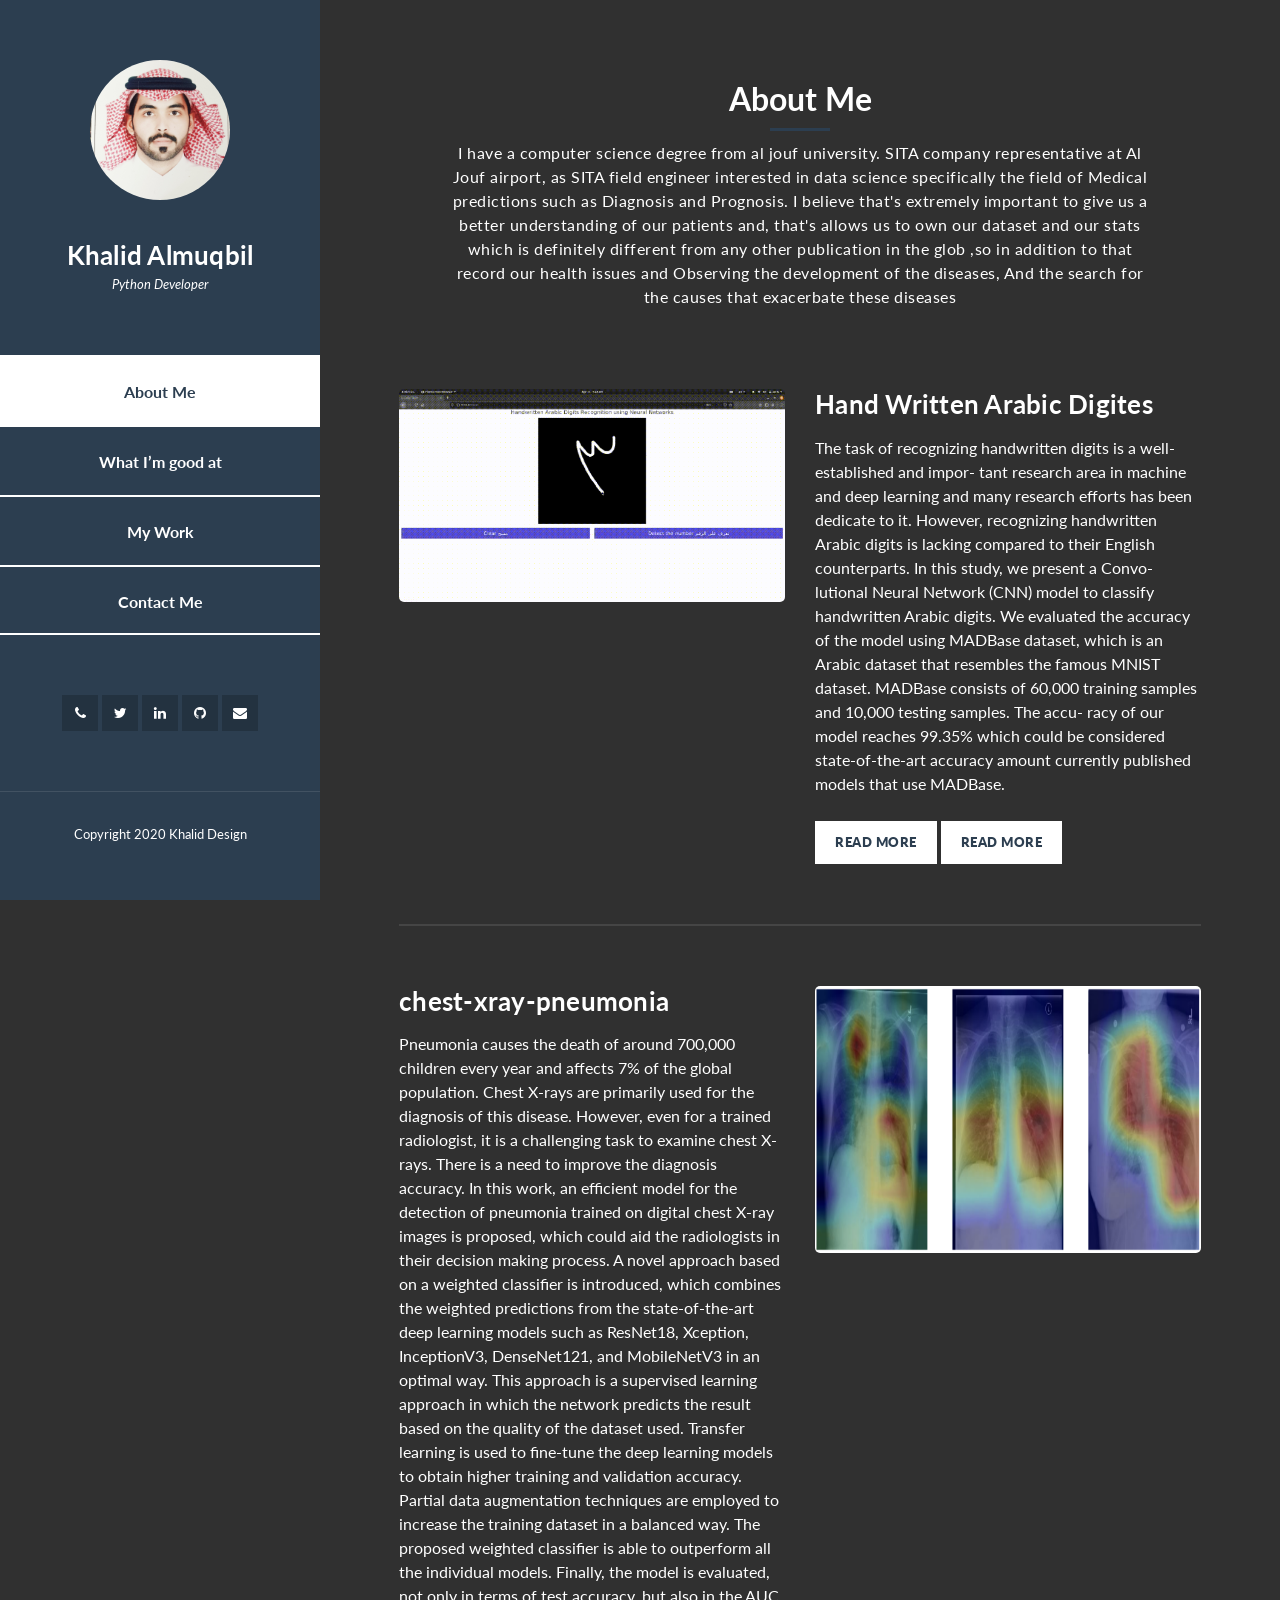
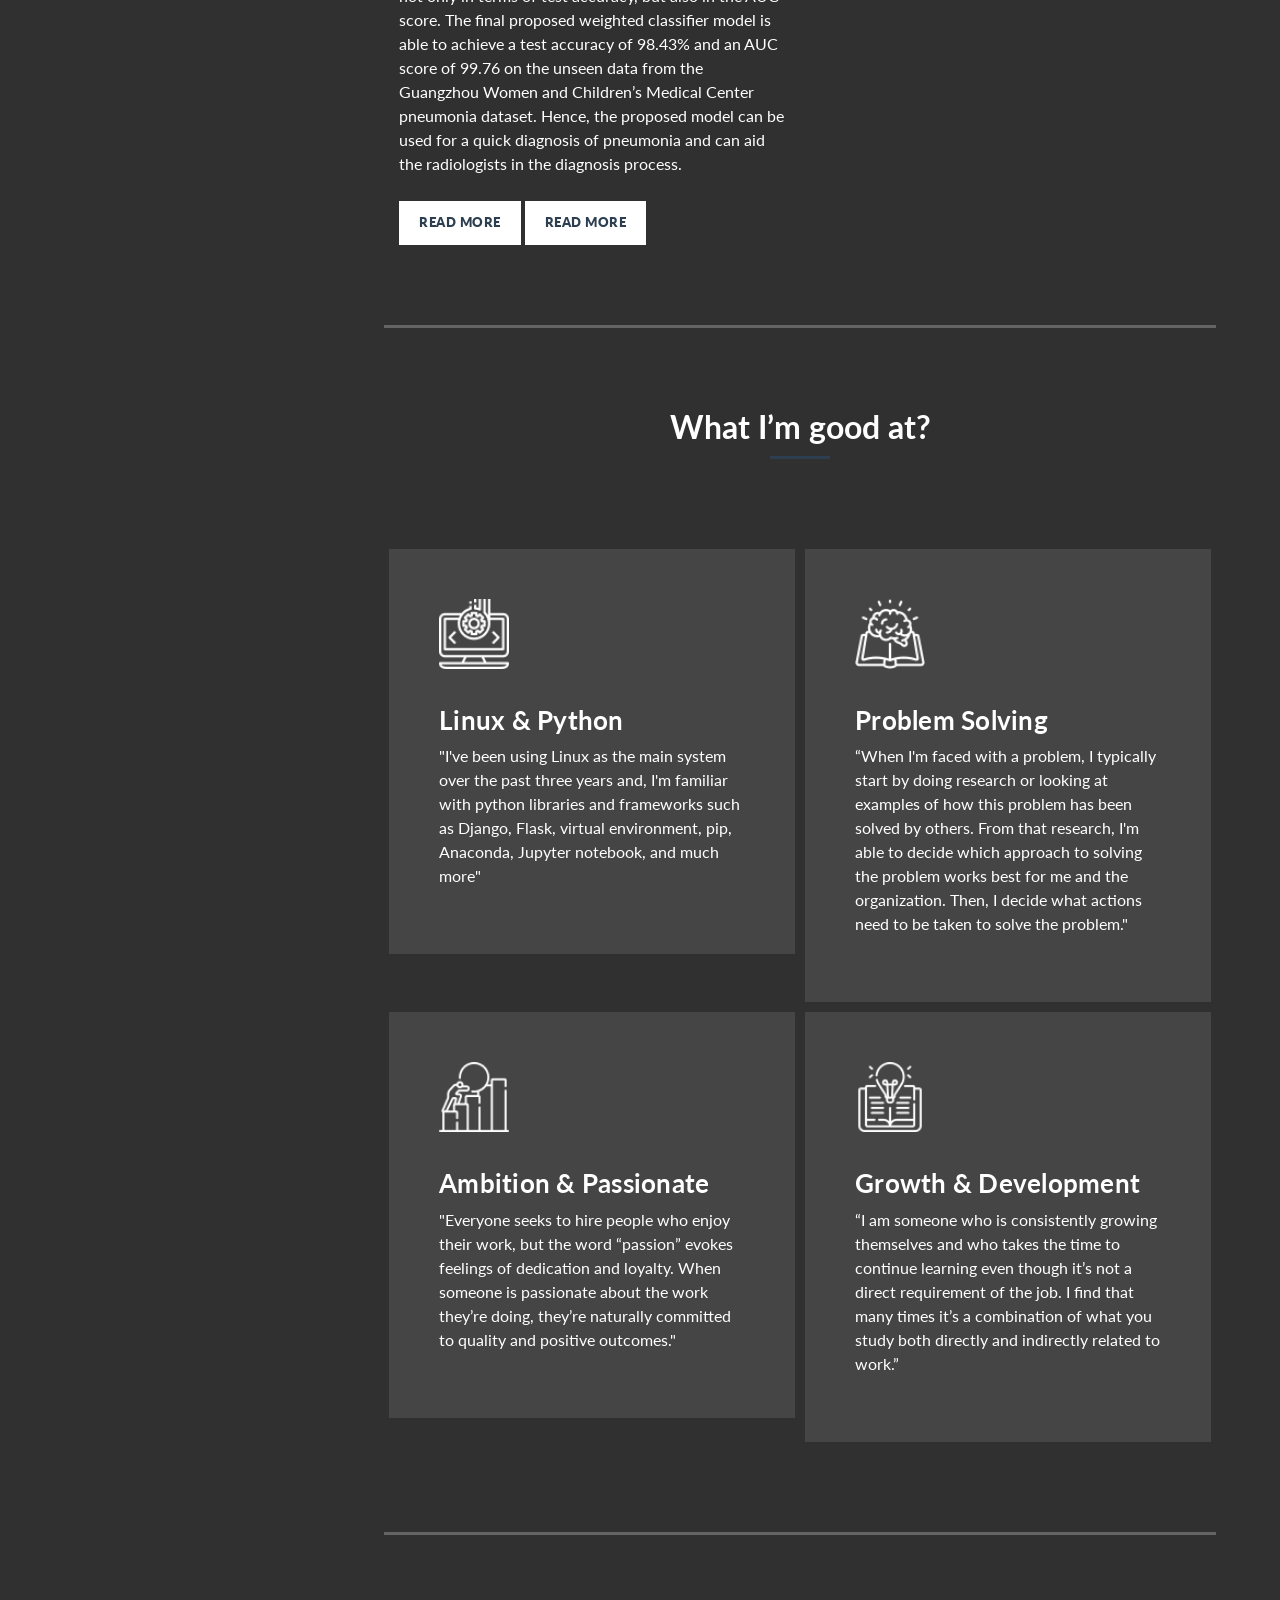
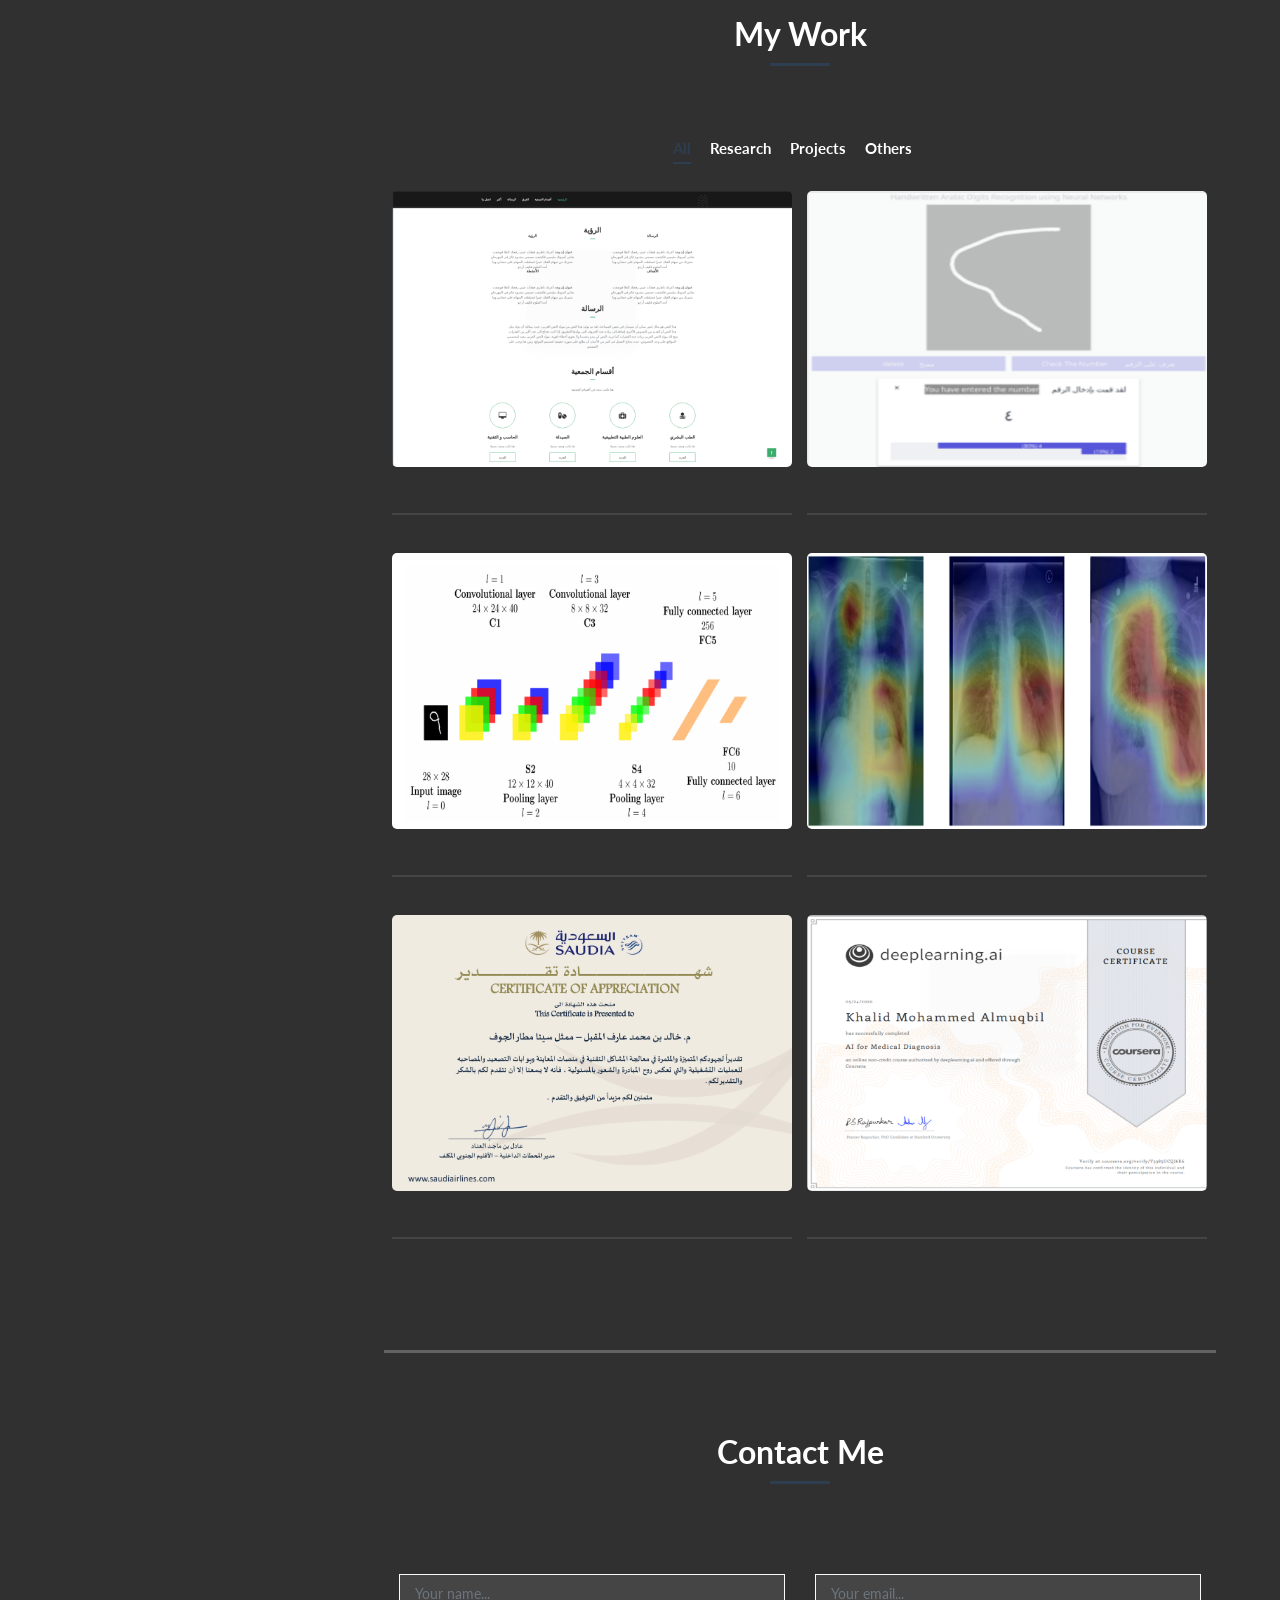
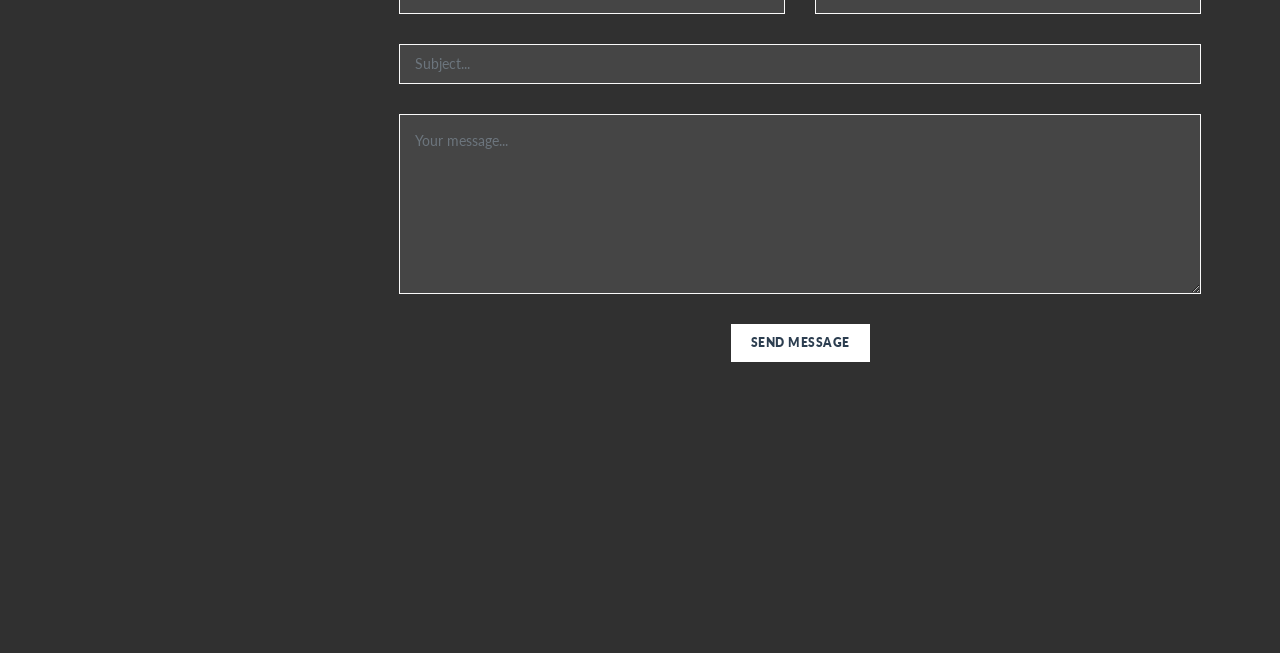
==== index.html @ 8d5a1de0 "R C" ====
<!DOCTYPE html>
<html lang="en">
  <head>
    <meta charset="utf-8" />
    <meta
      name="viewport"
      content="width=device-width, initial-scale=1, shrink-to-fit=no"
    />
    <meta name="description" content="" />
    <meta name="author" content="" />
    <link
      href="https://fonts.googleapis.com/css?family=Lato:100,300,400,700,900"
      rel="stylesheet"
    />

    <title>Khalid Space</title>

    <!-- Bootstrap core CSS -->
    <link href="vendor/bootstrap/css/bootstrap.min.css" rel="stylesheet" />

    <!-- Additional CSS Files -->
    <link rel="stylesheet" href="assets/css/fontawesome.css" />
    <link rel="stylesheet" href="assets/css/templatemo-style.css" />
    <link rel="stylesheet" href="assets/css/owl.css" />
    <link rel="stylesheet" href="assets/css/lightbox.css" />
  </head>

  <body>
    <div id="page-wraper">
      <!-- Sidebar Menu -->
      <div class="responsive-nav">
        <i class="fa fa-bars" id="menu-toggle"></i>
        <div id="menu" class="menu">
          <i class="fa fa-times" id="menu-close"></i>
          <div class="container">
            <div class="image">
              <a href="#"><img src="assets/images/author-image.jpg" alt="" /></a>
            </div>
            <div class="author-content">
              <h4>Khalid Almuqbil</h4>
              <span>Python Developer</span>
            </div>
            <nav class="main-nav" role="navigation">
              <ul class="main-menu">
                <li><a href="#section1">About Me</a></li>
                <li><a href="#section2">What I’m good at</a></li>
                <li><a href="#section3">My Work</a></li>
                <li><a href="#section4">Contact Me</a></li>
              </ul>
            </nav>
            <div class="social-network">
              <ul class="soial-icons">


                <li>
                  <a href="tell:+966555391752"
                    ><i class="fa fa-phone"></i
                  ></a>
                </li>

                <li>
                  <a href="https://twitter.com/khalidarif_"><i class="fa fa-twitter"></i></a>
                </li>
                <li>
                  <a href="https://www.linkedin.com/in/khalid-almuqbil-23b207194/"><i class="fa fa-linkedin"></i></a>
                </li>
                <li>
                  <a href="https://github.com/khamuqbil"><i class="fa fa-github"></i></a>
                </li>
                <li>
                  <a href="mailto:khamuqbil@gmil.com"><i class="fa fa-envelope"></i></a>
                </li>
              </ul>
            </div>
            <div class="copyright-text">
              <p>Copyright 2020 Khalid Design</p>
            </div>
          </div>
        </div>
      </div>

      <section class="section about-me" data-section="section1">
        <div class="container">
          <div class="section-heading">
            <h2>About Me</h2>
            <div class="line-dec"></div>
            <span
              >I have a computer science degree from al jouf university.
              SITA company representative at Al Jouf airport, as SITA field engineer
              interested in data science specifically the
              field of Medical predictions such as Diagnosis and Prognosis.
              I believe that's extremely important to give us a better understanding
              of our patients and, that's allows us to own our dataset and our
              stats which is definitely different  from any other publication in the glob
              ,so in addition to that record our health issues and Observing the development
              of the diseases, And the search for the causes that exacerbate these diseases </span
            >
          </div>
          <div class="left-image-post">
            <div class="row">
              <div class="col-md-6">
                <div class="left-image">
                  <img src="assets/video/demo.gif" alt="Demo Video."  width="250" />

                    <!-- <video width="340" height="300" controls>
                      <source src="assets/video/demo.mp4" type="video/webm">
                      Your browser does not support the video tag.
                    </video> -->
                <!-- <img src="assets/video/demo.mp4" alt=""/> -->
              </div>
              </div>
              <div class="col-md-6">
                <div class="right-text">
                  <h4>Hand Written Arabic Digites</h4>
                  <p>
                    The task of recognizing handwritten digits is
                    a well-established and impor- tant research area
                    in machine and deep learning and many research efforts
                    has been dedicate to it. However, recognizing handwritten
                    Arabic digits is lacking compared to their English
                    counterparts. In this study, we present a Convo- lutional Neural
                    Network (CNN) model to classify handwritten Arabic digits.
                    We evaluated the accuracy of the model using MADBase dataset,
                    which is an Arabic dataset that resembles the famous MNIST dataset.
                    MADBase consists of 60,000 training samples and 10,000 testing samples.
                    The accu- racy of our model reaches 99.35% which could be considered
                    state-of-the-art accuracy amount currently published models that use MADBase.
                  </p>
                  <div class="white-button">

                    <a href="https://khamuqbil.github.io/khalidreport/">Read More</a>

                    <a href="https://khmuqbil.github.io/khalidreport/">Read More</a>
                  </div>
                </div>
              </div>
            </div>
          </div>
          <div class="right-image-post">
            <div class="row">
              <div class="col-md-6">
                <div class="left-text">
                  <h4>chest-xray-pneumonia</h4>
                  <p>
                    Pneumonia causes the death of around 700,000
                    children every year and affects 7% of the global
                    population. Chest X-rays are primarily used for the
                    diagnosis of this disease. However, even for a trained
                    radiologist, it is a challenging task to examine chest X-rays.
                    There is a need to improve the diagnosis accuracy. In this work,
                    an efficient model for the detection of pneumonia trained on digital
                    chest X-ray images is proposed, which could aid the radiologists in
                    their decision making process. A novel approach based on a weighted
                    classifier is introduced, which combines the weighted predictions
                    from the state-of-the-art deep learning models such as ResNet18, Xception,
                    InceptionV3, DenseNet121, and MobileNetV3 in an optimal way. This approach
                    is a supervised learning approach in which the network predicts the result
                    based on the quality of the dataset used. Transfer learning is used to fine-tune
                    the deep learning models to obtain higher training and validation accuracy.
                    Partial data augmentation techniques are employed to increase the training
                    dataset in a balanced way. The proposed weighted classifier is able to outperform
                    all the individual models. Finally, the model is evaluated, not only in terms of
                    test accuracy, but also in the AUC score. The final proposed weighted classifier
                    model is able to achieve a test accuracy of 98.43% and an AUC score of 99.76 on the
                    unseen data from the Guangzhou Women and Children’s Medical Center pneumonia dataset.
                    Hence, the proposed model can be used for a quick diagnosis of pneumonia and can aid the
                    radiologists in the diagnosis process.
                  </p>
                  <div class="white-button">

                    <a href="https://khamuqbil.github.io/khalidreport/">Read More</a>

                    <a href="https://khmuqbil.github.io/khalidreport/">Read More</a>

                  </div>
                </div>
              </div>
              <div class="col-md-6">
                <div class="right-image">
                  <img src="assets/images/xray-header-image-01.png" alt="" />
                </div>
              </div>
            </div>
          </div>
        </div>
      </section>

      <section class="section my-services" data-section="section2">
        <div class="container">
          <div class="section-heading">
            <h2>What I’m good at?</h2>
            <div class="line-dec"></div>
            <span
              ></span
            >
          </div>
          <div class="row">
            <div class="col-md-6">
              <div class="service-item">
                <div class="first-service-icon service-icon"></div>
                <h4>Linux &amp; Python</h4>
                <p>
                "I've been using Linux as the main system over the past three years and,
                I'm familiar with python libraries and frameworks such as Django,
                Flask, virtual environment, pip, Anaconda, Jupyter notebook, and much more"
                </p>
              </div>
            </div>
            <div class="col-md-6">
              <div class="service-item">
                <div class="second-service-icon service-icon"></div>
                <h4>Problem Solving</h4>
                <p>
                  “When I'm faced with a problem, I typically start by doing research
                   or looking at examples of how this problem has been solved by others.
                    From that research, I'm able to decide which approach to solving
                     the problem works best for me and the organization. Then,
                      I decide what actions need to be taken to solve the problem."

                </p>
              </div>
            </div>
            <div class="col-md-6">
              <div class="service-item">
                <div class="third-service-icon service-icon"></div>
                <h4>Ambition & Passionate</h4>
                <p>
                  "Everyone seeks to hire people who enjoy their work, but the word
                   “passion” evokes feelings of dedication and loyalty. When someone
                   is passionate about the work they’re doing, they’re naturally
                   committed to quality and positive outcomes."
                </p>
              </div>
            </div>
            <div class="col-md-6">
              <div class="service-item">
                <div class="fourth-service-icon service-icon"></div>
                <h4>Growth & Development</h4>
                <p>
                  “I am someone who is consistently growing themselves and who takes
                   the time to continue learning even though it’s not a direct
                   requirement of the job.  I find that many times it’s a combination
                    of what you study both directly and indirectly related to work.”
                </p>
              </div>
            </div>
          </div>
        </div>
      </section>

      <section class="section my-work" data-section="section3">
        <div class="container">
          <div class="section-heading">
            <h2>My Work</h2>
            <div class="line-dec"></div>
            <span
              ></span
            >
          </div>
          <div class="row">
            <div class="isotope-wrapper">
              <form class="isotope-toolbar">
                <label
                  ><input
                    type="radio"
                    data-type="*"
                    checked=""
                    name="isotope-filter"
                  />
                  <span>all</span></label
                >
                <label
                  ><input
                    type="radio"
                    data-type="people"
                    name="isotope-filter"
                  />
                  <span>Research</span></label
                >
                <label
                  ><input
                    type="radio"
                    data-type="nature"
                    name="isotope-filter"
                  />
                  <span>Projects</span></label
                >
                <label
                  ><input
                    type="radio"
                    data-type="animals"
                    name="isotope-filter"
                  />
                  <span>others</span></label
                >
              </form>
              <div class="isotope-box">
                <div class="isotope-item" data-type="nature">
                  <figure class="snip1321">
                    <img
                      src="assets/images/project-01.png"
                      alt="sq-sample26"
                    />
                    <figcaption>
                      <a
                        href="assets/images/project-01.png"
                        data-lightbox="image-1"
                        data-title="Caption"
                        ><i class="fa fa-search"></i
                      ></a>
                      <h4><a href='https://rushd-org.herokuapp.com/'>My First Website</a></h4>
                      <span>That I create it as a volunteer</span>
                    </figcaption>
                  </figure>
                </div>

                <div class="isotope-item" data-type="people">
                  <figure class="snip1321">
                    <img
                      src="assets/images/predictions1.png"
                      alt="sq-sample26"
                    />
                    <figcaption>
                      <a
                        href="assets/images/predictions1.png"
                        data-lightbox="image-1"
                        data-title="Caption"
                        ><i class="fa fa-search"></i
                      ></a>
                      <h4><a href='https://kh-arif.github.io/khalidreport/'>Graduate Project</a></h4>
                      <span>If you want know more</span>
                    </figcaption>
                  </figure>
                </div>

                <div class="isotope-item" data-type="animals">
                  <figure class="snip1321">
                    <img
                      src="assets/images/other-cnn-arch1.png"
                      alt="sq-sample26"
                    />
                    <figcaption>
                      <a
                        href="assets/images/other-cnn-arch1.png"
                        data-lightbox="image-1"
                        data-title="Caption"
                        ><i class="fa fa-search"></i
                      ></a>
                      <h4><a href='https://khamuqbil.github.io/khalidreport'>Hnad Written</a></h4>
                      <span>research with deep learning</span>
                    </figcaption>
                  </figure>
                </div>

                <div class="isotope-item" data-type="people">
                  <figure class="snip1321">
                    <img
                      src="assets/images/xray-header-image-01.png"
                      alt="sq-sample26"
                    />
                    <figcaption>
                      <a
                        href="assets/images/xray-header-image-01.png"
                        data-lightbox="image-1"
                        data-title="Caption"
                        ><i class="fa fa-search"></i
                      ></a>
                      <h4>chest-xray-pneumonia</h4>
                      <span></span>
                    </figcaption>
                  </figure>
                </div>

                <div class="isotope-item" data-type="nature">
                  <figure class="snip1321">
                    <img
                      src="assets/images/letterofthankssaudia.png"
                      alt="sq-sample26"
                    />
                    <figcaption>
                      <a
                        href="assets/images/letterofthankssaudia.png"
                        data-lightbox="image-1"
                        data-title="Caption"
                        ><i class="fa fa-search"></i
                      ></a><a href='https://khamuqbil.github.io/trusted-travel/'></a>
                      <h4><a href='https://khamuqbil.github.io/trusted-travel/'>SAUDIA Letter OF Thanks</a></h4>
                      <span></span>
                    </figcaption>
                  </figure>
                </div>

                <div class="isotope-item" data-type="animals">
                  <figure class="snip1321">
                    <img
                      src="assets/images/certificate.png"
                      alt="sq-sample26"
                    />
                    <figcaption>
                      <a
                        href="assets/images/certificate.png"
                        data-lightbox="image-1"
                        data-title="Caption"
                        >
                      <i class="fa fa-search"></i></a>
                      <h4><a href='https://coursera.org/share/732b9d3d8162b17778d108b02c830a48'>My Recent Certificate</a></h4>
                      <span></span>
                    </figcaption>
                  </figure>
                </div>
              </div>
            </div>
          </div>
        </div>
      </section>

      <section class="section contact-me" data-section="section4">
        <div class="container">
          <div class="section-heading">
            <h2>Contact Me</h2>
            <div class="line-dec"></div>
            <span></span>
          </div>
          <div class="row">
            <div class="right-content">
              <div class="container">
                <form id="contact" action="inc/sendemail.php" method="post">
                  <div class="row">
                    <div class="col-md-6">
                      <fieldset>
                        <input
                          name="name"
                          type="text"
                          class="form-control"
                          id="name"
                          placeholder="Your name..."
                          required=""
                        />
                      </fieldset>
                    </div>
                    <div class="col-md-6">
                      <fieldset>
                        <input
                          name="email"
                          type="text"
                          class="form-control"
                          id="email"
                          placeholder="Your email..."
                          required=""
                        />
                      </fieldset>
                    </div>
                    <div class="col-md-12">
                      <fieldset>
                        <input
                          name="subject"
                          type="text"
                          class="form-control"
                          id="subject"
                          placeholder="Subject..."
                          required=""
                        />
                      </fieldset>
                    </div>
                    <div class="col-md-12">
                      <fieldset>
                        <textarea
                          name="message"
                          rows="6"
                          class="form-control"
                          id="message"
                          placeholder="Your message..."
                          required=""
                        ></textarea>
                      </fieldset>
                    </div>
                    <div class="col-md-12">
                      <fieldset>
                        <button type="submit" id="form-submit" class="button">
                          Send Message
                        </button>
                      </fieldset>
                    </div>
                  </div>
                </form>
              </div>
            </div>
          </div>
        </div>
      </section>
    </div>

    <!-- Scripts -->
    <!-- Bootstrap core JavaScript -->
    <script src="vendor/jquery/jquery.min.js"></script>
    <script src="vendor/bootstrap/js/bootstrap.bundle.min.js"></script>

    <script src="assets/js/isotope.min.js"></script>
    <script src="assets/js/owl-carousel.js"></script>
    <script src="assets/js/lightbox.js"></script>
    <script src="assets/js/custom.js"></script>
    <script>
      //according to loftblog tut
      $(".main-menu li:first").addClass("active");

      var showSection = function showSection(section, isAnimate) {
        var direction = section.replace(/#/, ""),
          reqSection = $(".section").filter(
            '[data-section="' + direction + '"]'
          ),
          reqSectionPos = reqSection.offset().top - 0;

        if (isAnimate) {
          $("body, html").animate(
            {
              scrollTop: reqSectionPos
            },
            800
          );
        } else {
          $("body, html").scrollTop(reqSectionPos);
        }
      };

      var checkSection = function checkSection() {
        $(".section").each(function() {
          var $this = $(this),
            topEdge = $this.offset().top - 80,
            bottomEdge = topEdge + $this.height(),
            wScroll = $(window).scrollTop();
          if (topEdge < wScroll && bottomEdge > wScroll) {
            var currentId = $this.data("section"),
              reqLink = $("a").filter("[href*=\\#" + currentId + "]");
            reqLink
              .closest("li")
              .addClass("active")
              .siblings()
              .removeClass("active");
          }
        });
      };

      $(".main-menu").on("click", "a", function(e) {
        e.preventDefault();
        showSection($(this).attr("href"), true);
      });

      $(window).scroll(function() {
        checkSection();
      });
    </script>
  </body>
</html>
---- assets/css/templatemo-style.css ----
/*

Reflux Template

https://templatemo.com/tm-531-reflux

*/

@import url(fontawesome.css);
@import url("https://fonts.googleapis.com/css?family=Lato:100,300,400,700,900");
body {
    font-family: 'Lato', sans-serif;
}

#page-wraper {
    /* background: url(../images/backgrounddev.jpg) no-repeat center center fixed; */
    background-color : #303030;
    -webkit-background-size: cover;
    -moz-background-size: cover;
    -o-background-size: cover;
    background-size: cover;
    width: 100%;
}


/* Basic */

body {
    overflow-x: hidden;
}

input,
select,
textarea {
    outline: none;
}

a,
a:hover {
    text-decoration: none;
}

p {
    font-size: 16px;
    line-height: 24px;
    color: #fff;
}

h4 {
    font-size: 26px;
    font-weight: 700;
    color: #fff;
    letter-spacing: 0.25px;
}

img {
    width: 100%;
    overflow: hidden;
}

ul {
    padding: 0;
    margin: 0;
    list-style: none;
}

ul li {
    display: inline-block;
}

html {
    -webkit-box-sizing: border-box;
    -moz-box-sizing: border-box;
    box-sizing: border-box;
}

*,
*:before,
*:after {
    -webkit-box-sizing: inherit;
    -moz-box-sizing: inherit;
    box-sizing: inherit;
}

.clearfix {
    zoom: 1;
}

.clearfix:before,
.clearfix:after {
    content: "";
    display: table;
}

.clearfix:after {
    clear: both;
}

.container {
    margin: 0 auto;
}

.main-nav {
    text-align: center;
}

.main-nav li:last-child a {
    border-bottom: 2px solid #fff;
}

.main-nav li {
    display: block;
}

.main-nav li a {
    height: 70px;
    line-height: 70px;
    display: inline-block;
    font-size: 16px;
    font-weight: 700;
    color: #fff;
    width: 100%;
    transition: all 0.5s;
    border-top: 2px solid #fff;
}

.main-nav li:hover a,
.main-nav li.active a {
    background: #fff;
    color: #2C3E50;
}

/* Sidebar Menu */

.menu .image {
    margin-top: 60px;
}

.menu .image img {
    width: 140px;
    height: 140px;
    border-radius: 50%;
    text-align: center;
}

.menu .author-content {
    margin: 40px 0px 60px 0px;
}

.menu .author-content h4 {
    margin-bottom: 0px;
}

.menu .author-content span {
    font-size: 13px;
    font-style: italic;
    color: #fff;
}

.menu .social-network {
    margin-top: 60px;
}

.menu .social-network ul li {
    margin: 0 3px;
}

.menu .social-network ul li a {
    width: 40px;
    height: 40px;
    display: inline-block;
    text-align: center;
    line-height: 40px;
    background-color: rgba(0, 0, 0, 0.2);
    color: #fff;
    font-size: 14px;
    transition: all 0.5s;
}

.menu .social-network ul li a:hover {
    background-color: #fff;
    color: #2C3E50;
}

.menu .copyright-text {
    position: relative;
    margin-top: 60px;
}

.menu .copyright-text p {
    border-top: 1px solid rgba(250, 250, 250, 0.1);
    display: inline-block;
    width: 100%;
    padding-left: 30px;
    padding-right: 30px;
    padding-top: 30px;
    font-size: 13px;
}

.menu:before,
.menu:after {
    content: "";
    display: table;
}

.menu:after {
    clear: both;
}

.menu a {
    text-decoration: none;
    color: inherit;
}

.menu {
    text-align: center;
}

.menu::-webkit-scrollbar {
    display: none;
}

.menu {
    left: 10%;
  -webkit-transition: -webkit-transform 233ms cubic-bezier(0, 0, 0.21, 1);
  -webkit-overflow-scrolling: touch;
  background-color: #2C3E50;
  box-sizing: border-box;
  height: 100vh;
  max-height: 100vh !important;
  max-width: 80vw !important;
  min-width: 45px !important;
  outline: none;
  overflow-x: hidden !important;
  overflow-y: auto !important;
  padding: 0;
  position: fixed !important;
  top: calc(0px);
  width: 20%;
  will-change: transform;
  z-index: 9999 !important;
}

.menu-toggle {
  color: #fff;
  cursor: pointer;
  font-size: 25px;
  position: fixed;
  right: 25px;
  top: 25px;
}

#menu-toggle {
    z-index: 999;
    cursor: pointer;
    position: fixed;
    top: 0;
    left: 0;
    color: #2C3E50;
    background-color: #fff;
    width: 60px;
    height: 60px;
    text-align: center;
    display: inline-block;
    line-height: 60px;
}

.menu-close {
  cursor: pointer;
}

#menu-close {
    cursor: pointer;
    text-align: right;
    color: #2C3E50;
    background-color: #fff;
    width: 100%;
    height: 60px;
    text-align: center;
    display: inline-block;
    line-height: 60px;
}


/* Section */

.section {
    color: #fff;
    width: 55%;
    right: 10%;
    left: 35%;
    position: relative;
    min-height: 100vh;
    padding-bottom: 80px;
    border-bottom: 3px solid rgba(250, 250, 250, 0.25);
}

.section-heading {
    text-align: center;
    padding: 80px 45px;
}

.section-heading h2 {
    font-size: 32px;
    font-weight: 700;
    color: #fff;
}

.section-heading .line-dec {
    width: 60px;
    height: 3px;
    background-color: #2C3E50;
    margin: 10px auto;
}

.section-heading span {
    margin-top: 5px;
    font-size: 16px;
    color: #fff;
    letter-spacing: 0.5px;
}


/* Buttons */

.white-button a {
    display: inline-block;
    padding: 12px 20px;
    background-color: #fff;
    color: #2C3E50;
    font-size: 13px;
    font-weight: 800;
    letter-spacing: 0.5px;
    text-transform: uppercase;
    transition: all 0.5s;
}

.white-button a:hover {
    background-color: #2C3E50;
    color: #fff;
}

button {
    display: inline-block;
    padding: 10px 20px;
    background-color: #fff;
    color: #2C3E50;
    font-size: 12px;
    font-weight: 800;
    letter-spacing: 0.5px;
    text-transform: uppercase;
    transition: all 0.5s;
    border: none;
    outline: none;
    cursor: pointer;
}

button:hover {
    outline: none;
    background-color: #2C3E50;
    color: #fff;
}


/* Left & Right Post */

.right-image-post {
    margin-top: 60px;
    padding-top: 60px;
    border-top: 2px solid rgba(250, 250, 250, 0.1);
}

.left-image img,
.right-image img {
    border-radius: 5px;
}

.right-image-post h4,
.left-image-post h4 {
    margin-top: 30px;
}

.right-image-post p,
.left-image-post p {
    margin-top: 20px;
}

.right-image-post .white-button,
.left-image-post .white-button {
    margin-top: 30px;
}


/* Services */

.my-services .col-md-6 {
    padding-left: 5px;
    padding-right: 5px;
}

.service-item {
    margin-bottom: 10px;
    padding: 50px;
    background-color: rgba(250, 250, 250, 0.1);
    transition: all 0.5s;
}

.service-item h4 {
    transition: all 0.5s;
}

.service-item p {
    transition: all 0.5s;
}

.service-item:hover {
    background-color: rgba(250, 250, 250, 1);
}

.service-item:hover h4 {
    color: #1e1e1e;
}

.service-item:hover p {
    color: #4a4a4a;
}

.service-item .service-icon {
    width: 70px;
    height: 70px;
    display: inline-block;
    margin-bottom: 30px;
    background-size: cover;
    background-repeat: no-repeat;
    transition: all 0.5s;
}

.service-item .first-service-icon {
    background-image: url(../images/first-logo-white.png);
}

.service-item:hover .first-service-icon {
    background-image: url(../images/first-logo.png);
}

.service-item .second-service-icon {
    background-image: url(../images/second-logo-white.png);
}

.service-item:hover .second-service-icon {
    background-image: url(../images/second-logo.png);
}

.service-item .third-service-icon {
    background-image: url(../images/third-logo-white.png);
}

.service-item:hover .third-service-icon {
    background-image: url(../images/third-logo.png);
}

.service-item .fourth-service-icon {
    background-image: url(../images/fourth-logo-white.png);
}

.service-item:hover .fourth-service-icon {
    background-image: url(../images/fourth-logo.png);
}


/* My Work */

section.my-work .section-heading {
    text-align: center;
    padding: 80px 45px 50px 45px;
}

.isotope-wrapper {
    position: relative;
    width: 100%;
    margin: auto;
}

.isotope-toolbar input[type="radio"] {
    display: none;
}

.isotope-toolbar span {
    text-transform: capitalize;
    display: inline-block;
    margin-right: 15px;
    padding-bottom: 3px;
    font-size: 15px;
    font-weight: 700;
    border-bottom: 2px solid transparent;
    transform: ease-in-out 0.5s;
    cursor: pointer;
}

.isotope-toolbar input[type="radio"]:checked + span {
    color: #2C3E50;
    border-bottom: 2px solid #2C3E50;
}

.isotope-box {
    position: relative;
    width: 100%;
}

.isotope-toolbar {
    text-align: center;
    margin: 10px;
}

.isotope-toolbar p {
    border-top: 1px solid #fff;
    padding-top: 15px;
}

.isotope-toolbar a {
    color: #fff;
}

.isotope-item {
    position: relative;
    width: 48%;
    margin: 1%;
    border-bottom: 2px solid rgba(250,250,250,0.1);
    padding-bottom: 30px;
    margin-bottom: 30px;
}

.isotope-item img {
    top: 0;
    left: 0;
    width: 100%;
    height: 100%;
    border-radius: 5px;
}

.lazyload {
    background: #f7f7f7;
}

.lazyloading {
    background: #f7f7f7 url(//afarkas.github.io/lazysizes/assets/imgs/loader.gif) no-repeat center;
    min-height: 60px;
}

figure.snip1321 {
  overflow: hidden;
  text-align: center;
  -webkit-perspective: 50em;
  perspective: 50em;
}
figure.snip1321 * {
  -webkit-box-sizing: padding-box;
  box-sizing: padding-box;
  -webkit-transition: all 0.2s ease-out;
  transition: all 0.2s ease-out;
}
figure.snip1321 figcaption {
  top: 50%;
  left: 20px;
  right: 20px;
  position: absolute;
  opacity: 0;
  z-index: 1;
}
figure.snip1321 h4 {
    margin-top: 15px;
  margin-bottom: 5px;
  color: #232323;
}
figure.snip1321 span {
    font-size: 14px;
    font-style: italic;
    display: block;
    color: #7a7a7a;
}
figure.snip1321 i {
  position: relative!important;
  font-size: 18px;
  background-color: #2C3E50;
  width: 40px;
  height: 40px;
  display: inline-block;
  text-align: center;
  line-height: 40px;
  border-radius: 5px;
  color: #fff;
}
figure.snip1321:after {
  background-color: #ffffff;
  position: absolute;
  content: "";
  display: block;
  top: 20px;
  left: 20px;
  right: 20px;
  bottom: 20px;
  -webkit-transition: all 0.4s ease-in-out;
  transition: all 0.4s ease-in-out;
  -webkit-transform: rotateX(-90deg);
  transform: rotateX(-90deg);
  -webkit-transform-origin: 50% 50%;
  -ms-transform-origin: 50% 50%;
  transform-origin: 50% 50%;
  opacity: 0;
}
figure.snip1321 a {
  left: 0;
  right: 0;
  top: 0;
  bottom: 0;
  z-index: 1;
}
figure.snip1321:hover figcaption,
figure.snip1321.hover figcaption {
  -webkit-transform: translateY(-50%);
  transform: translateY(-50%);
  opacity: 1;
  -webkit-transition-delay: 0.2s;
  transition-delay: 0.2s;
}
figure.snip1321:hover:after,
figure.snip1321.hover:after {
  -webkit-transform: rotateX(0);
  transform: rotateX(0);
  opacity: 0.9;
}


/* Contact Me */

section.contact-me {
    border-bottom: none;
}

#contact input {
    background-color: rgba(250,250,250,0.1);
    border: 1px solid rgba(250,250,250,1);
    border-radius: 0px;
    margin-bottom: 30px;
    color: #fff;
    font-size: 14px;
    height: 40px;
    line-height: 40px;
    width: 100%;
    padding-left: 15px;
}

#contact input:focus {
    outline: none;
    box-shadow: none;
}

#contact textarea {
    background-color: rgba(250,250,250,0.1);
    border: 1px solid rgba(250,250,250,1);
    border-radius: 0px;
    margin-bottom: 30px;
    color: #fff;
    font-size: 14px;
    height: 180px;
    max-height: 220px;
    line-height: 40px;
    width: 100%;
    padding-left: 15px;
}

#contact textarea:focus {
    outline: none;
    box-shadow: none;
}

#contact {
    text-align: center;
}

@media screen and (max-width: 1680px) {
    .menu {
        left: 5%;
    }

    .section {
        color: #fff;
        width: 65%;
        right: 5%;
        left: 30%;
    }
}

@media screen and (max-width: 1680px) and (min-width: 846px) {
    .menu .social-network ul li a {
        width: 36px;
        height: 36px;
        line-height: 36px;
    }

    .menu .social-network ul li {
        margin: 0;
    }

    .menu .image {
        margin-top: 60px;
    }
}

@media screen and (max-width: 1280px) {
    .menu {
        left: 0%;
    }

    .right-image-post h4,
    .left-image-post h4 {
        margin-top: 0px;
    }

    .right-image-post p,
    .left-image-post p {
        margin-top: 15px;
    }

    .right-image-post .white-button,
    .left-image-post .white-button {
        margin-top: 25px;
    }

}

.menu .container {
    padding-left: 0;
    padding-right: 0;
}

@media screen and (max-width: 1280px) and (min-width: 846px) {
    .menu {
        width: 25%;
    }
}

#menu-toggle,
#menu-close {
    display: none;
}

@media screen and (max-width: 845px) {
    #menu-toggle,
    #menu-close {
        display: inline-block;
    }

    .menu {
        width: 320px;
        -webkit-transform: translateX(-100%) !important;
        transform: translateX(-100%) !important;
        transition: -webkit-transform 233ms cubic-bezier(0, 0, 0.21, 1);
        transition: transform 233ms cubic-bezier(0, 0, 0.21, 1);
        transition: transform 233ms cubic-bezier(0, 0, 0.21, 1), -webkit-transform 233ms cubic-bezier(0, 0, 0.21, 1);
    }

    .menu .image {
        margin-top: 40px;
    }

    .menu .image img {
        width: 120px;
        height: 120px;
    }

    .menu .author-content {
        margin: 20px 0px 40px 0px;
    }

    .menu .container {
        padding-left: 15px;
        padding-right: 15px;
    }

    .menu.open {
        display: inline-block;
        -webkit-transform: translateX(0) !important;
                transform: translateX(0) !important;
    }

    .responsive-nav {
        display: inline-block;
    }
    .section {
        width: 94%;
        right: 3%;
        left: 3%;
    }
    .isotope-item {
        width: 94%;
        margin: 3%;
    }
    .left-image-post img {
        margin-bottom: 30px;
    }
    .right-image-post img {
        margin-top: 30px;
    }
    .isotope-item {
        border-bottom: none;
        text-align: center;
    }
    .isotope-toolbar {
        margin-bottom: 20px;
    }
}
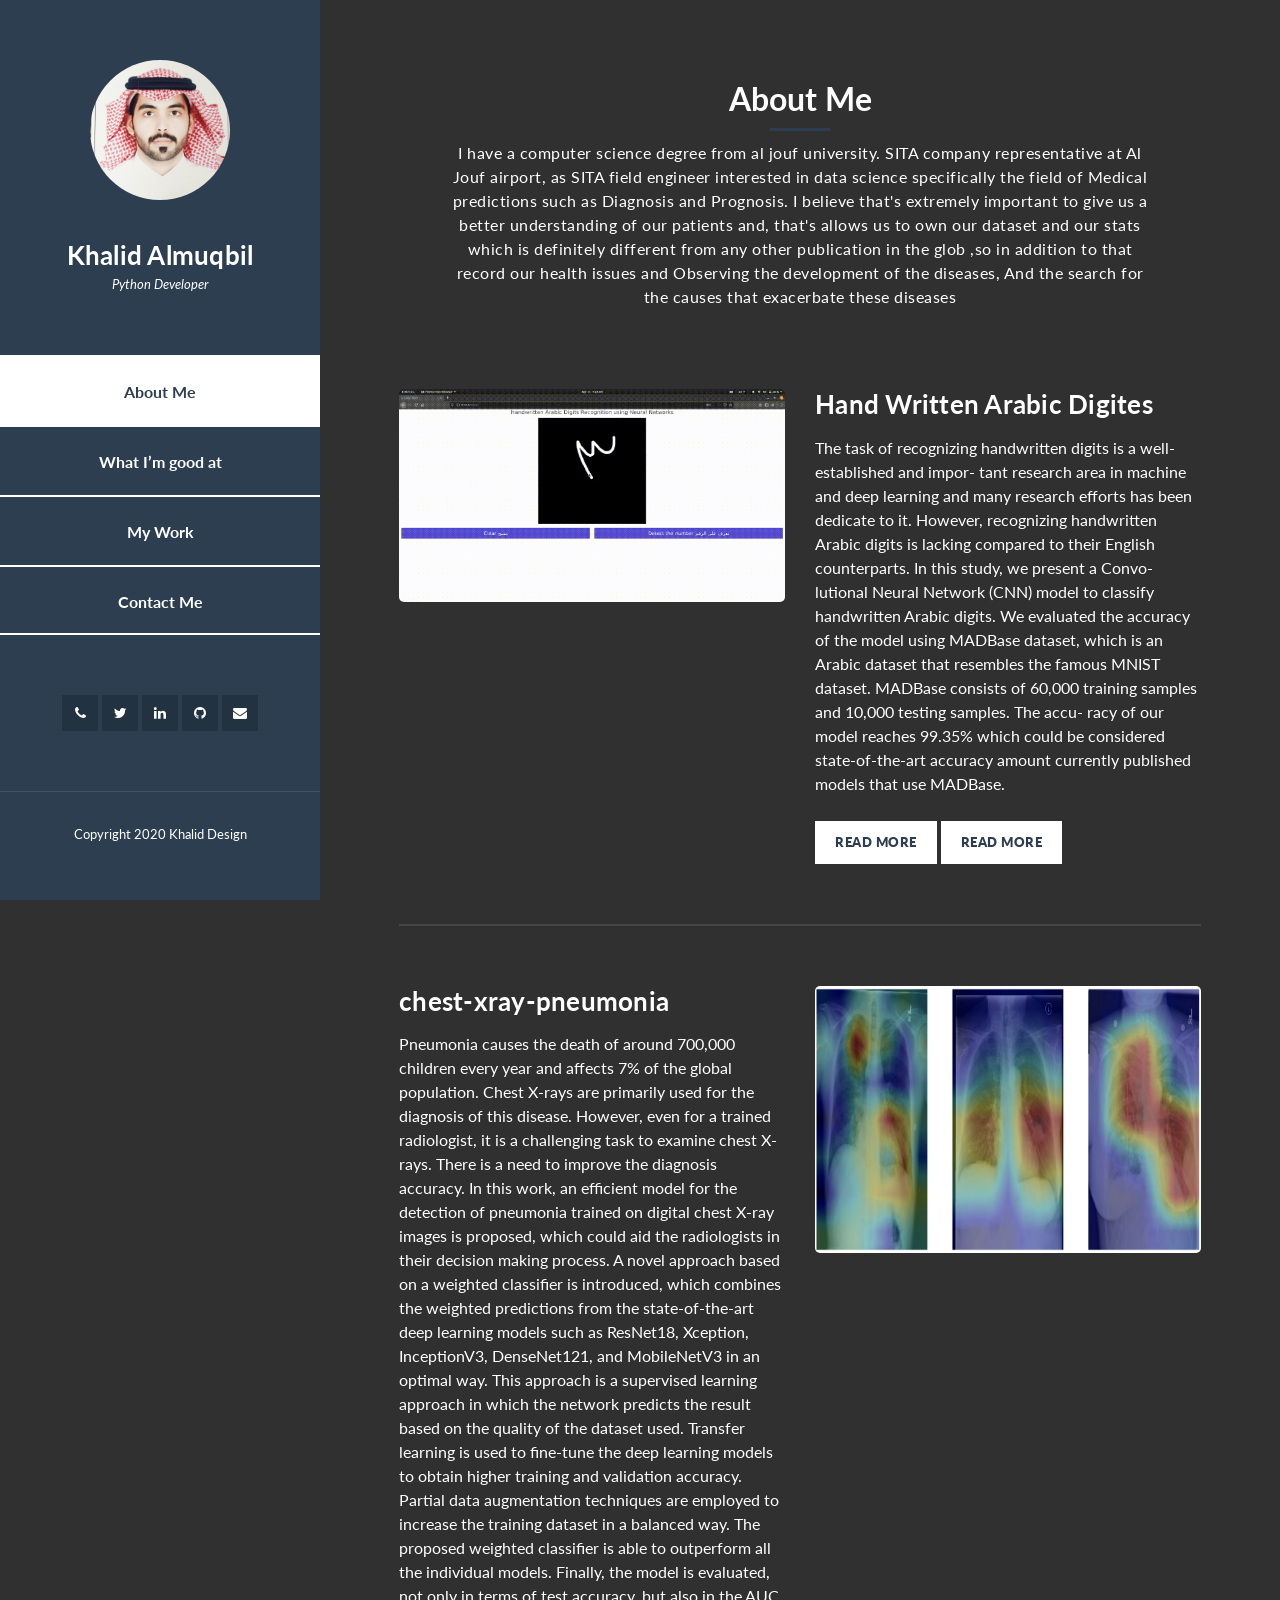
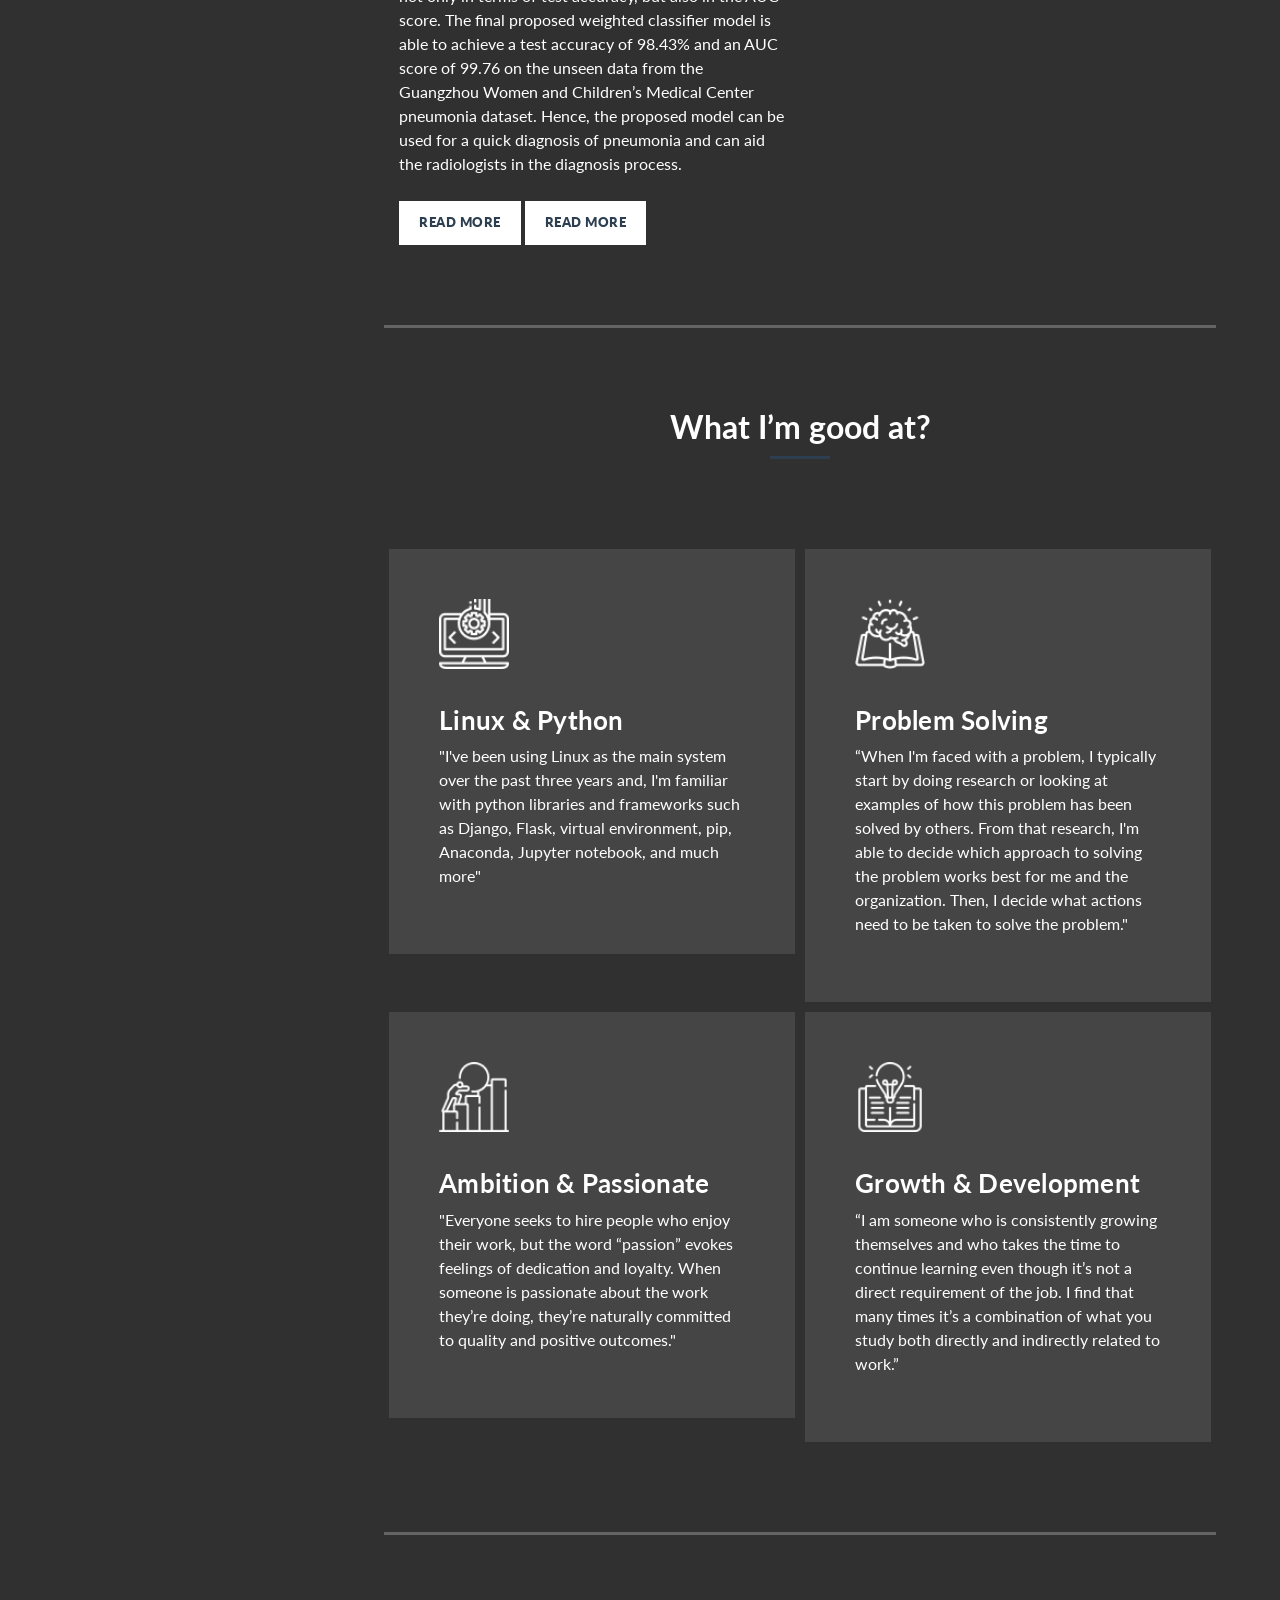
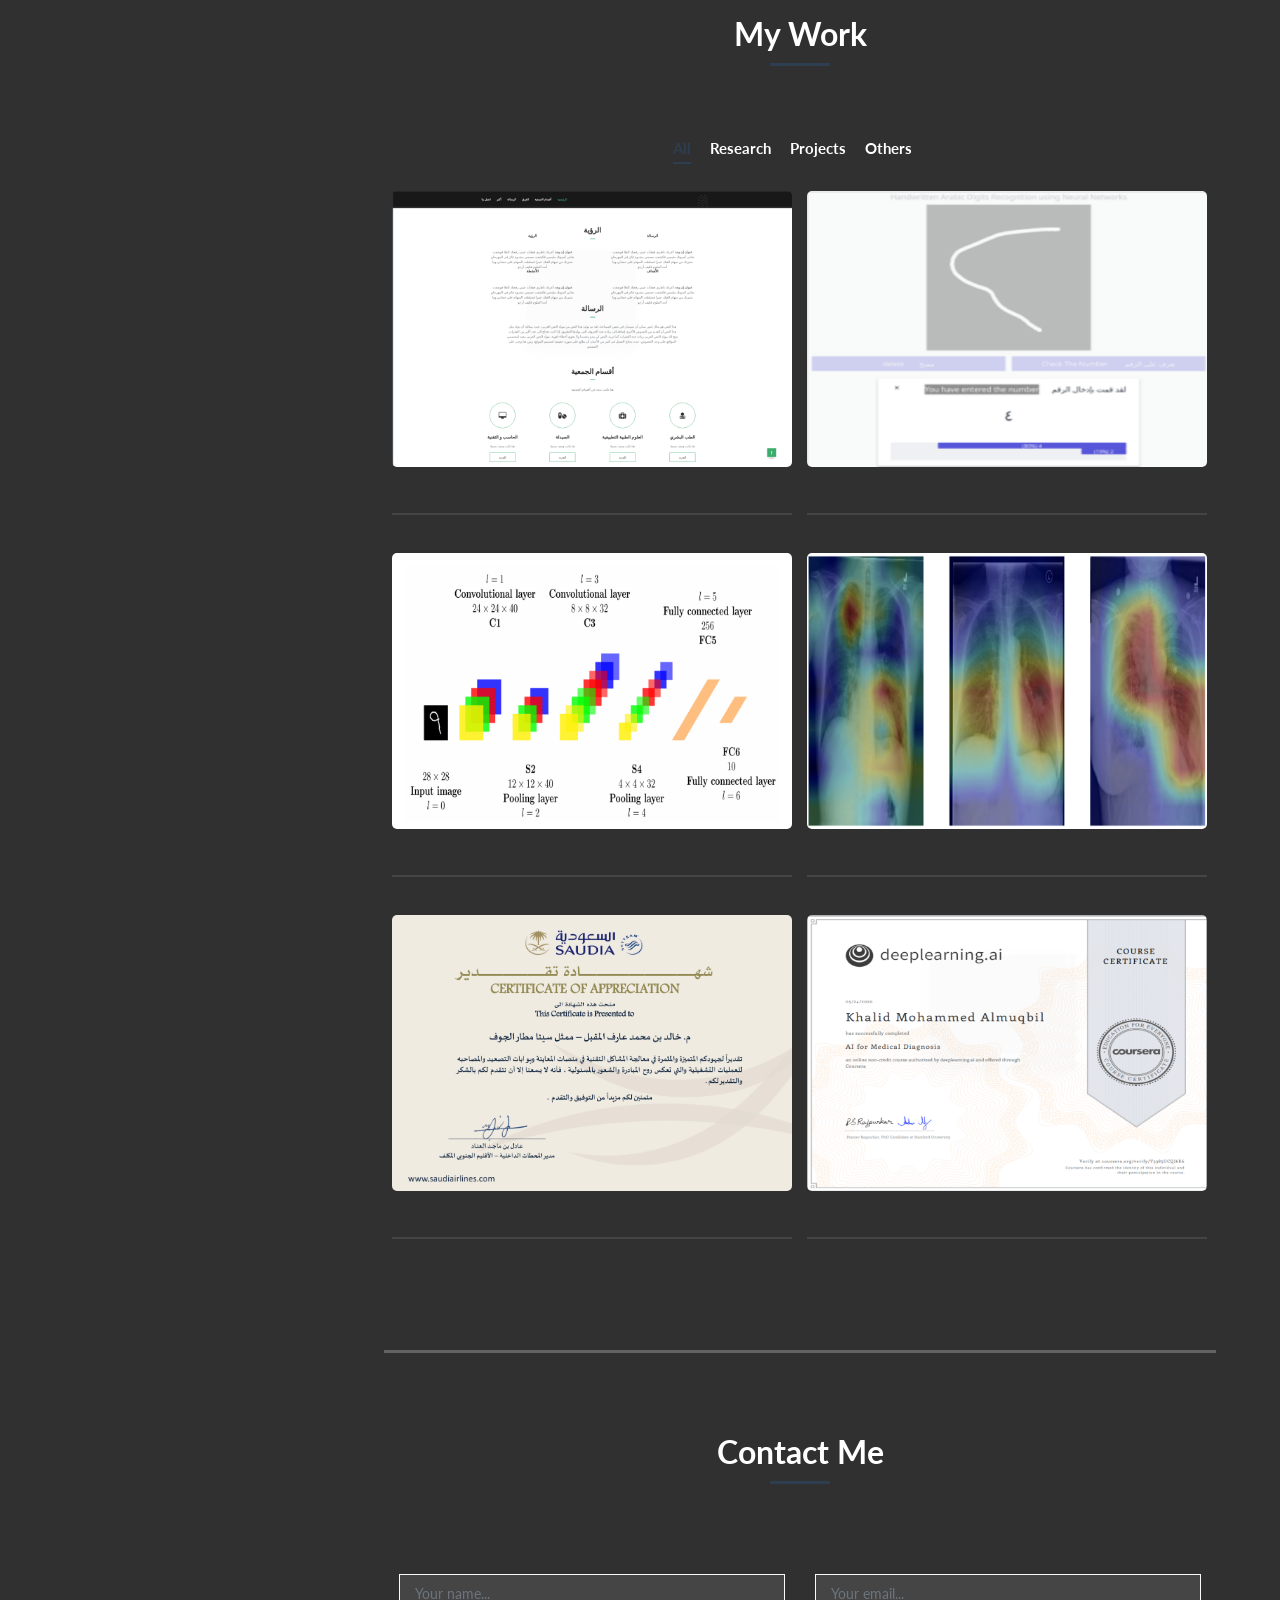
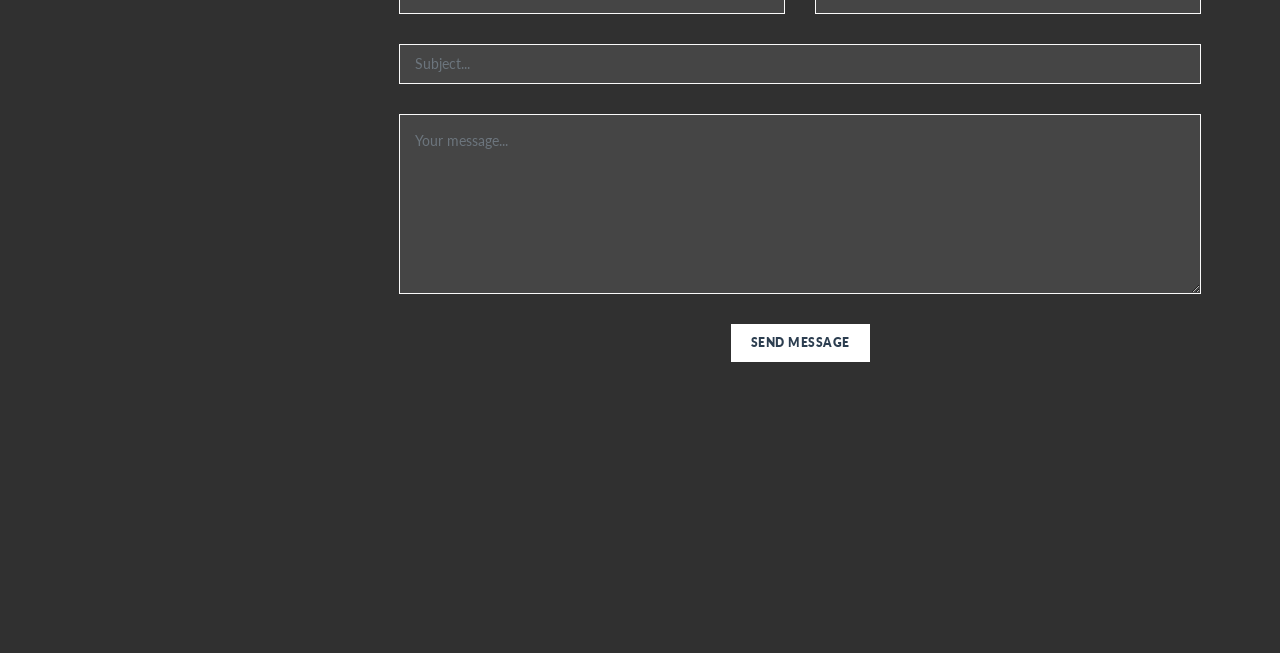
==== commit 08d79bb8: "reorgnize" ====
--- a/index.html
+++ b/index.html
@@ -190,9 +190,7 @@
           <div class="section-heading">
             <h2>What I’m good at?</h2>
             <div class="line-dec"></div>
-            <span
-              ></span
-            >
+            <span></span>
           </div>
           <div class="row">
             <div class="col-md-6">
@@ -253,9 +251,7 @@
           <div class="section-heading">
             <h2>My Work</h2>
             <div class="line-dec"></div>
-            <span
-              ></span
-            >
+            <span></span>
           </div>
           <div class="row">
             <div class="isotope-wrapper">
@@ -272,7 +268,7 @@
                 <label
                   ><input
                     type="radio"
-                    data-type="people"
+                    data-type="research"
                     name="isotope-filter"
                   />
                   <span>Research</span></label
@@ -280,7 +276,7 @@
                 <label
                   ><input
                     type="radio"
-                    data-type="nature"
+                    data-type="project"
                     name="isotope-filter"
                   />
                   <span>Projects</span></label
@@ -288,14 +284,14 @@
                 <label
                   ><input
                     type="radio"
-                    data-type="animals"
+                    data-type="others"
                     name="isotope-filter"
                   />
                   <span>others</span></label
                 >
               </form>
               <div class="isotope-box">
-                <div class="isotope-item" data-type="nature">
+                <div class="isotope-item" data-type="project">
                   <figure class="snip1321">
                     <img
                       src="assets/images/project-01.png"
@@ -314,7 +310,7 @@
                   </figure>
                 </div>
 
-                <div class="isotope-item" data-type="people">
+                <div class="isotope-item" data-type="research">
                   <figure class="snip1321">
                     <img
                       src="assets/images/predictions1.png"
@@ -333,7 +329,7 @@
                   </figure>
                 </div>
 
-                <div class="isotope-item" data-type="animals">
+                <div class="isotope-item" data-type="research">
                   <figure class="snip1321">
                     <img
                       src="assets/images/other-cnn-arch1.png"
@@ -352,7 +348,7 @@
                   </figure>
                 </div>
 
-                <div class="isotope-item" data-type="people">
+                <div class="isotope-item" data-type="research">
                   <figure class="snip1321">
                     <img
                       src="assets/images/xray-header-image-01.png"
@@ -371,7 +367,7 @@
                   </figure>
                 </div>
 
-                <div class="isotope-item" data-type="nature">
+                <div class="isotope-item" data-type="others">
                   <figure class="snip1321">
                     <img
                       src="assets/images/letterofthankssaudia.png"
@@ -390,7 +386,7 @@
                   </figure>
                 </div>
 
-                <div class="isotope-item" data-type="animals">
+                <div class="isotope-item" data-type="others">
                   <figure class="snip1321">
                     <img
                       src="assets/images/certificate.png"
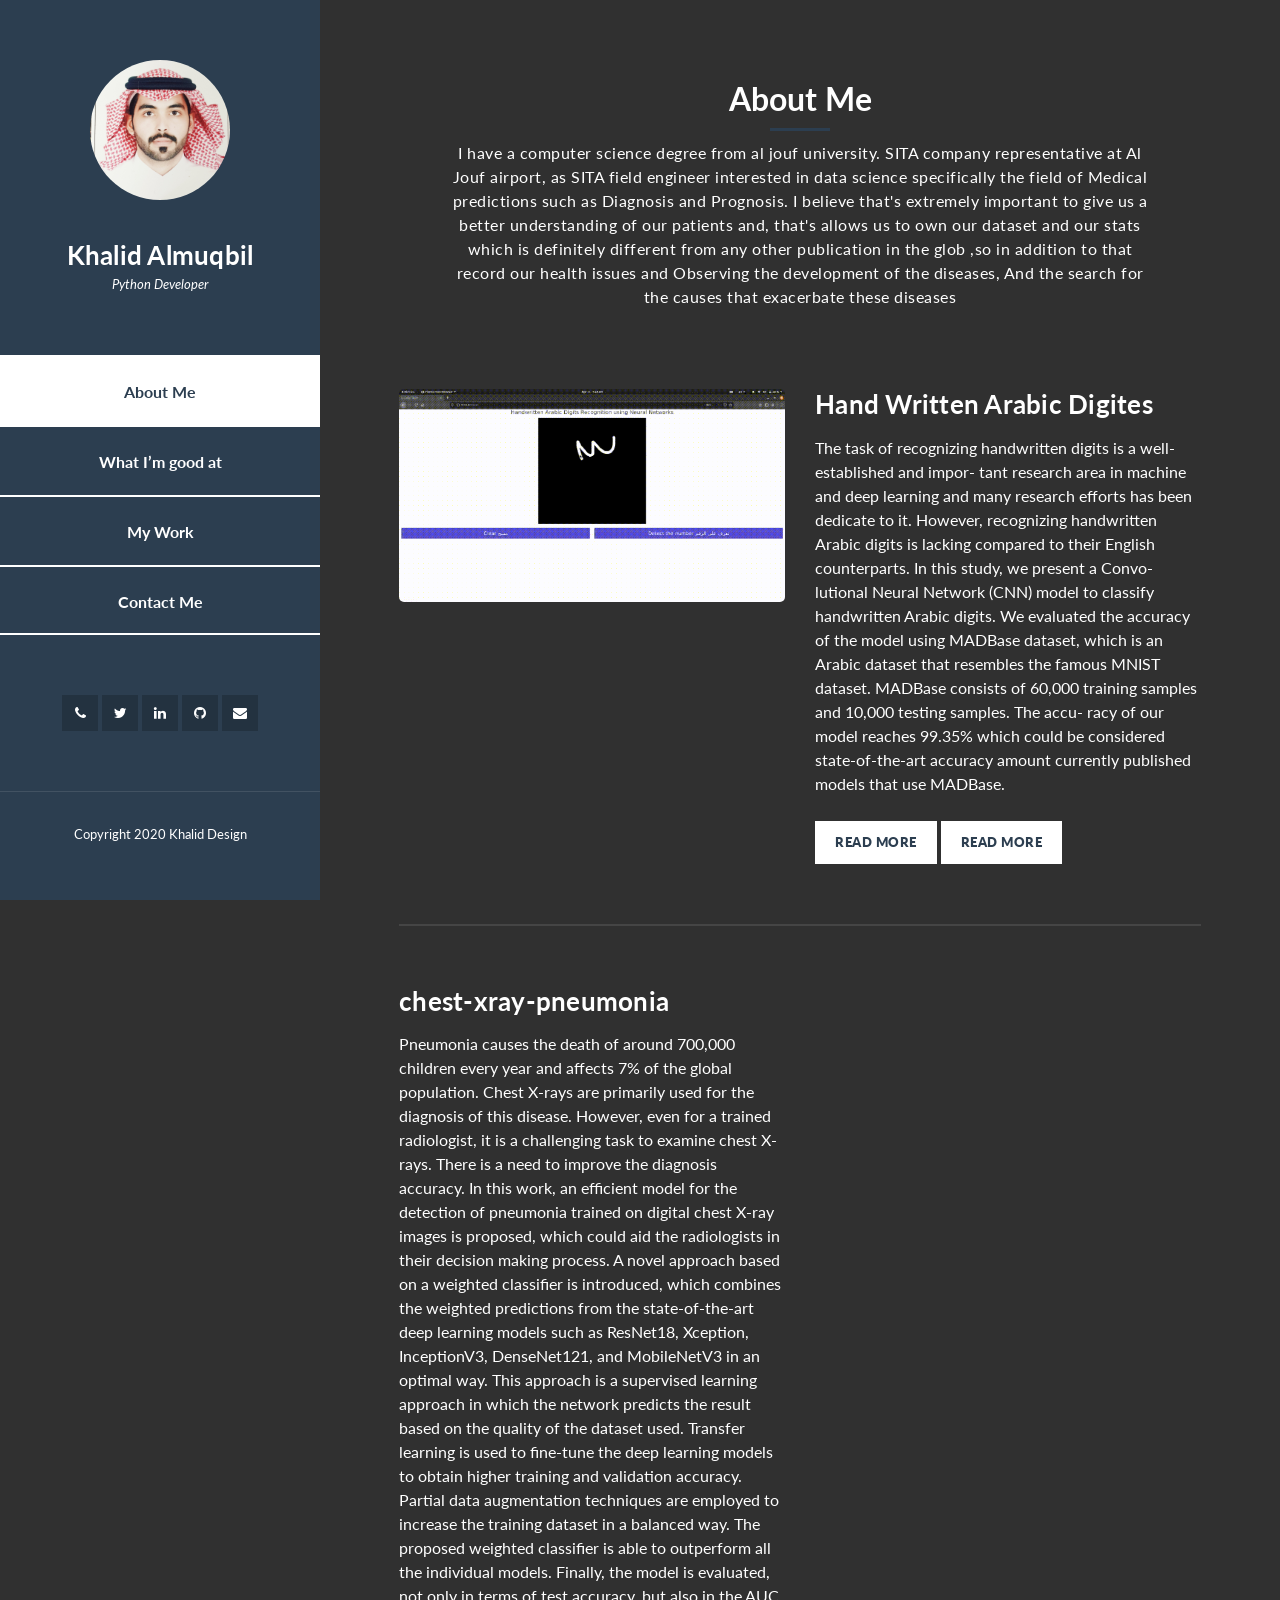
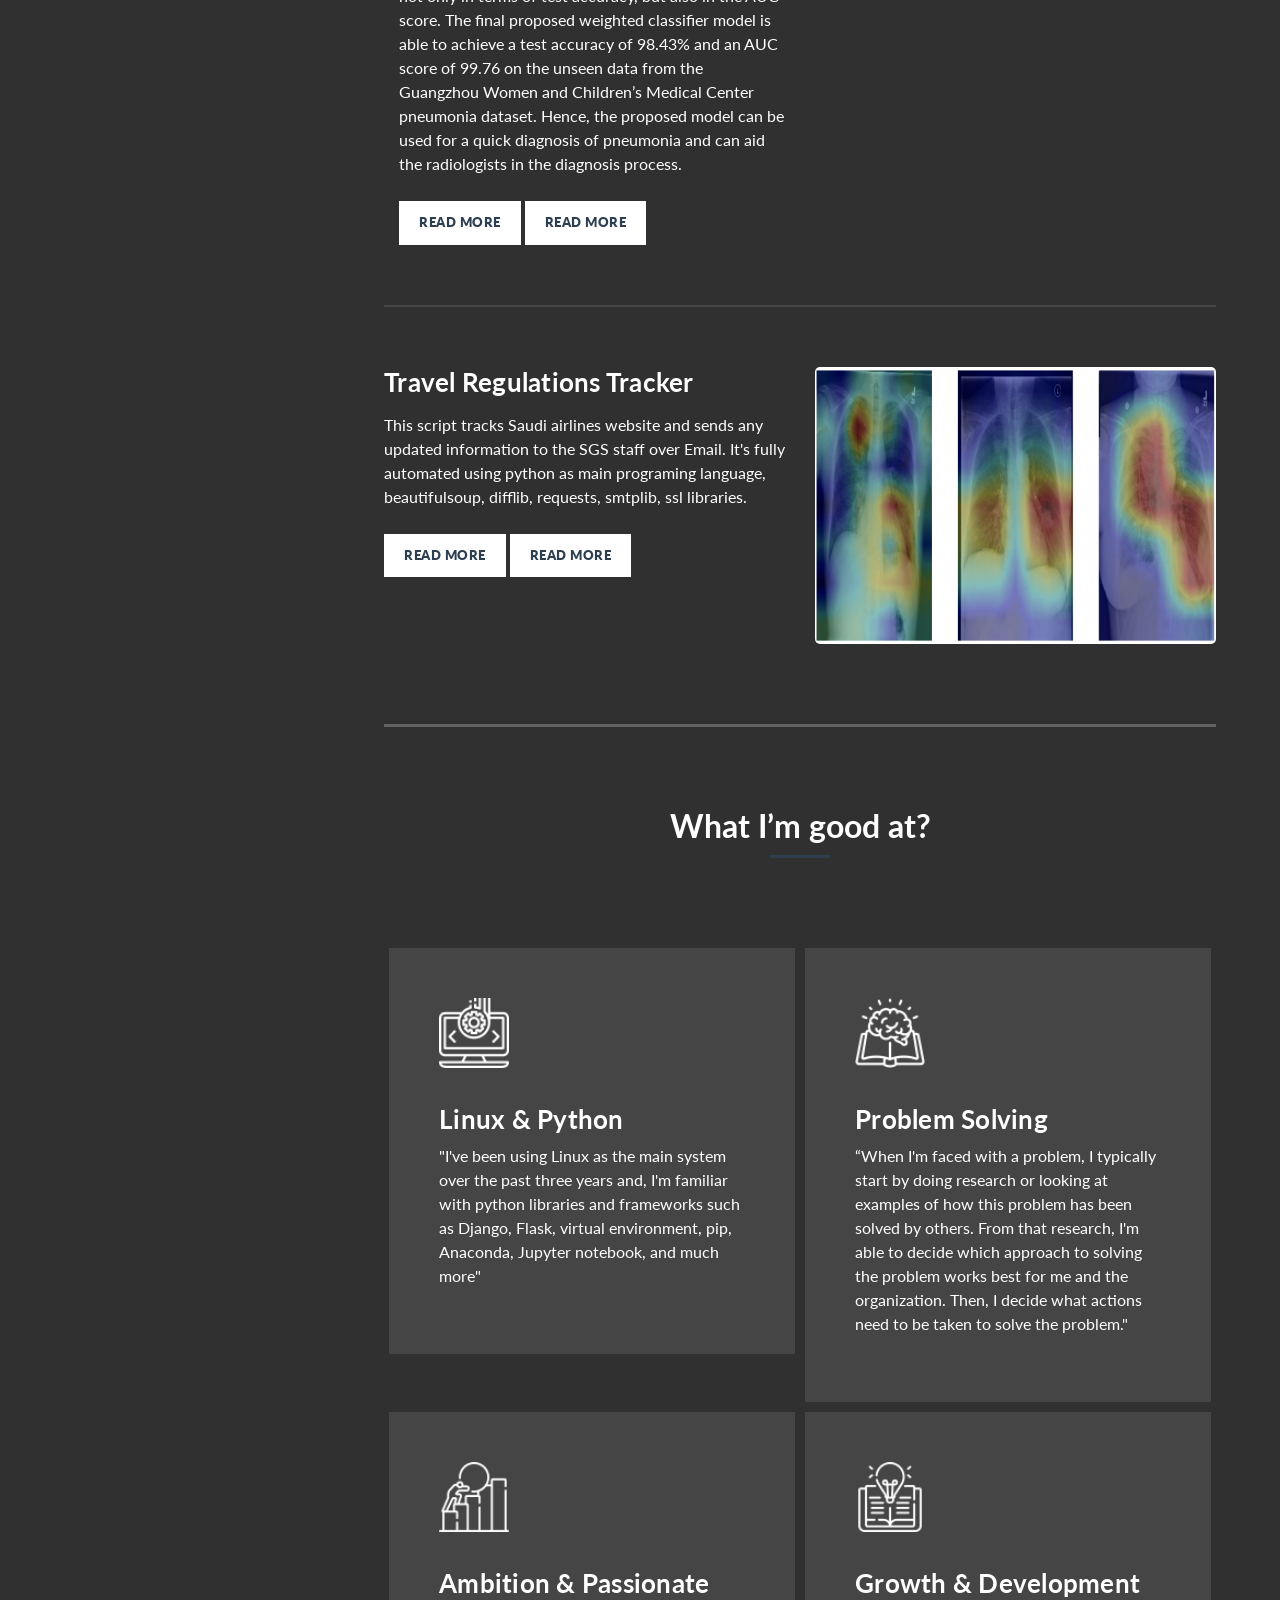
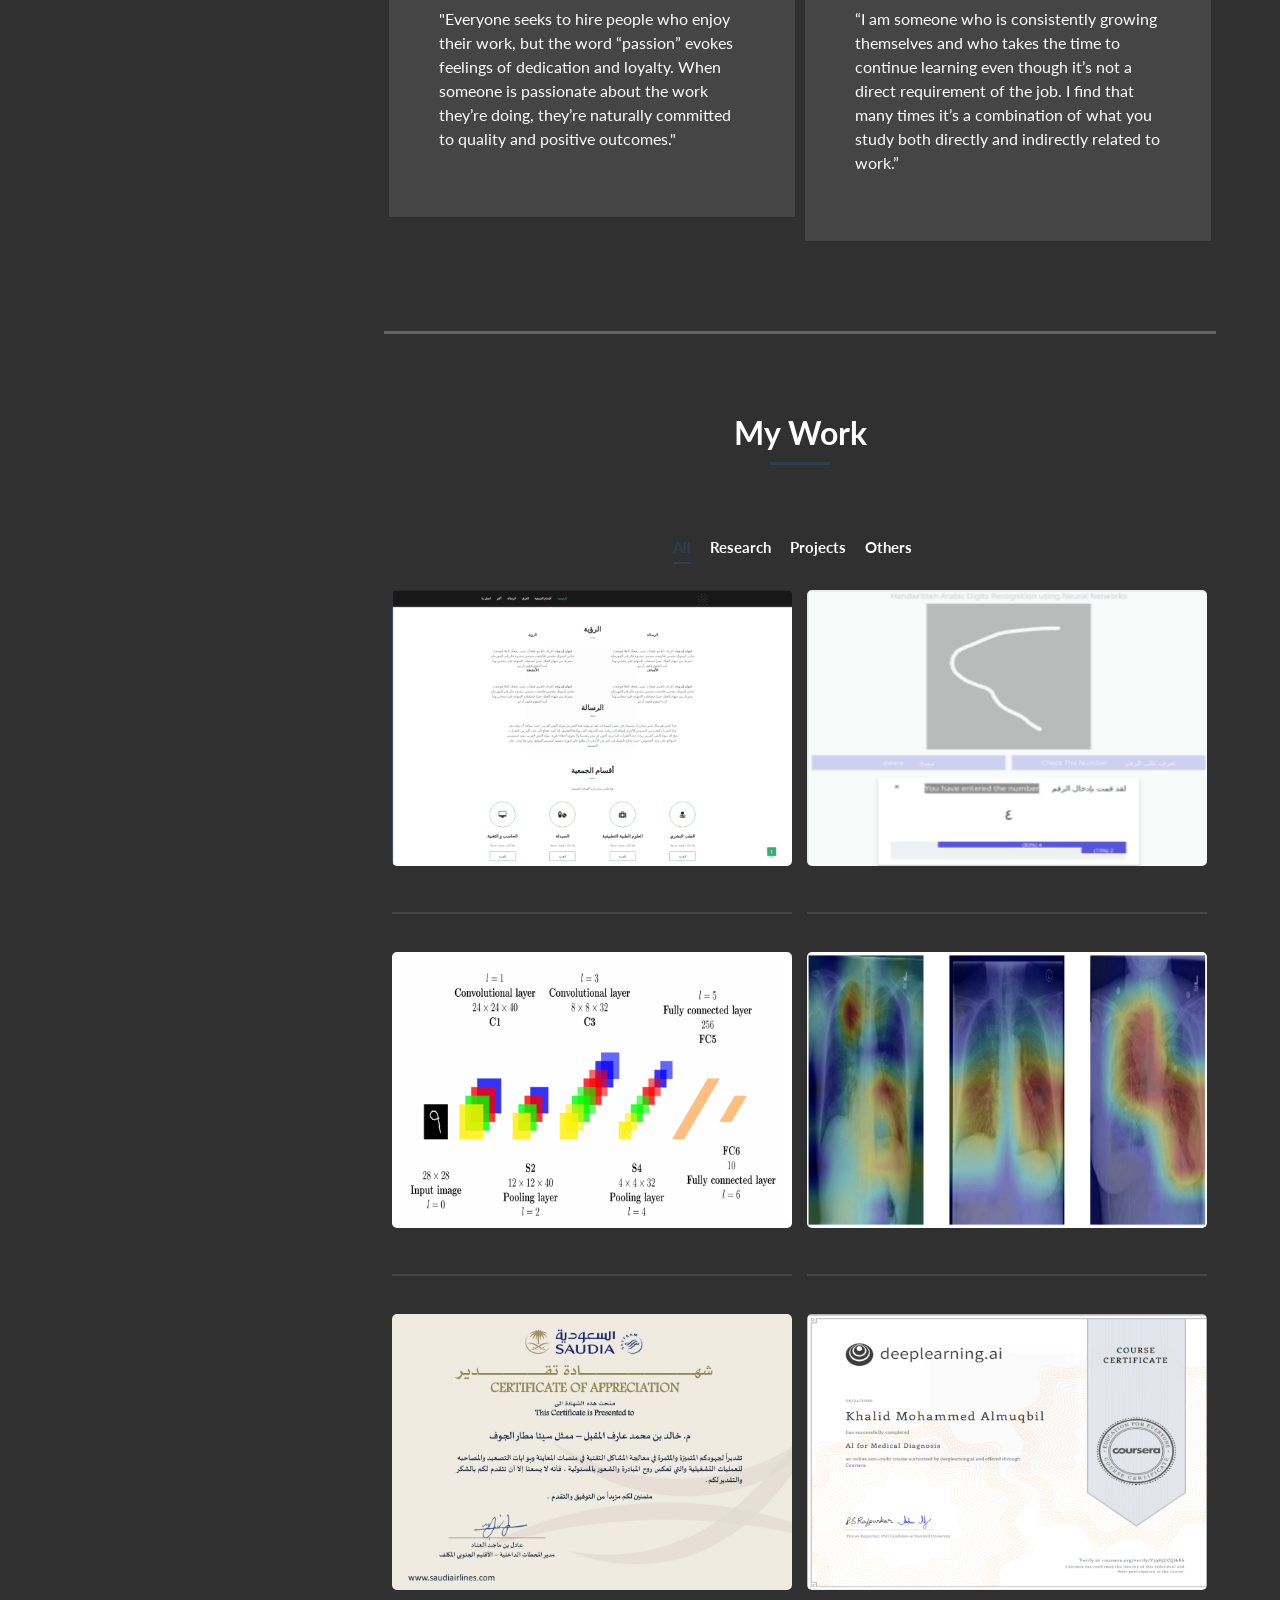
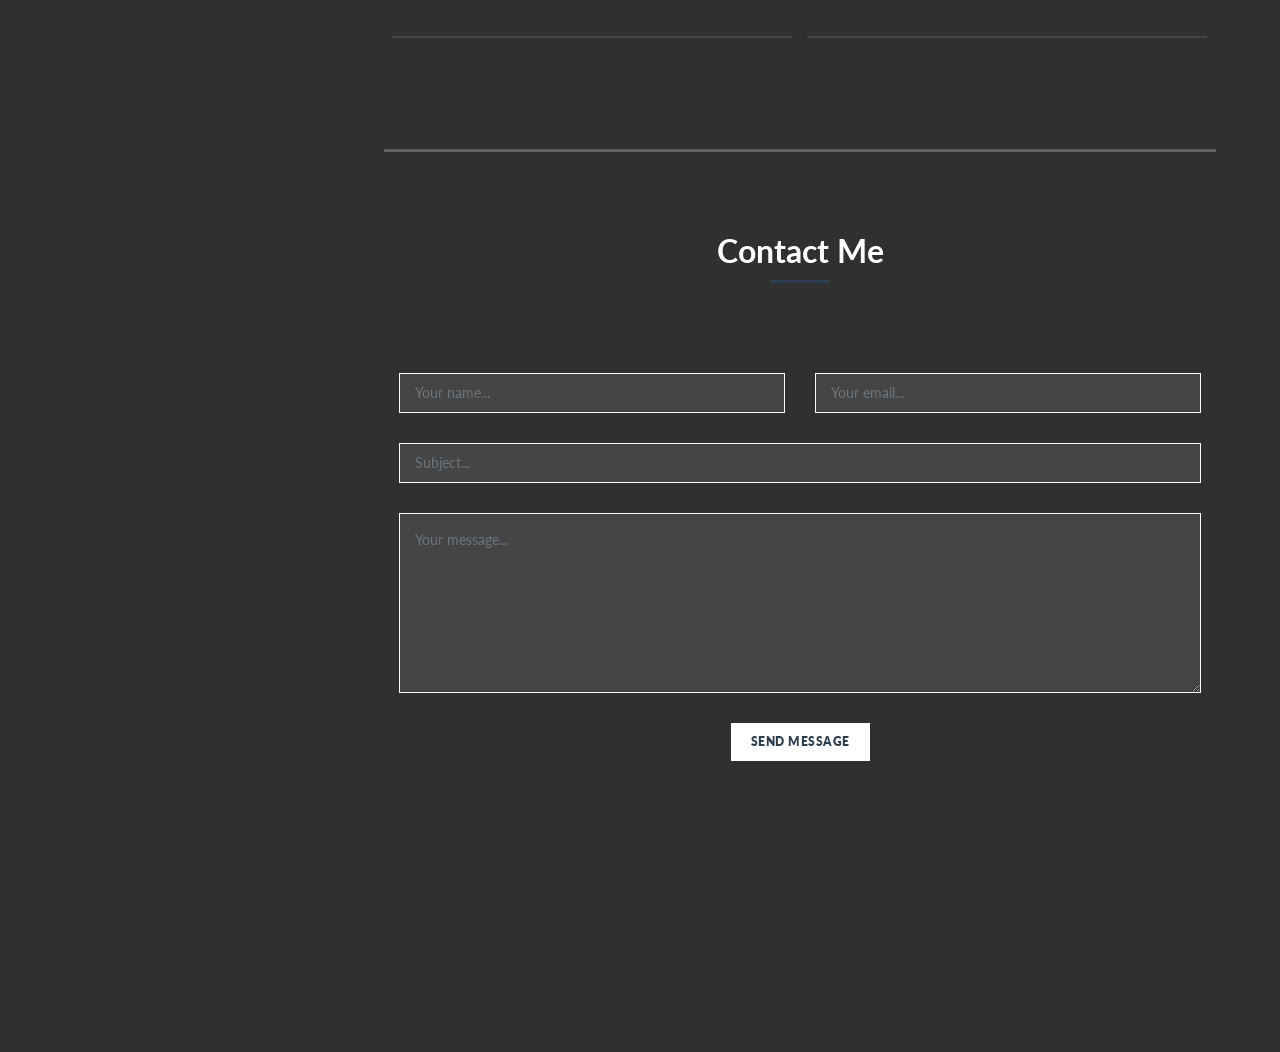
==== commit 8a772713: "added new section" ====
--- a/index.html
+++ b/index.html
@@ -175,6 +175,25 @@
                   </div>
                 </div>
               </div>
+              <div class="right-image-post">
+                <div class="row">
+                  <div class="col-md-6">
+                    <div class="left-text">
+                      <h4>Travel Regulations Tracker</h4>
+                      <p>
+                        This script tracks Saudi airlines website and sends any updated information
+                        to the SGS staff over Email. It's fully automated using python as main programing language,
+                        beautifulsoup, difflib, requests, smtplib, ssl libraries.
+                      </p>
+                      <div class="white-button">
+
+                        <a href="https://khamuqbil.github.io/khalidreport/">Read More</a>
+
+                        <a href="https://khmuqbil.github.io/khalidreport/">Read More</a>
+
+                      </div>
+                    </div>
+                  </div>
               <div class="col-md-6">
                 <div class="right-image">
                   <img src="assets/images/xray-header-image-01.png" alt="" />
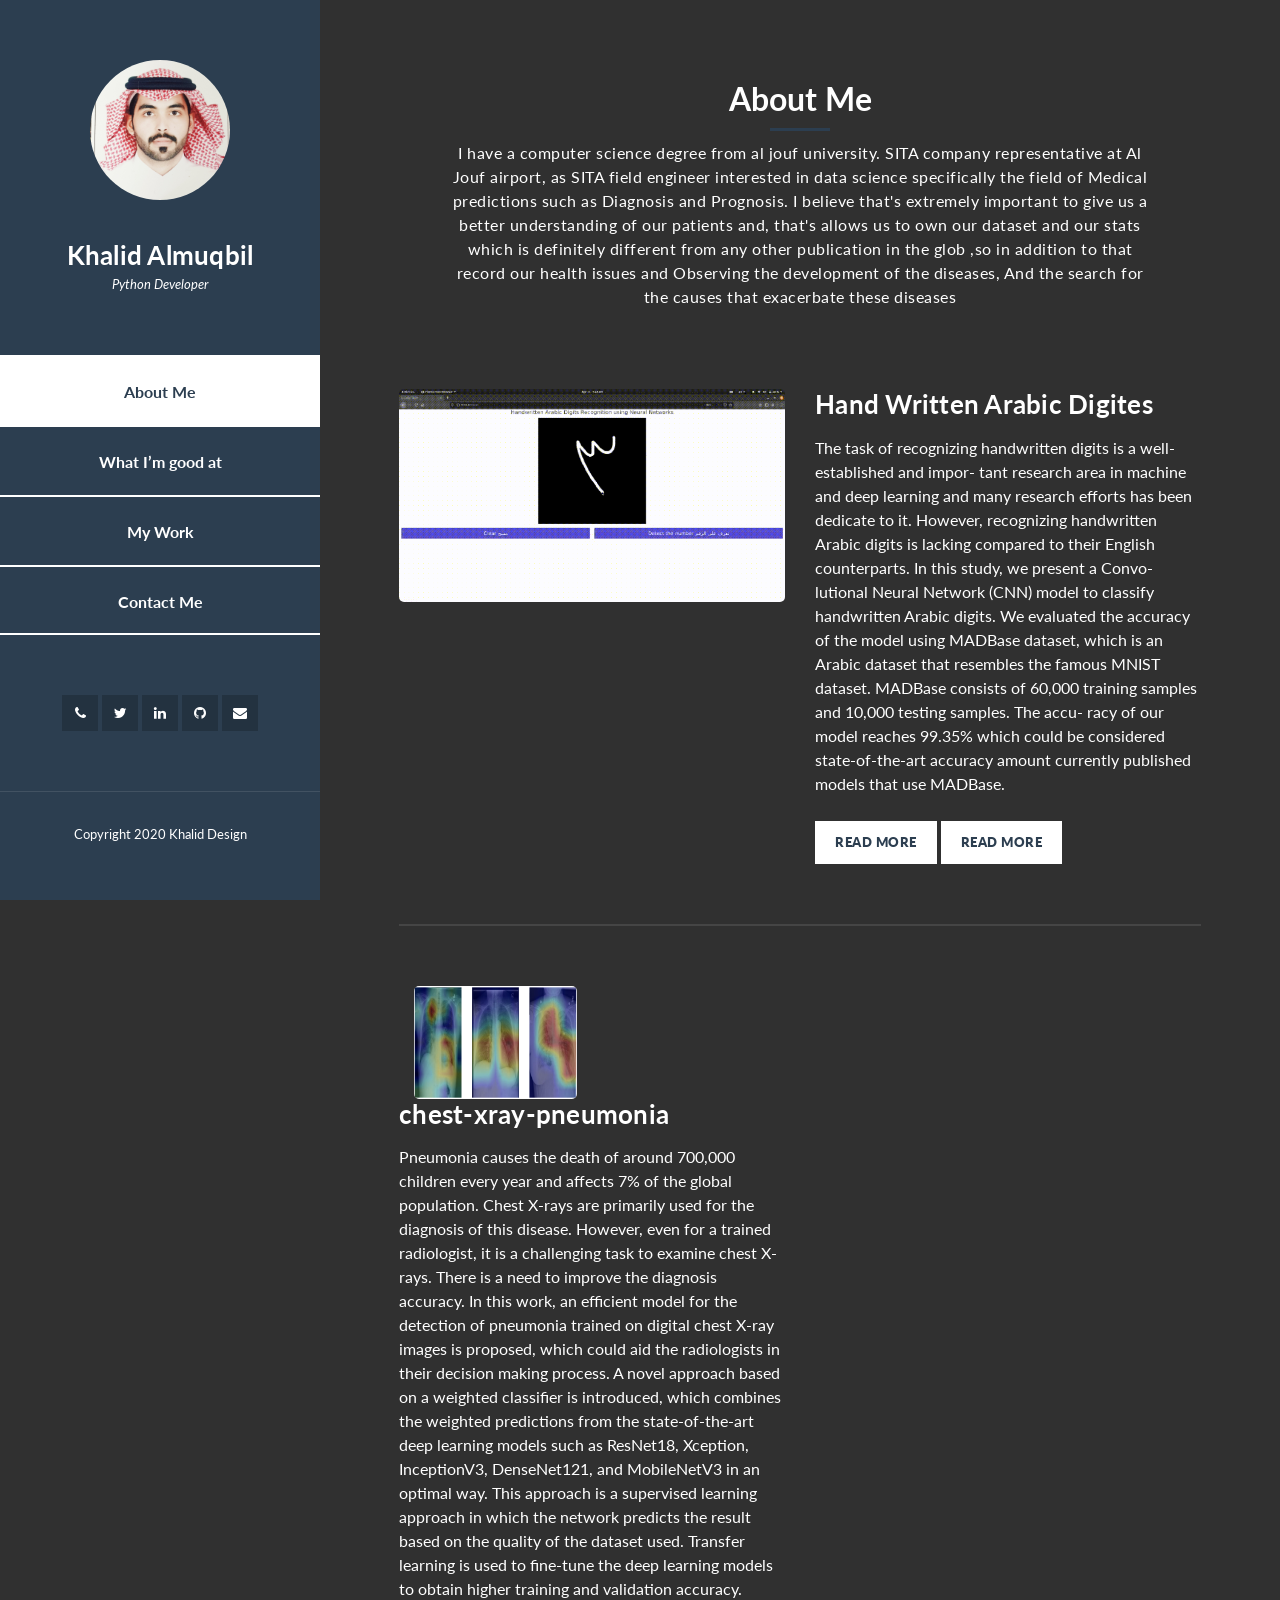
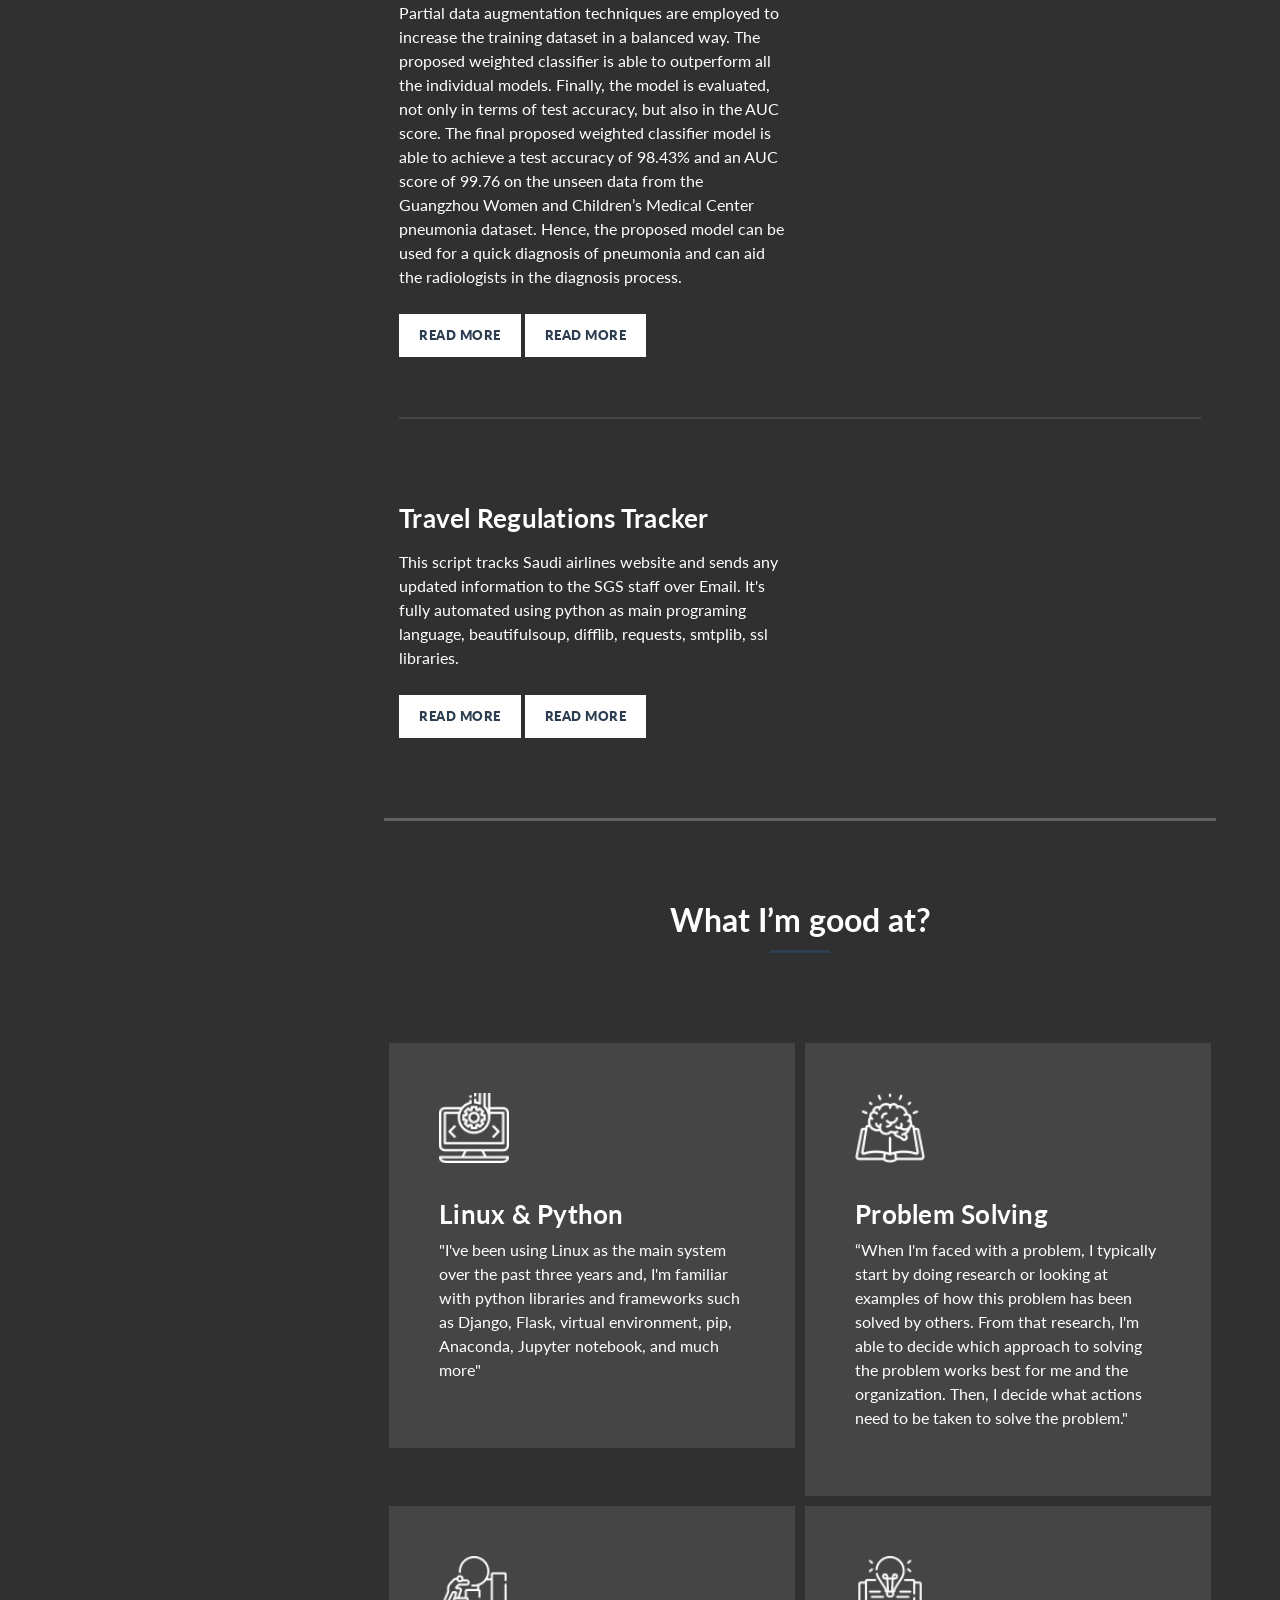
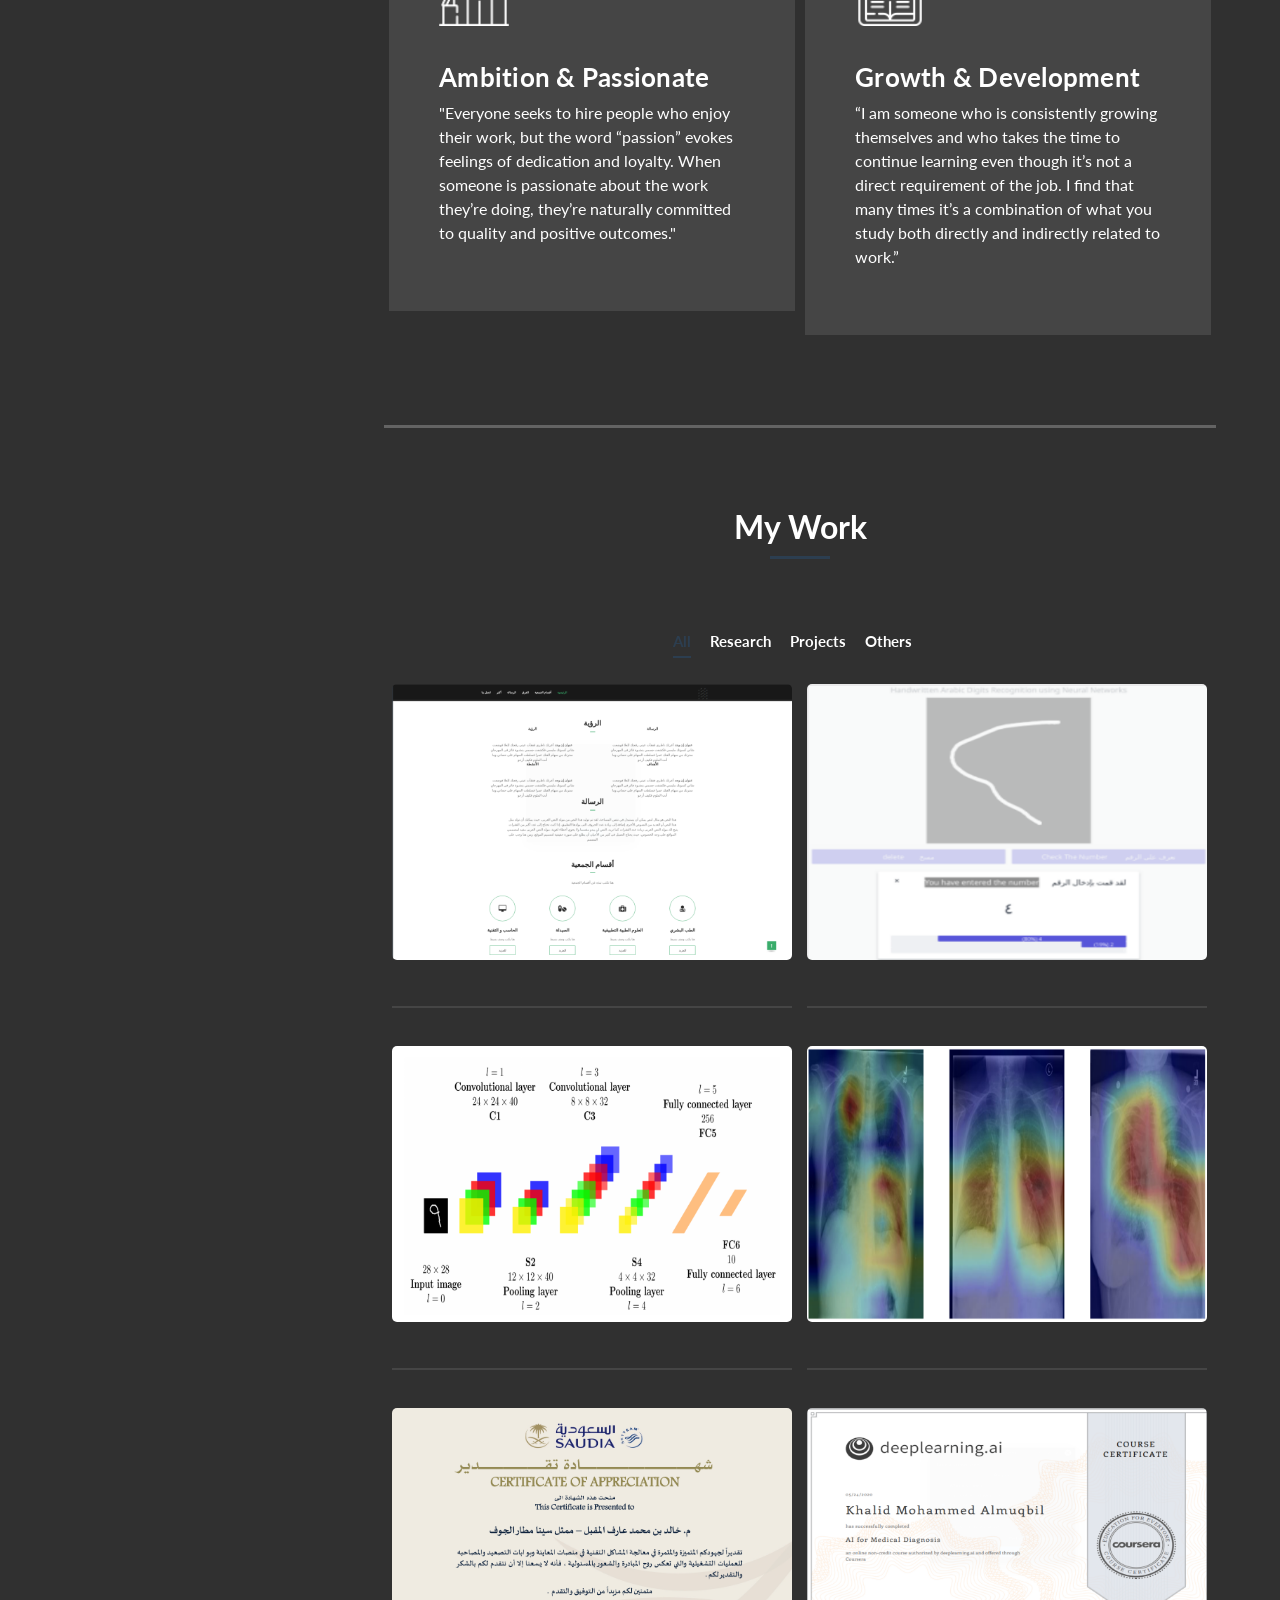
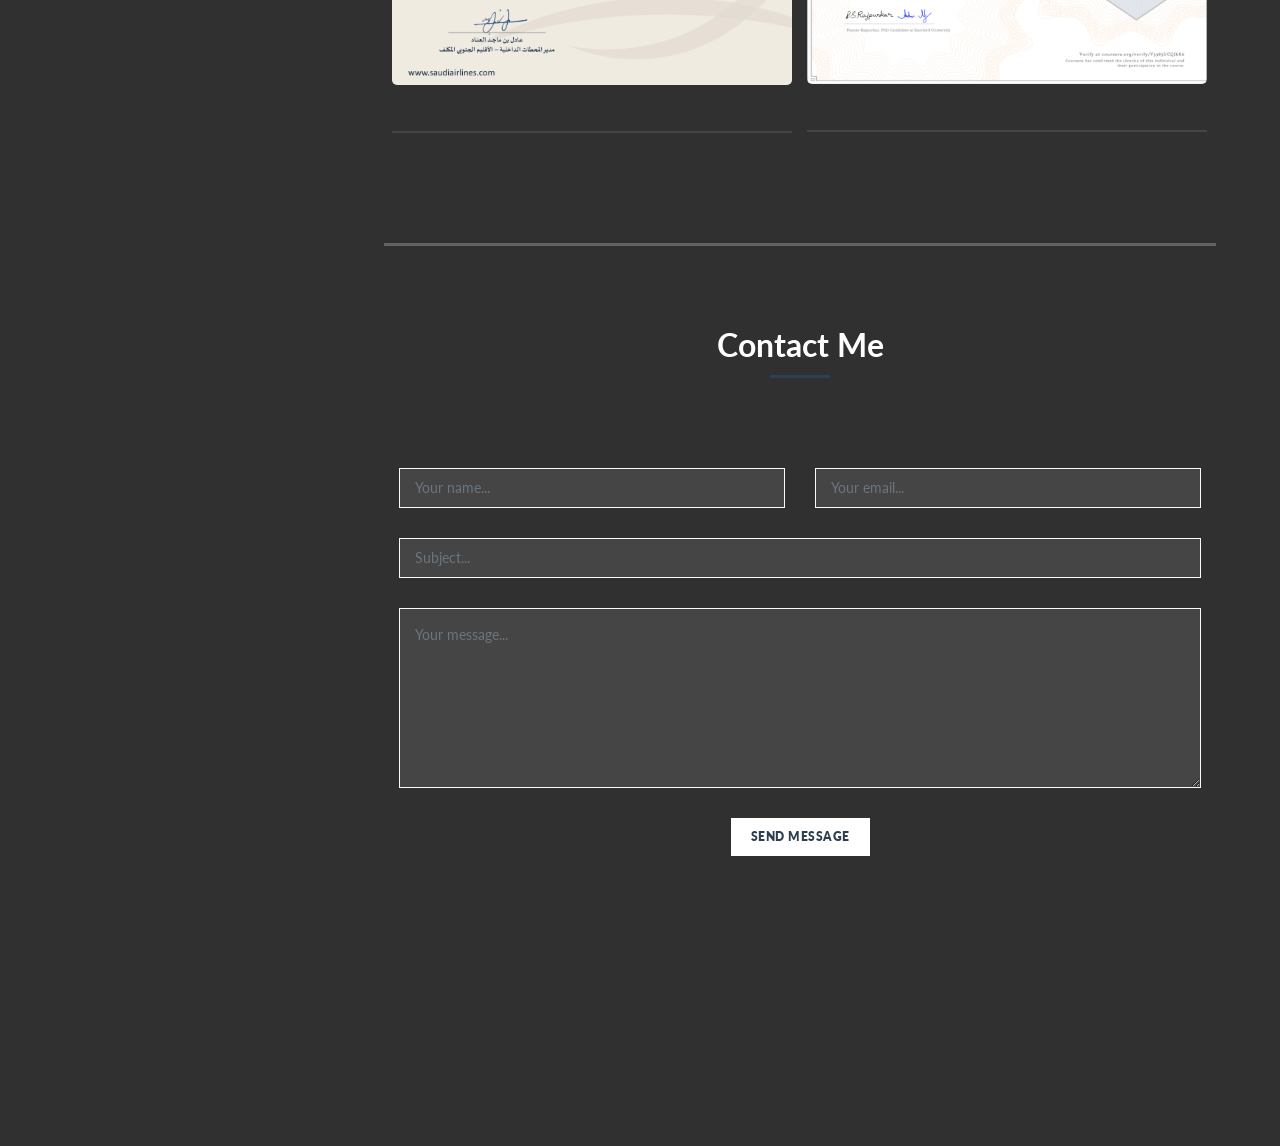
==== commit dd23eff4: "added edit new section" ====
--- a/index.html
+++ b/index.html
@@ -140,6 +140,11 @@
             <div class="row">
               <div class="col-md-6">
                 <div class="left-text">
+                  <div class="col-md-6">
+                    <div class="right-image">
+                      <img src="assets/images/xray-header-image-01.png" alt="" />
+                    </div>
+                  </div>
                   <h4>chest-xray-pneumonia</h4>
                   <p>
                     Pneumonia causes the death of around 700,000
@@ -175,10 +180,16 @@
                   </div>
                 </div>
               </div>
+            </div>
+          </div>
               <div class="right-image-post">
                 <div class="row">
                   <div class="col-md-6">
-                    <div class="left-text">
+                    <div class="right-text">
+                    <div class="left-image">
+                      <img src="assets/images/Email .jpg" alt="" />
+                    </div>
+                  </div>
                       <h4>Travel Regulations Tracker</h4>
                       <p>
                         This script tracks Saudi airlines website and sends any updated information
@@ -187,21 +198,14 @@
                       </p>
                       <div class="white-button">
 
-                        <a href="https://khamuqbil.github.io/khalidreport/">Read More</a>
-
-                        <a href="https://khmuqbil.github.io/khalidreport/">Read More</a>
+                        <a href="https://github.com/khamuqbil/travel-regulations-tracker">Read More</a>
+
+                        <a href="https://github.com/khamuqbil/travel-regulations-tracker">Read More</a>
 
                       </div>
                     </div>
                   </div>
-              <div class="col-md-6">
-                <div class="right-image">
-                  <img src="assets/images/xray-header-image-01.png" alt="" />
-                </div>
-              </div>
-            </div>
-          </div>
-        </div>
+              </div>
       </section>
 
       <section class="section my-services" data-section="section2">
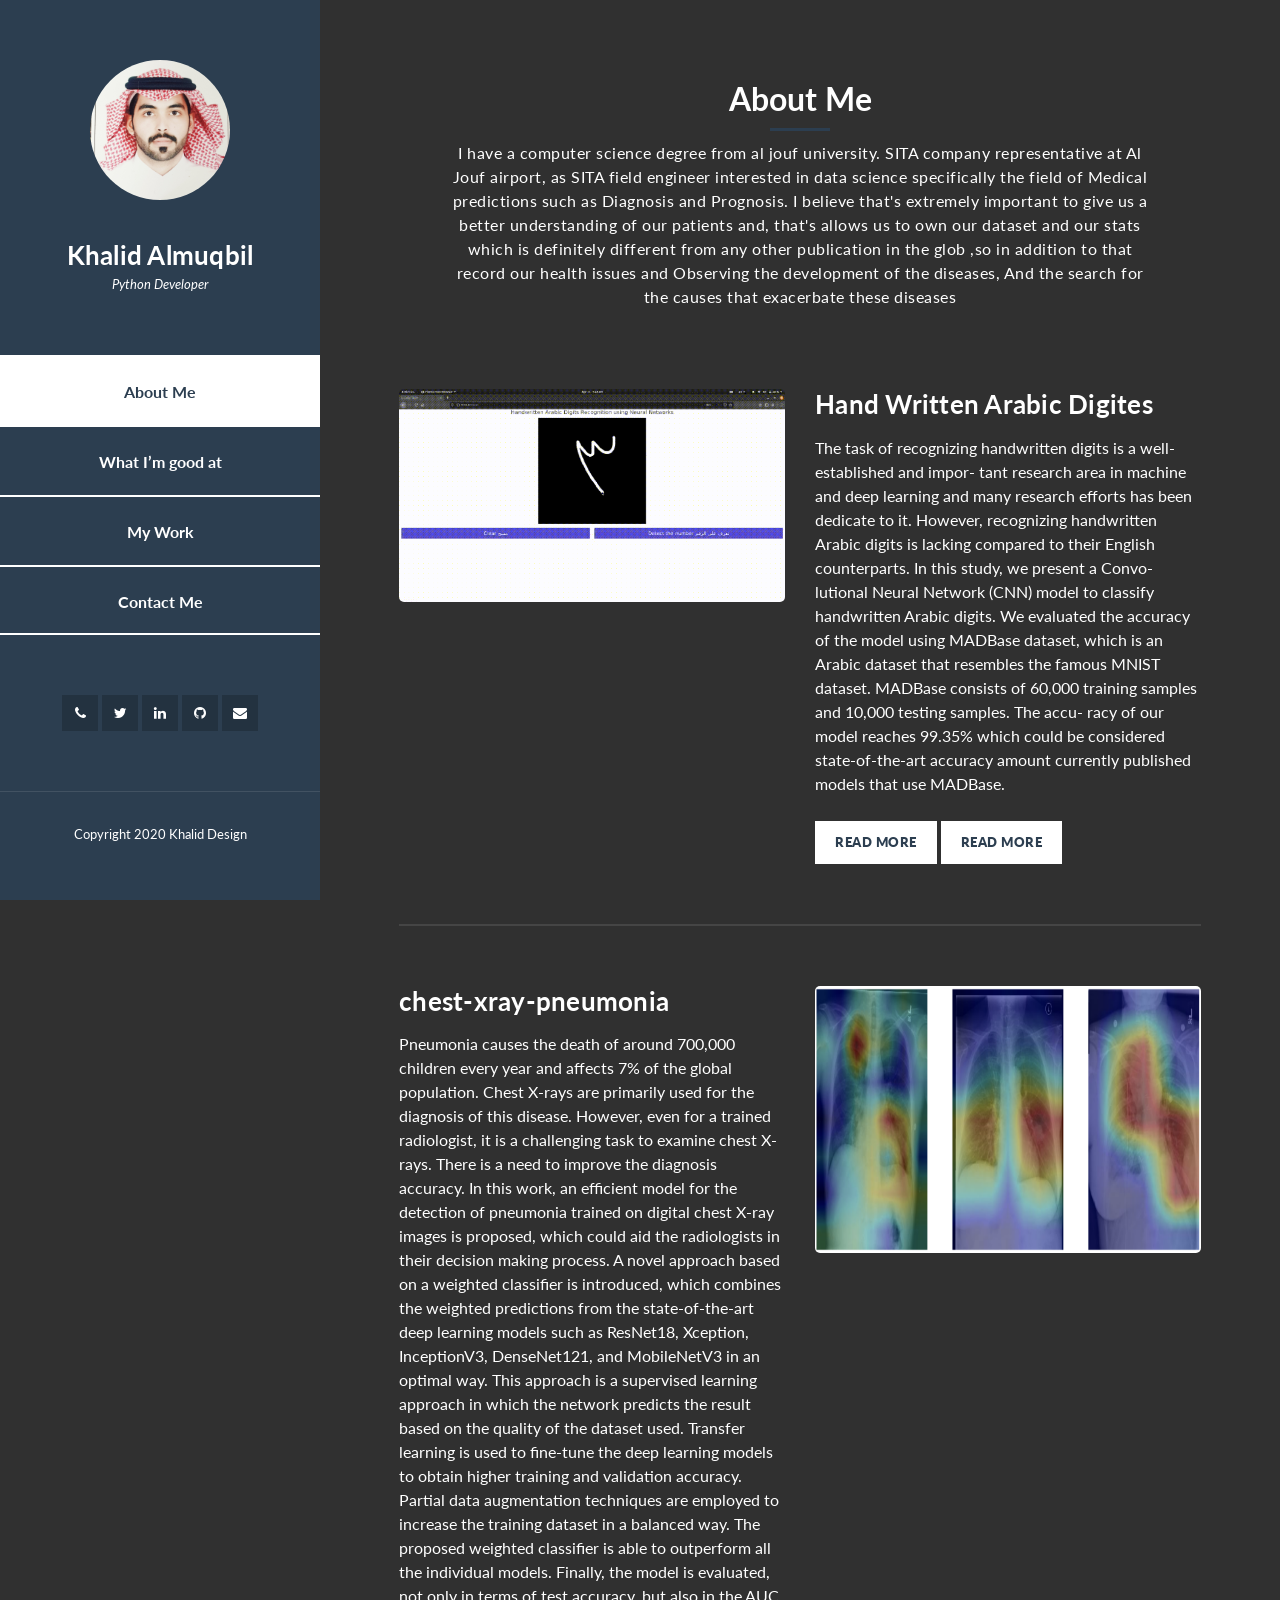
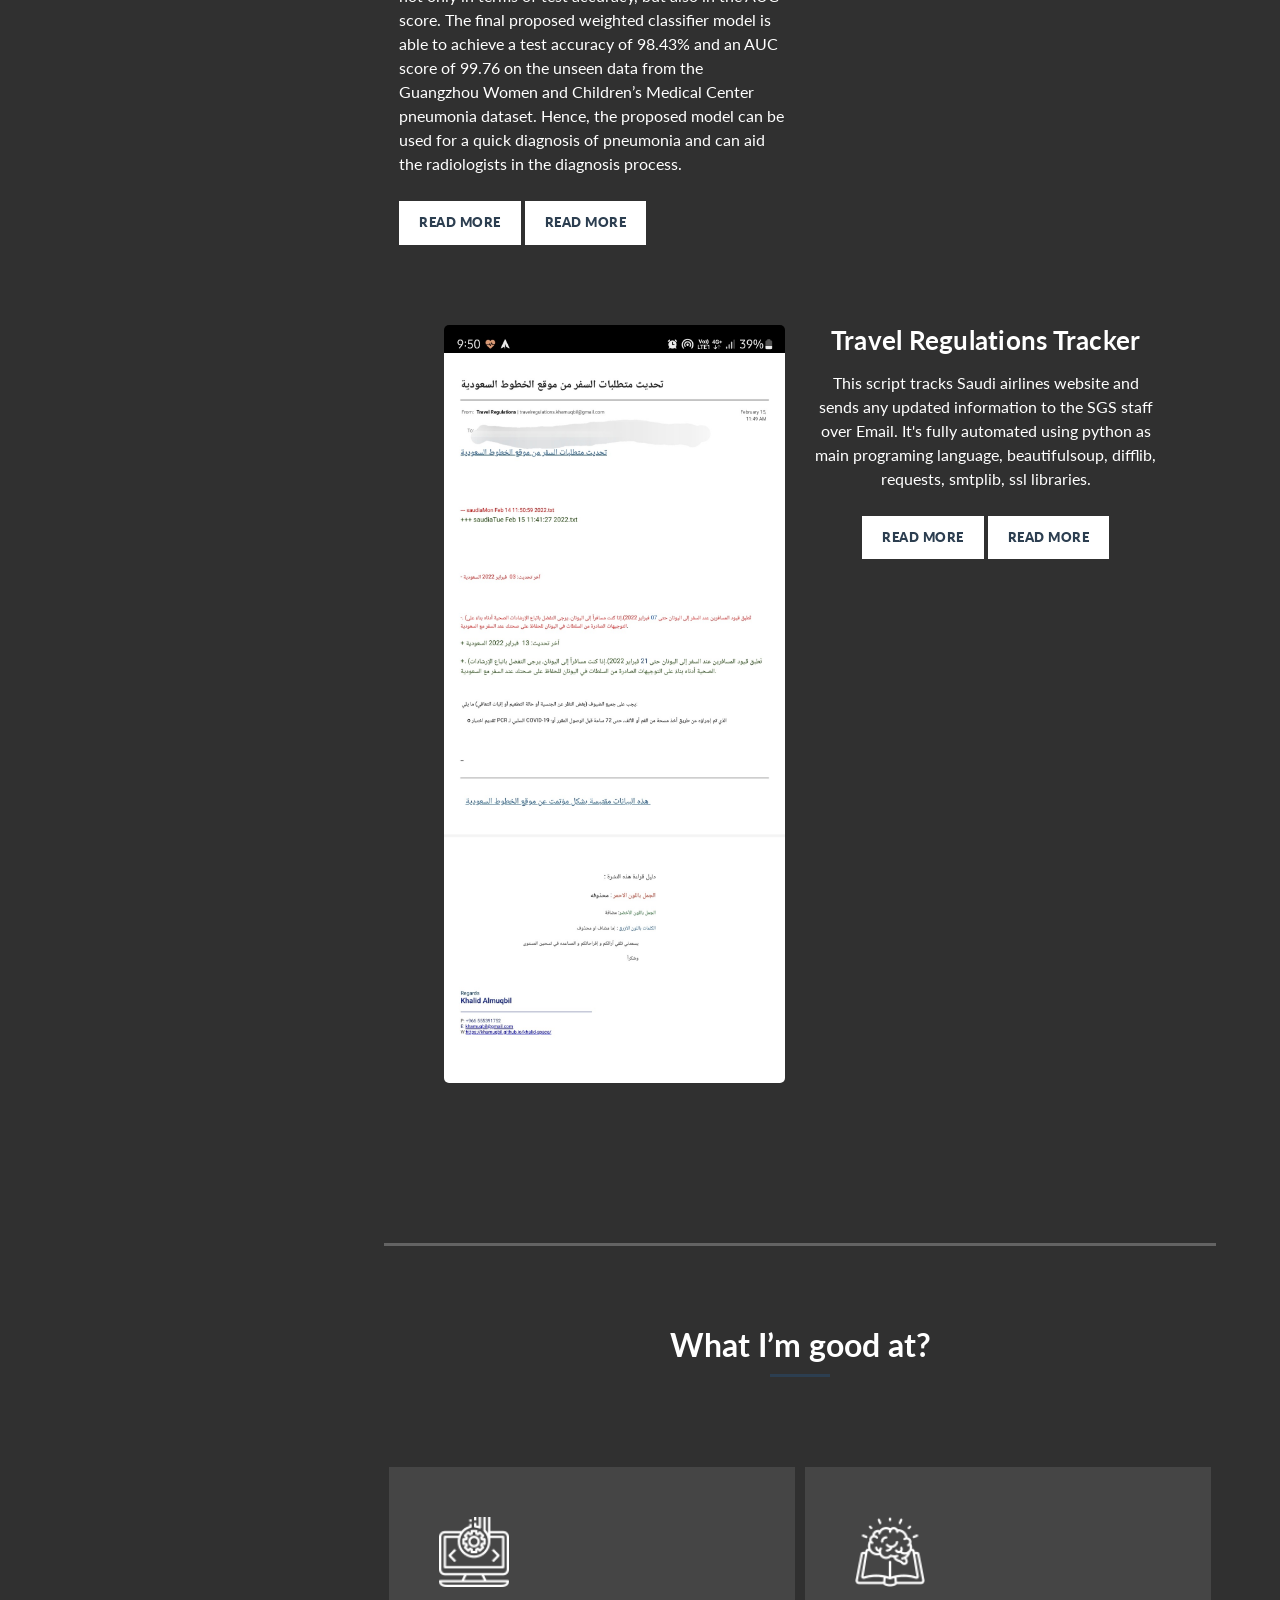
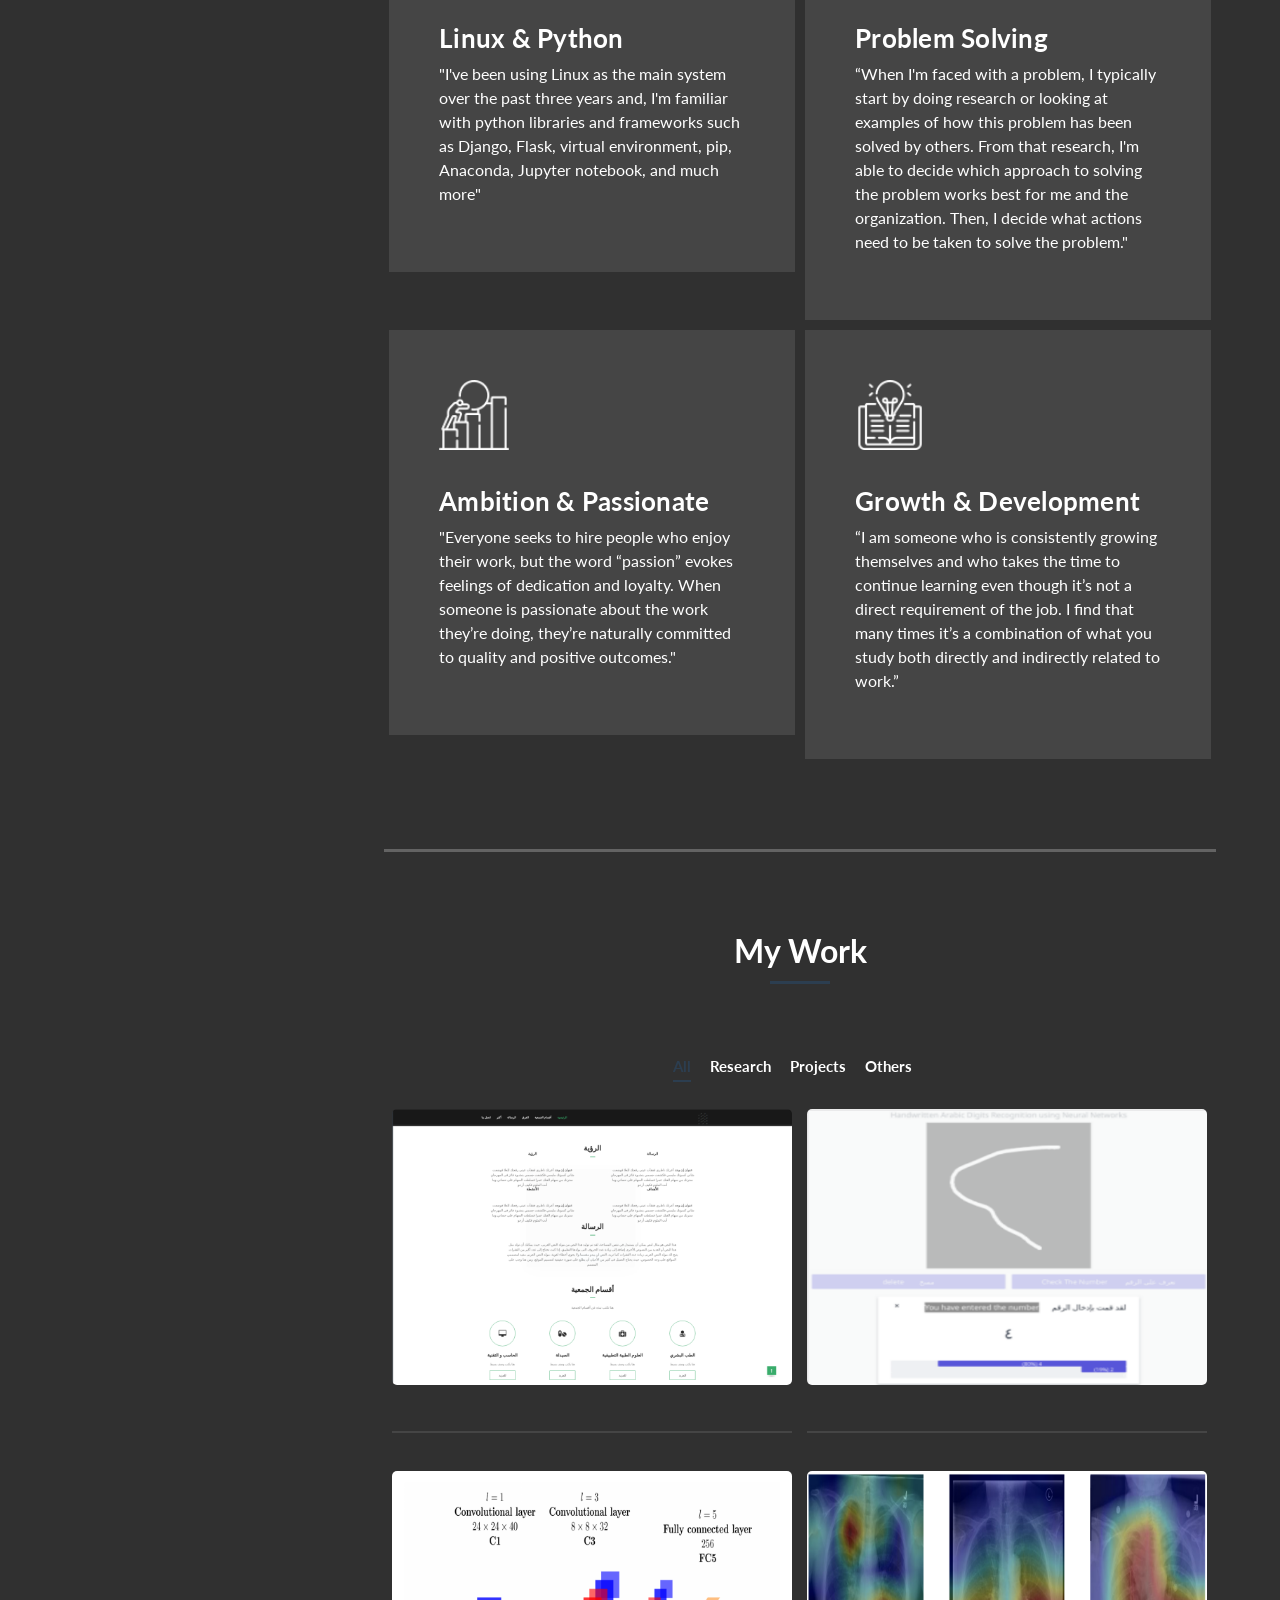
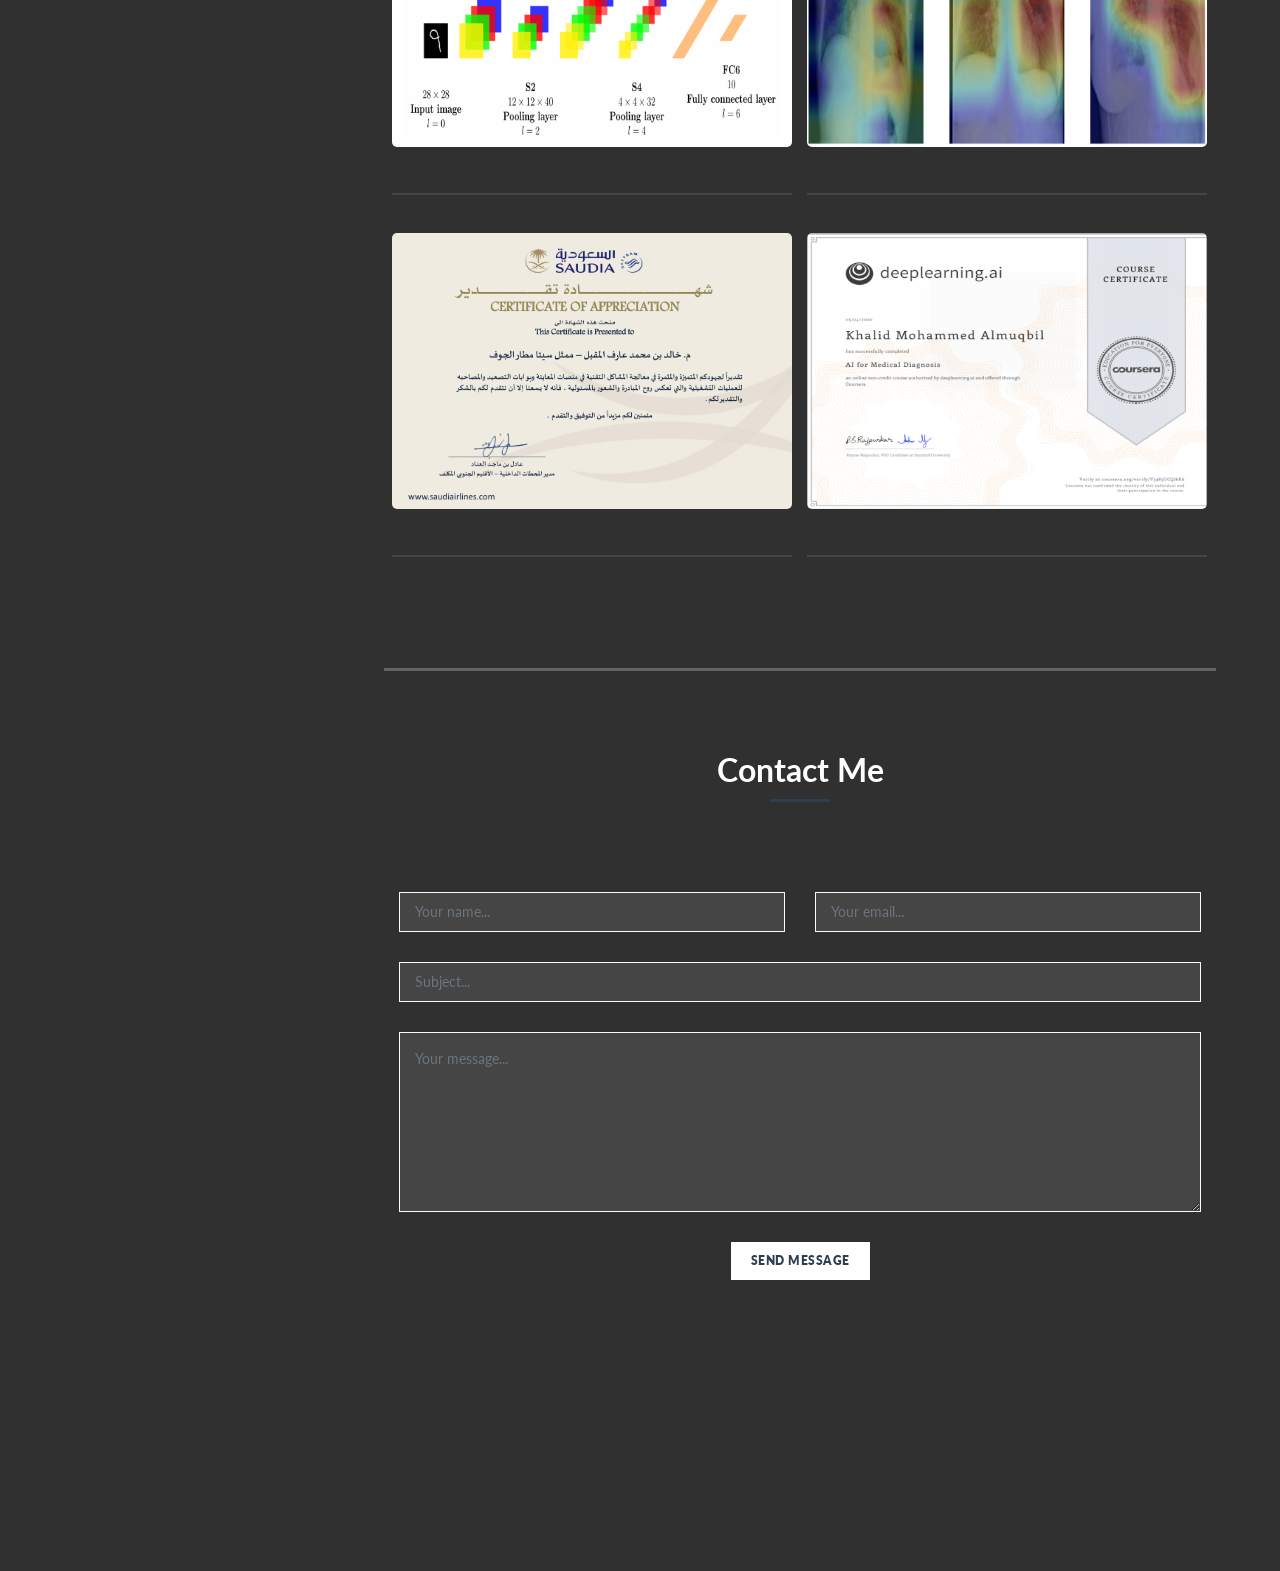
==== commit 1753de58: "added travel section" ====
--- a/index.html
+++ b/index.html
@@ -140,11 +140,6 @@
             <div class="row">
               <div class="col-md-6">
                 <div class="left-text">
-                  <div class="col-md-6">
-                    <div class="right-image">
-                      <img src="assets/images/xray-header-image-01.png" alt="" />
-                    </div>
-                  </div>
                   <h4>chest-xray-pneumonia</h4>
                   <p>
                     Pneumonia causes the death of around 700,000
@@ -180,32 +175,41 @@
                   </div>
                 </div>
               </div>
-            </div>
-          </div>
-              <div class="right-image-post">
-                <div class="row">
-                  <div class="col-md-6">
-                    <div class="right-text">
-                    <div class="left-image">
-                      <img src="assets/images/Email .jpg" alt="" />
-                    </div>
+              <div class="col-md-6">
+                <div class="right-image">
+                  <img src="assets/images/xray-header-image-01.png" alt="" />
+                </div>
+              </div>
+            </div>
+          </div>
+          <div class="section-heading">
+          <div class="left-image-post">
+            <div class="row">
+              <div class="col-md-6">
+                <div class="left-image">
+                  <img src="assets/images/Email .jpg" alt="Demo Video."  width="250" />
+              </div>
+              </div>
+              <div class="col-md-6">
+                <div class="right-text">
+                  <h4>Travel Regulations Tracker</h4>
+                  <p>
+                    This script tracks Saudi airlines website and sends any updated
+                    information to the SGS staff over Email. It's fully automated using python
+                    as main programing language, beautifulsoup, difflib, requests, smtplib, ssl libraries.
+                  </p>
+                  <div class="white-button">
+
+                    <a href="https://github.com/khamuqbil/travel-regulations-tracker">Read More</a>
+
+                    <a href="https://github.com/khamuqbil/travel-regulations-tracker">Read More</a>
                   </div>
-                      <h4>Travel Regulations Tracker</h4>
-                      <p>
-                        This script tracks Saudi airlines website and sends any updated information
-                        to the SGS staff over Email. It's fully automated using python as main programing language,
-                        beautifulsoup, difflib, requests, smtplib, ssl libraries.
-                      </p>
-                      <div class="white-button">
-
-                        <a href="https://github.com/khamuqbil/travel-regulations-tracker">Read More</a>
-
-                        <a href="https://github.com/khamuqbil/travel-regulations-tracker">Read More</a>
-
-                      </div>
-                    </div>
-                  </div>
-              </div>
+                </div>
+              </div>
+            </div>
+          </div>
+        </div>
+      </div>
       </section>
 
       <section class="section my-services" data-section="section2">
@@ -221,9 +225,13 @@
                 <div class="first-service-icon service-icon"></div>
                 <h4>Linux &amp; Python</h4>
                 <p>
-                "I've been using Linux as the main system over the past three years and,
-                I'm familiar with python libraries and frameworks such as Django,
-                Flask, virtual environment, pip, Anaconda, Jupyter notebook, and much more"
+                  "I've been using Linux as the main system over the past three years and,
+
+                  I'm familiar with python libraries and frameworks such as Django,
+
+                  Flask, virtual environment, pip, Anaconda, Jupyter notebook, and much more"
+
+
                 </p>
               </div>
             </div>
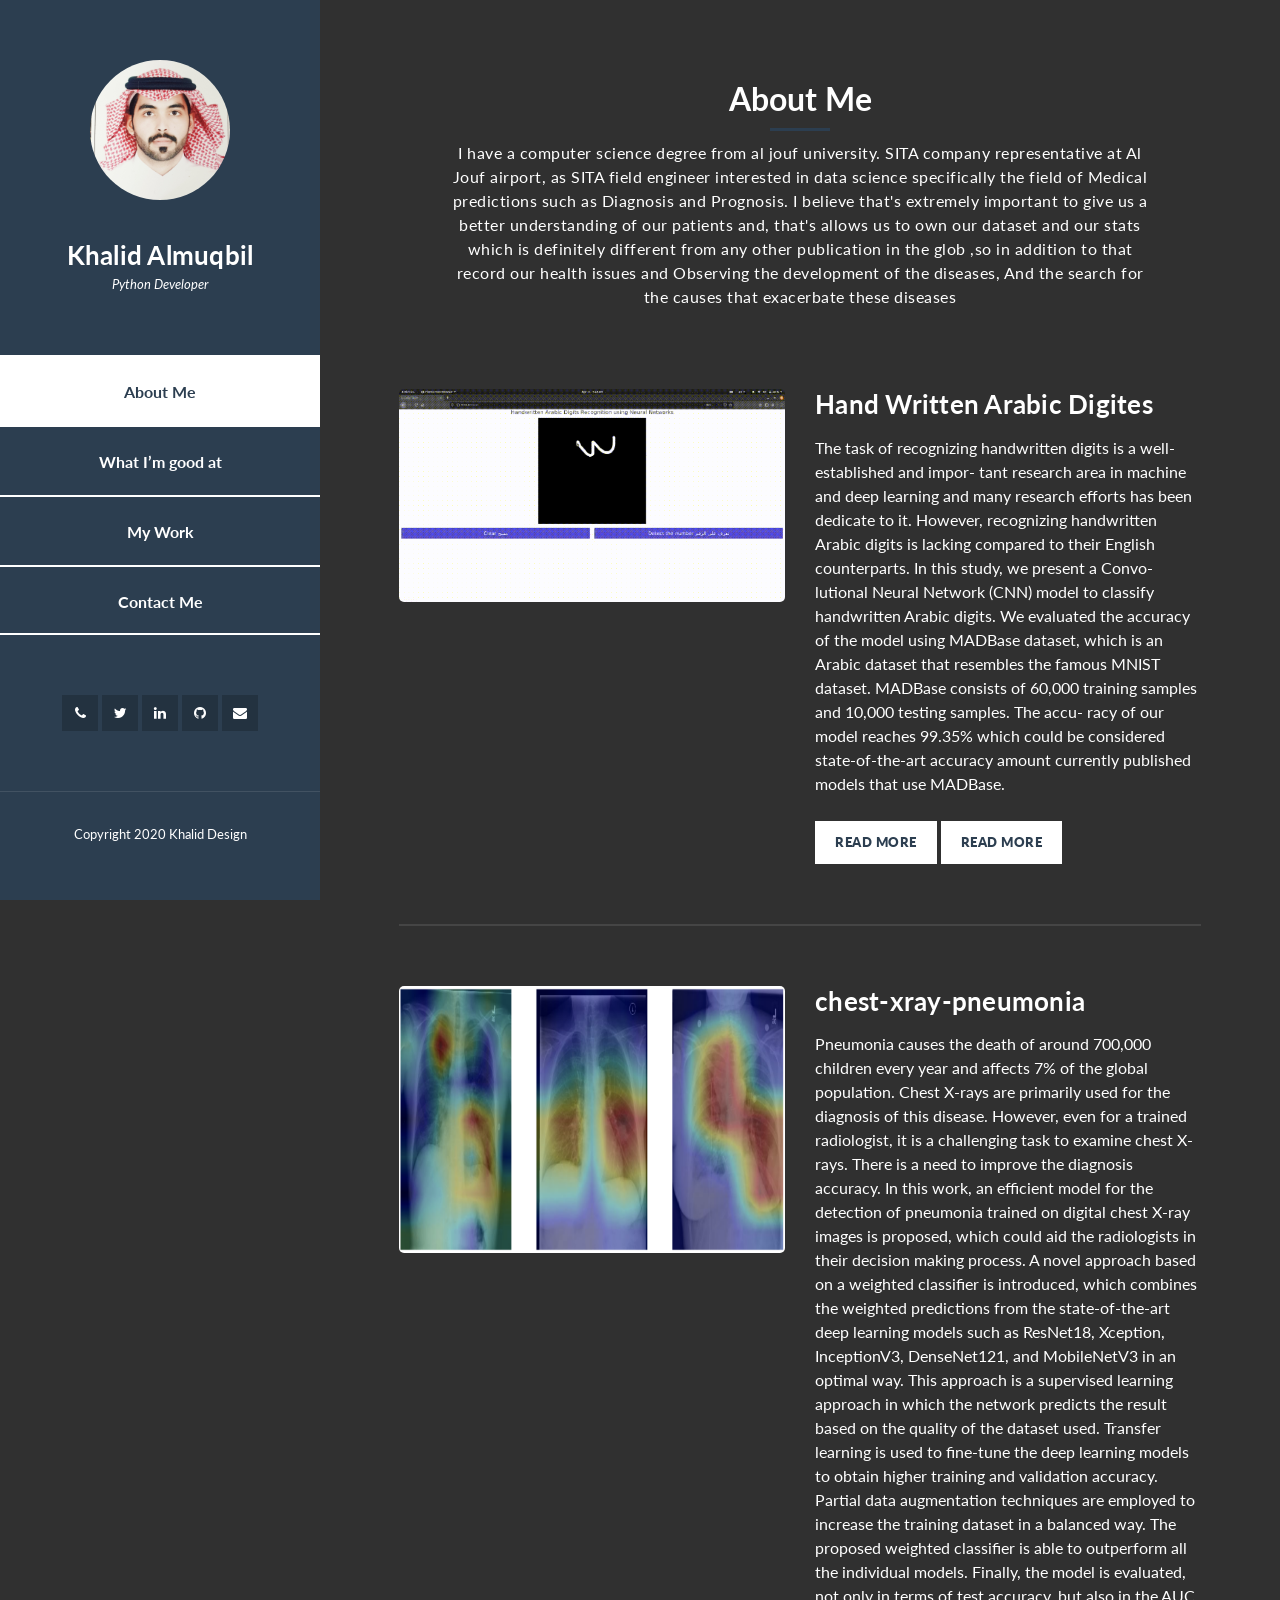
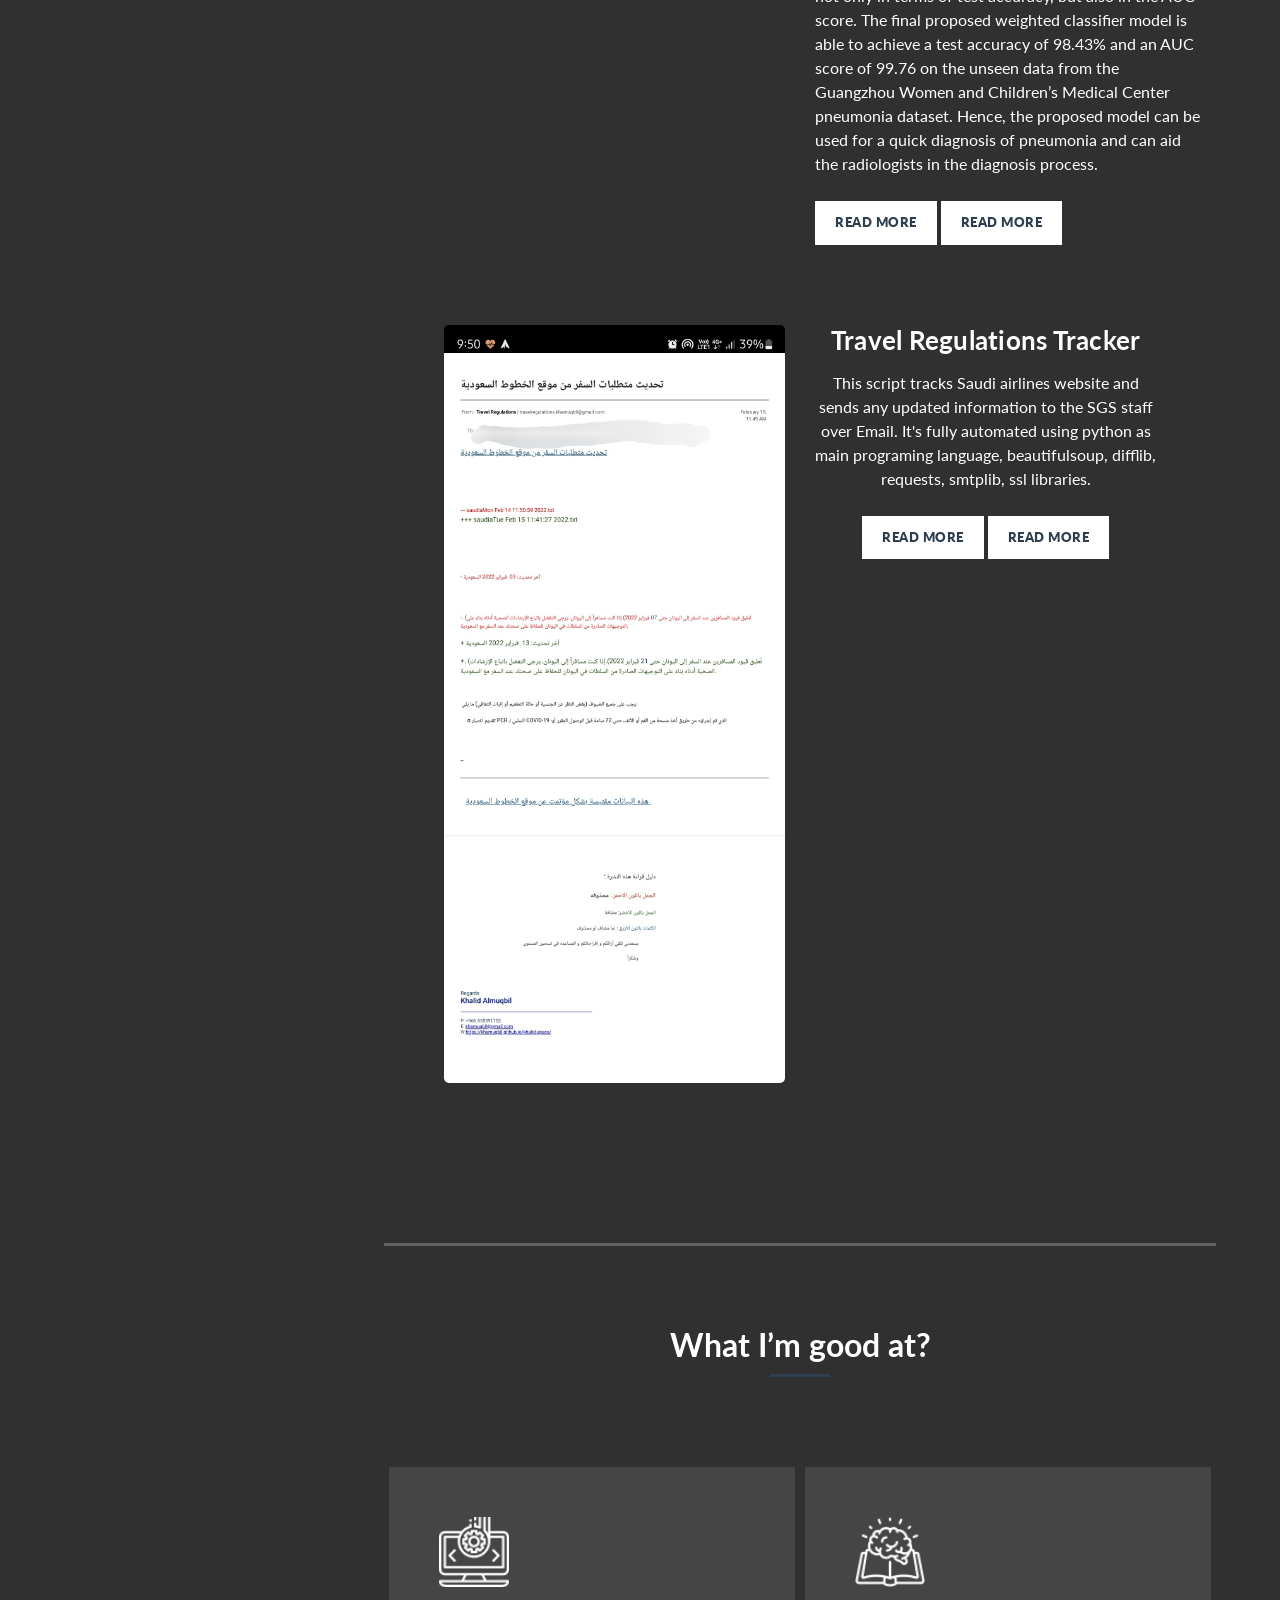
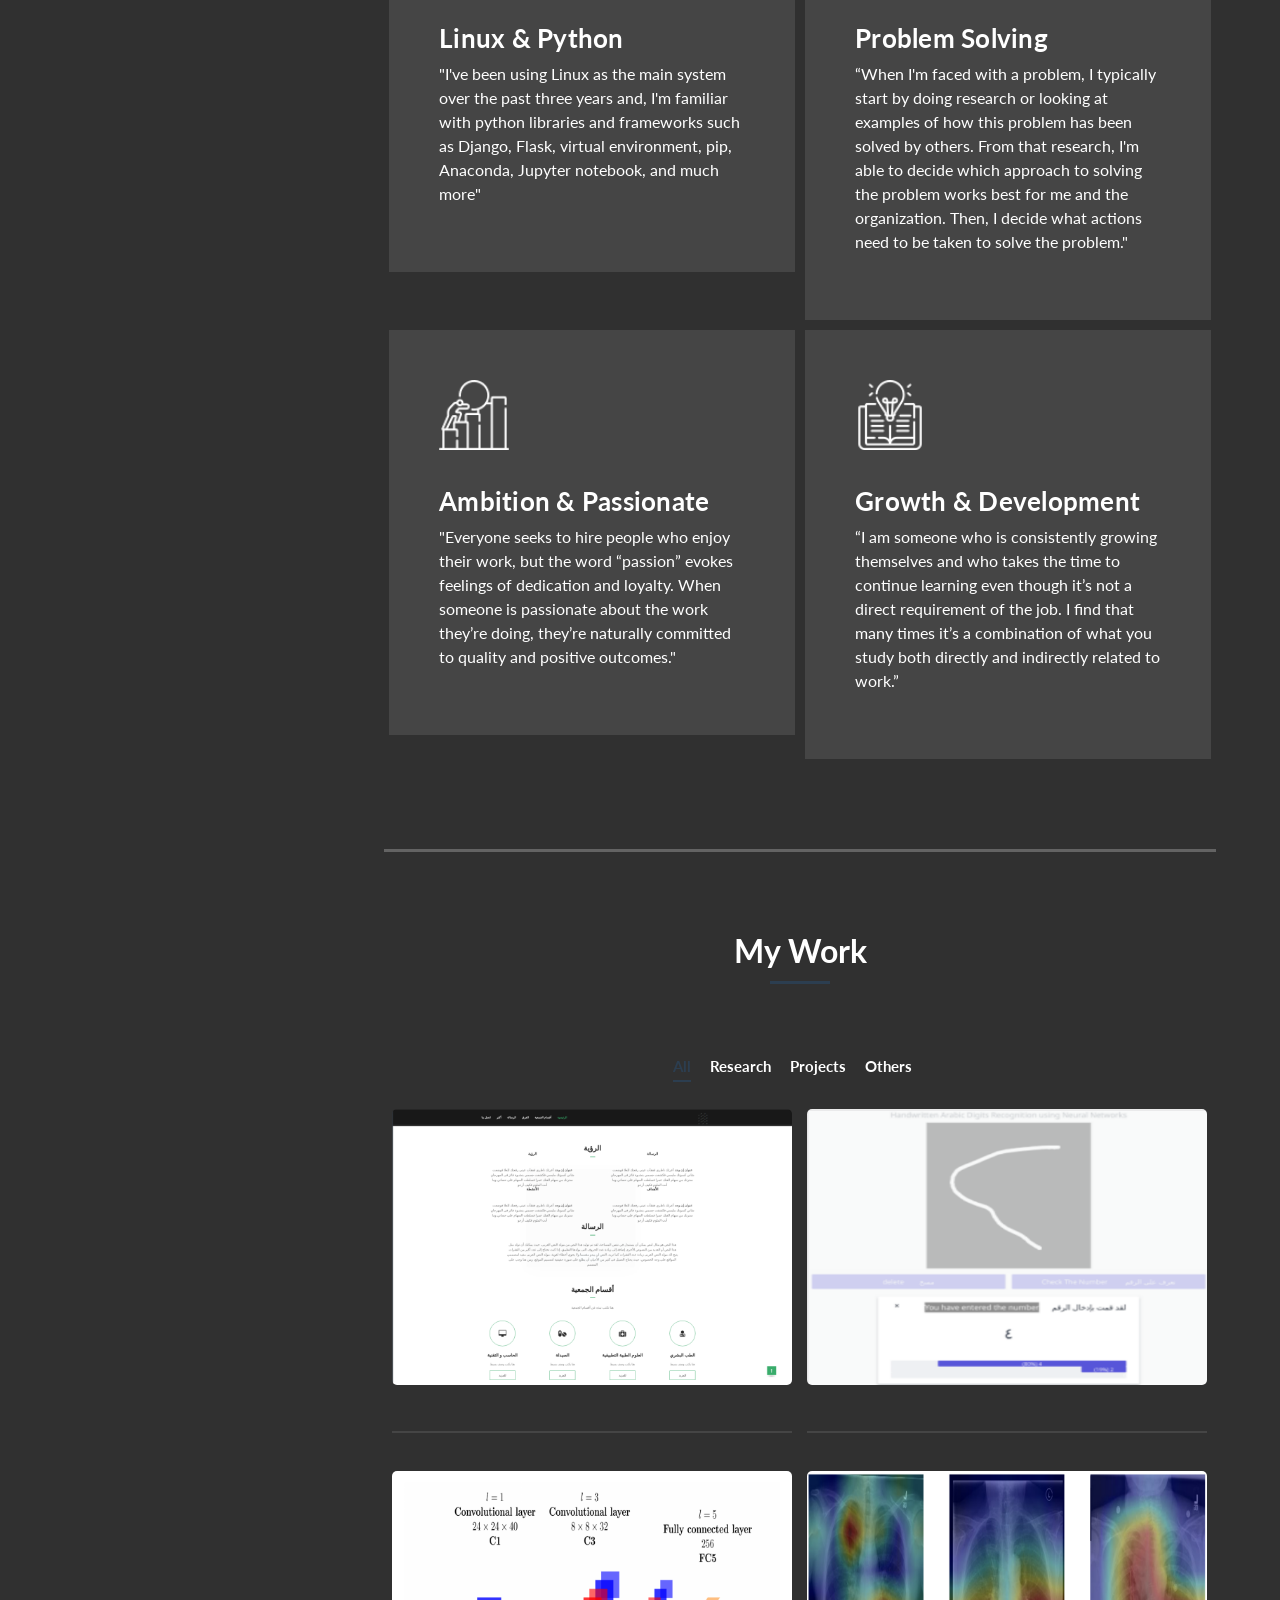
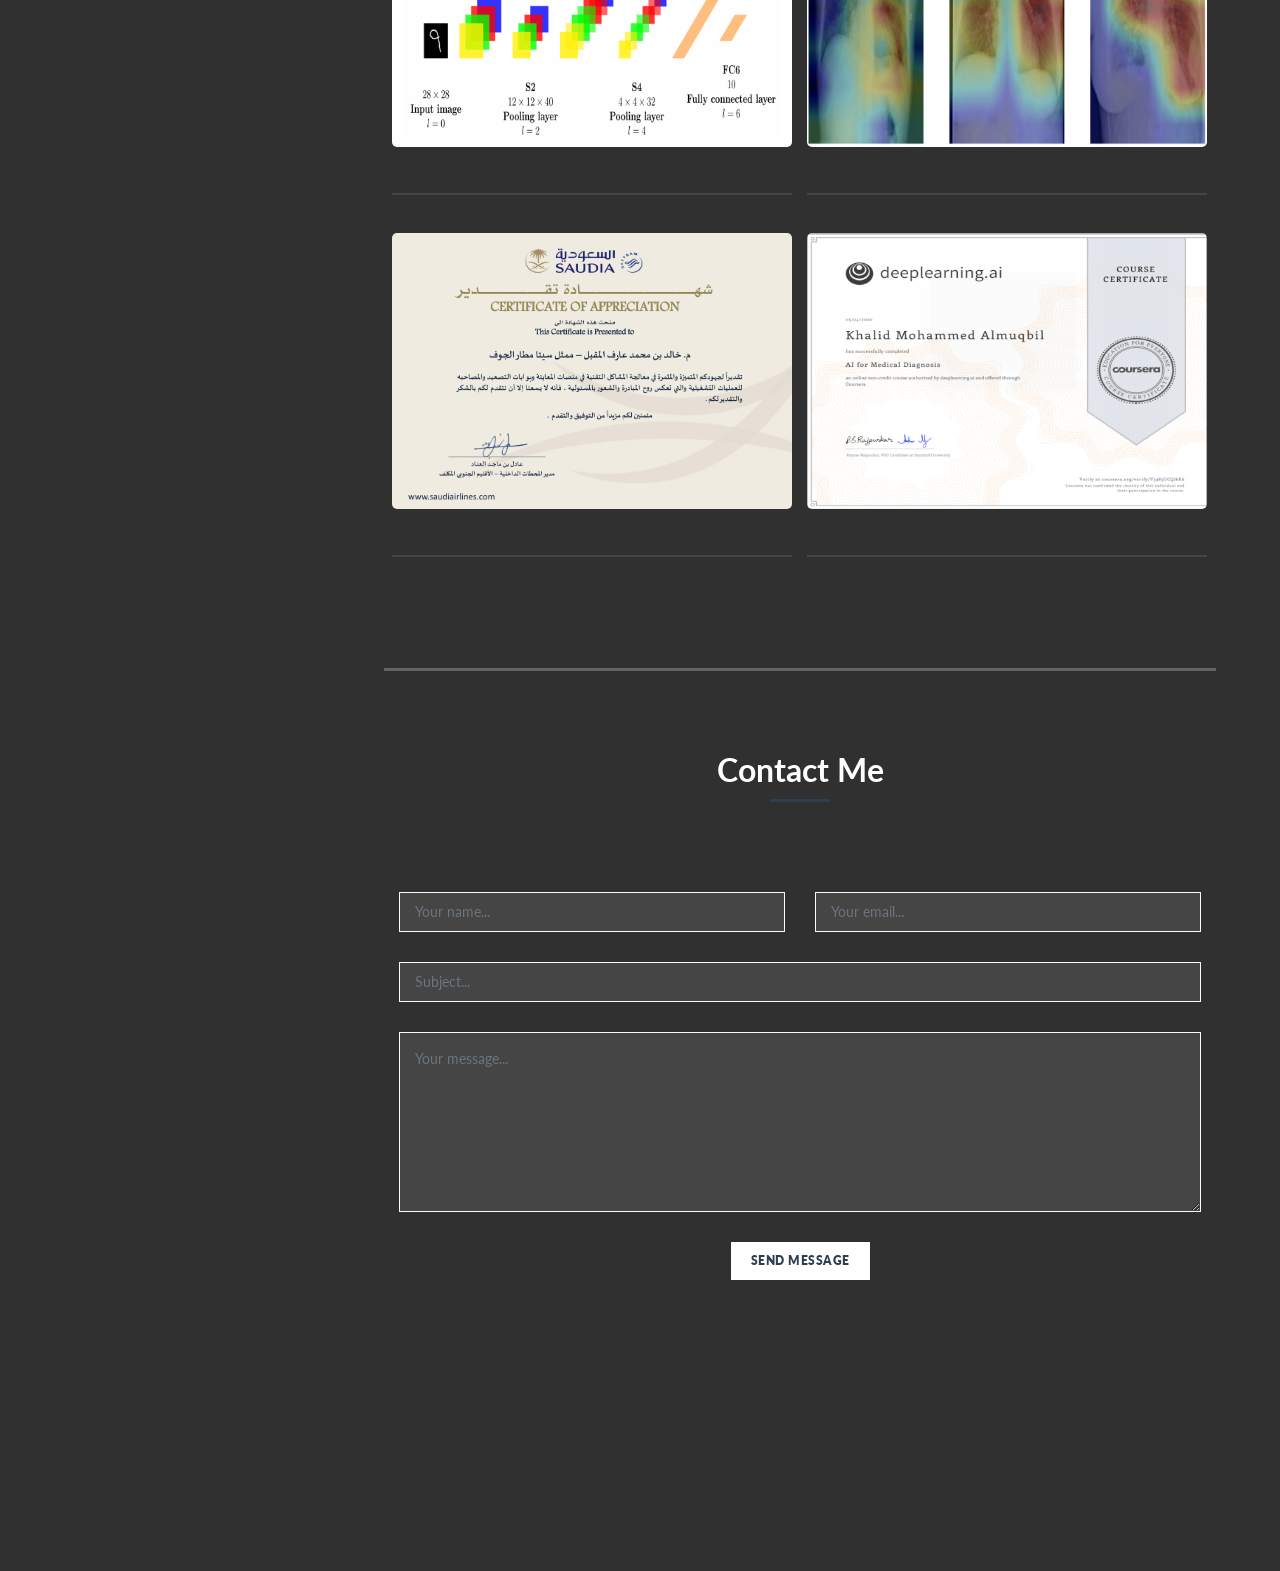
==== commit b50cce22: "update" ====
--- a/index.html
+++ b/index.html
@@ -139,7 +139,12 @@
           <div class="right-image-post">
             <div class="row">
               <div class="col-md-6">
-                <div class="left-text">
+                  <div class="right-image">
+                    <img src="assets/images/xray-header-image-01.png" alt="" />
+                  </div>
+                </div>
+                    <div class="col-md-6">
+                      <div class="left-text">
                   <h4>chest-xray-pneumonia</h4>
                   <p>
                     Pneumonia causes the death of around 700,000
@@ -173,11 +178,6 @@
                     <a href="https://khmuqbil.github.io/khalidreport/">Read More</a>
 
                   </div>
-                </div>
-              </div>
-              <div class="col-md-6">
-                <div class="right-image">
-                  <img src="assets/images/xray-header-image-01.png" alt="" />
                 </div>
               </div>
             </div>
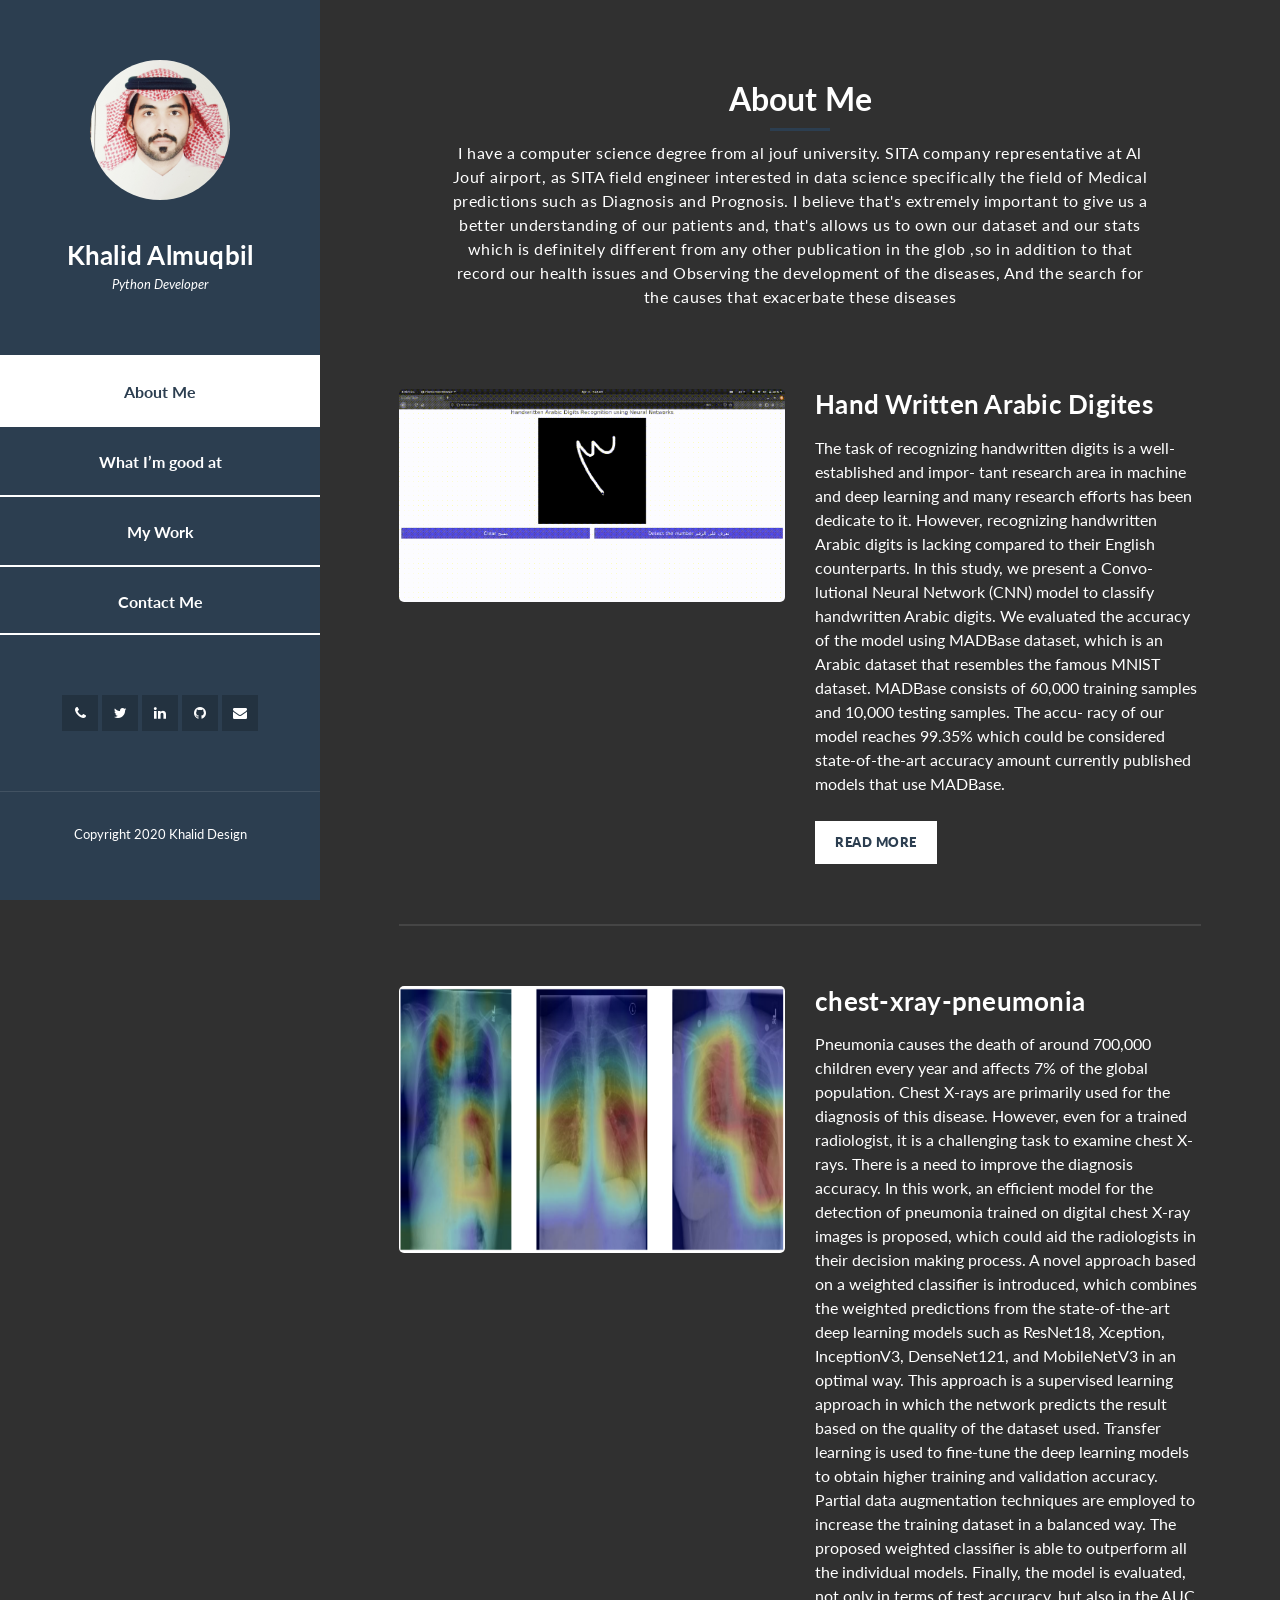
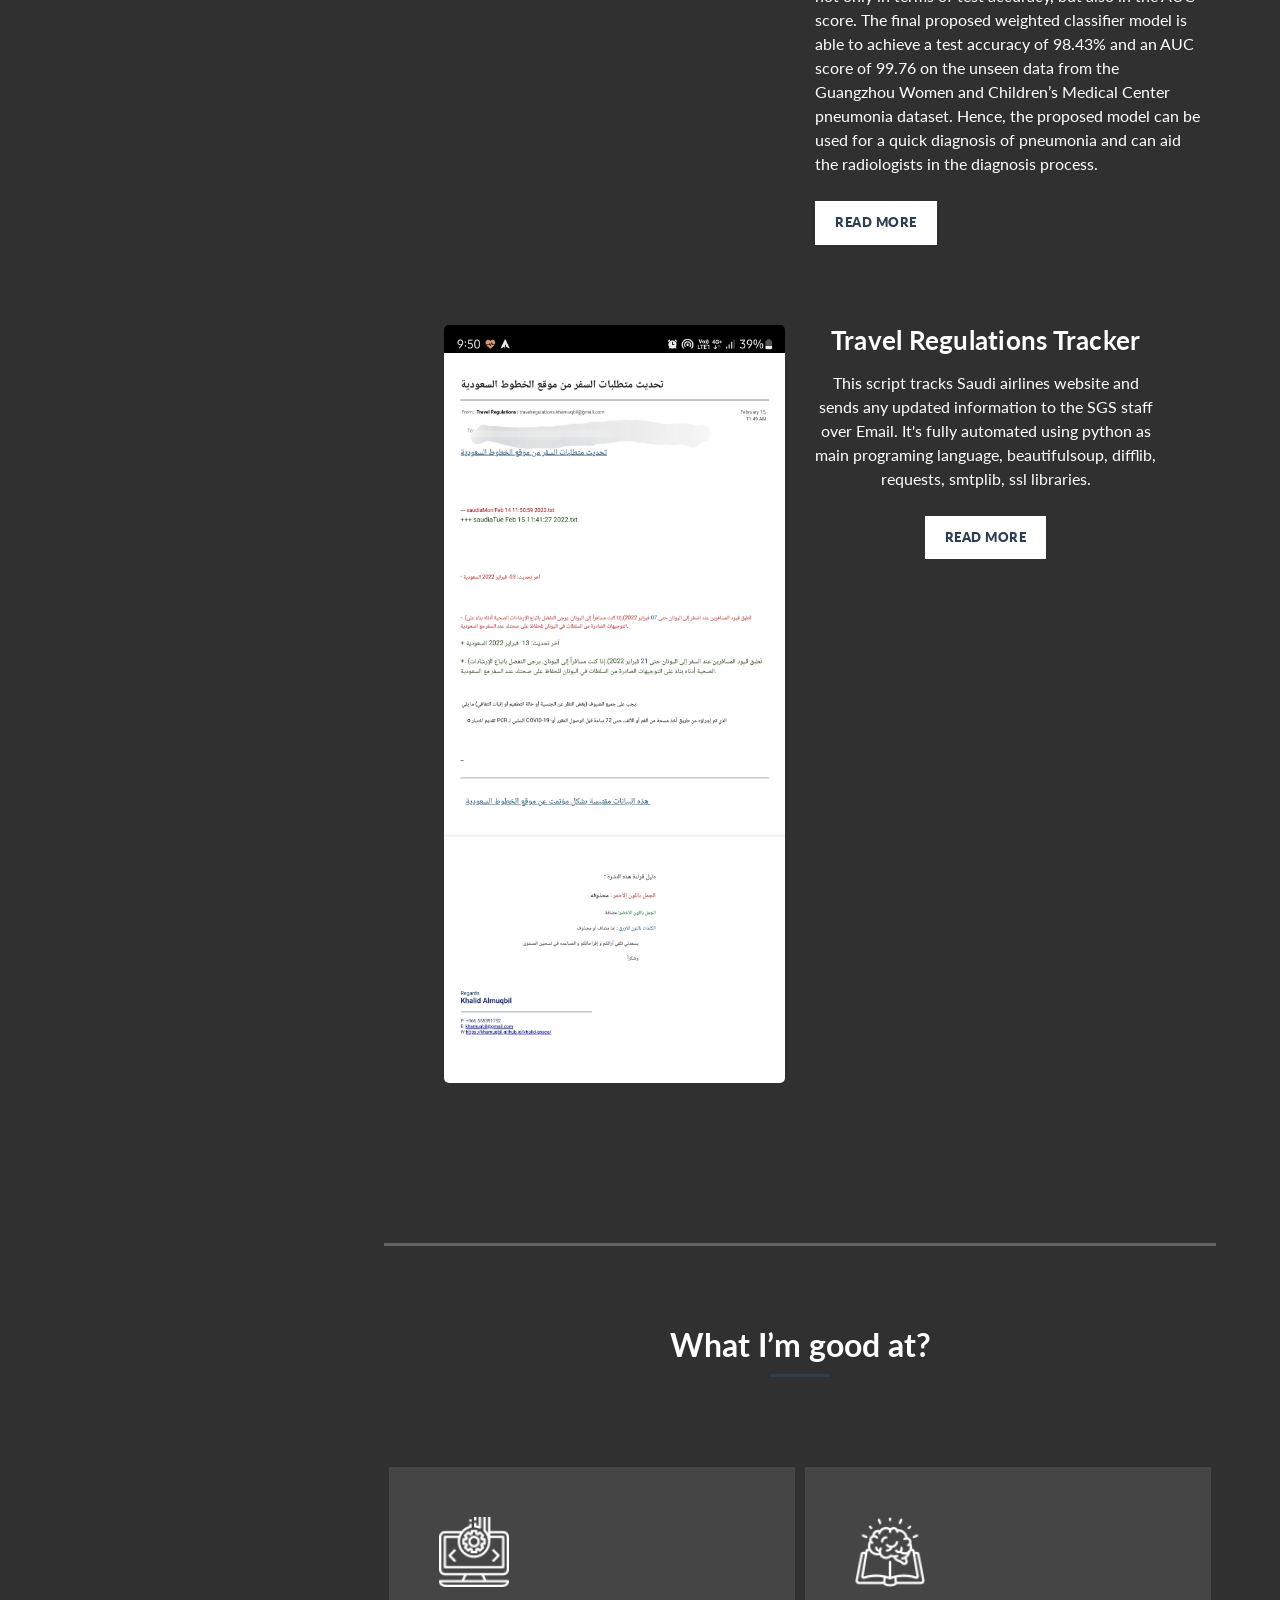
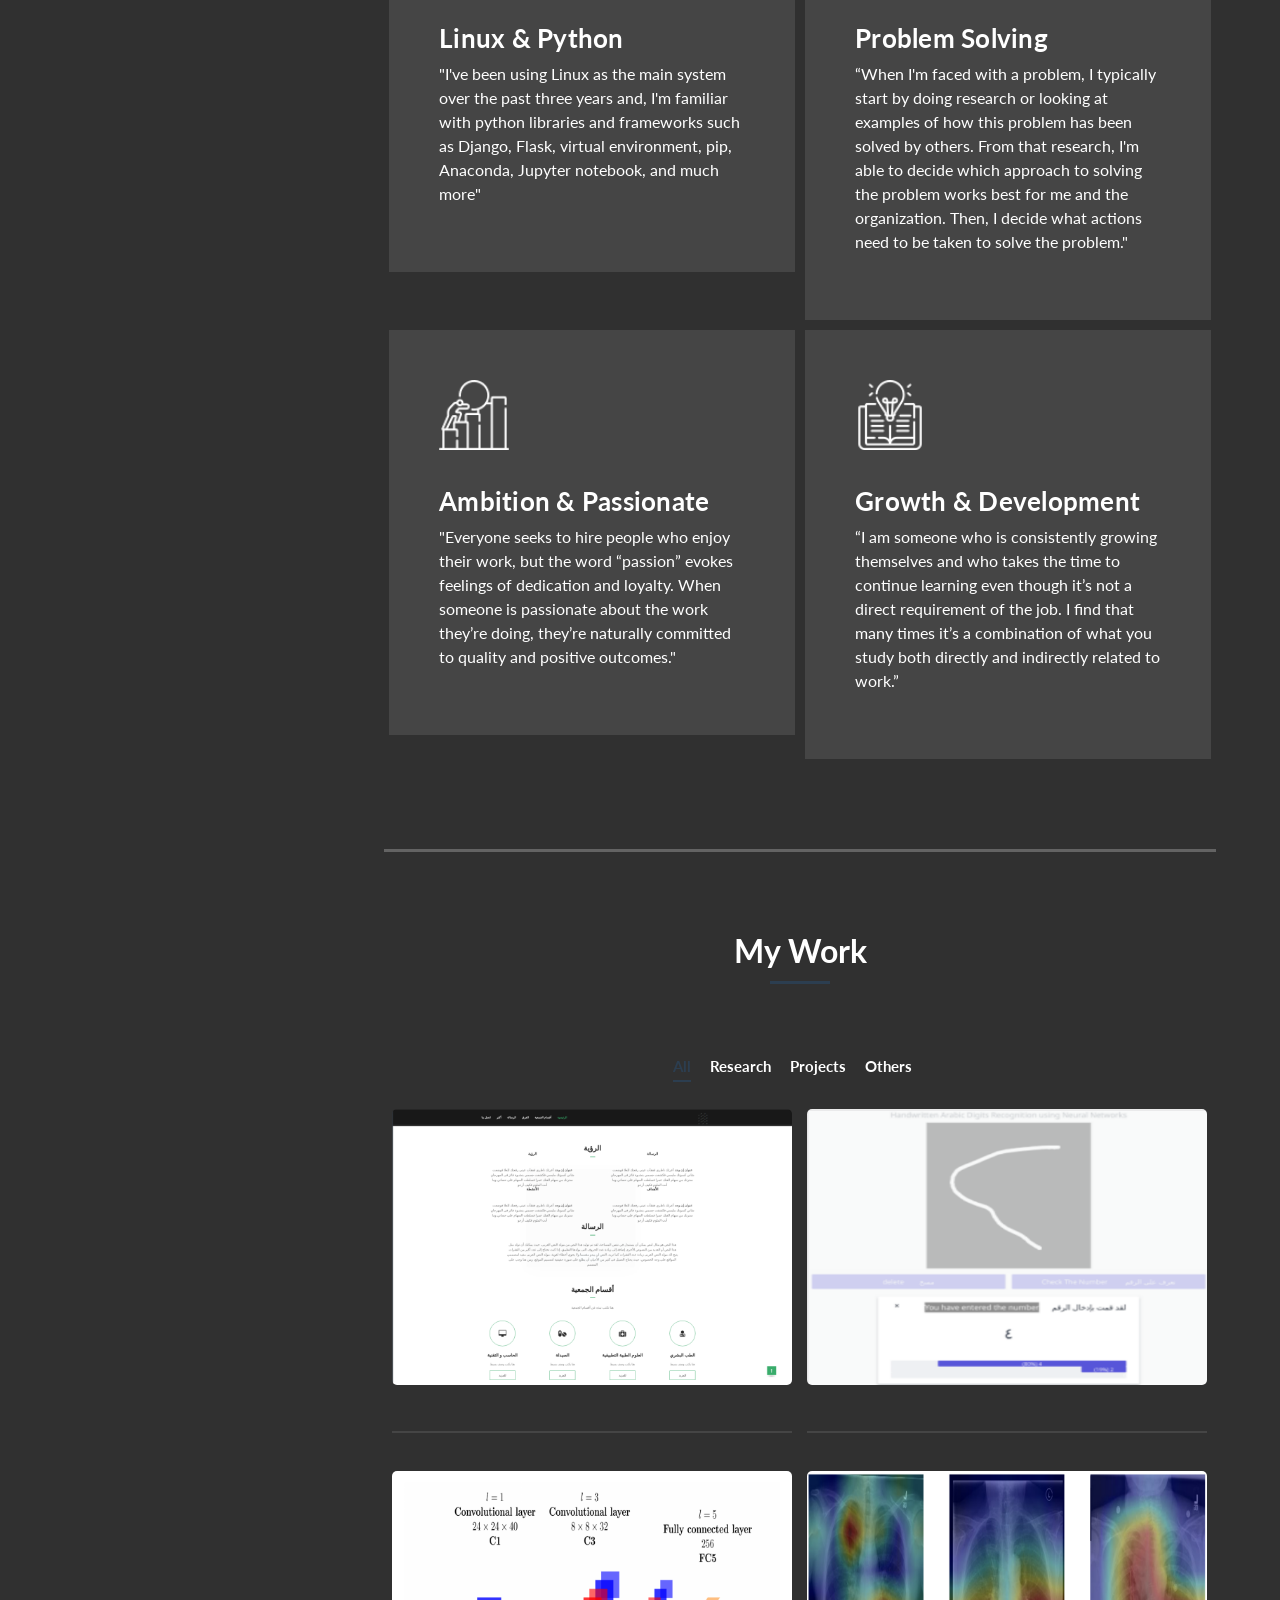
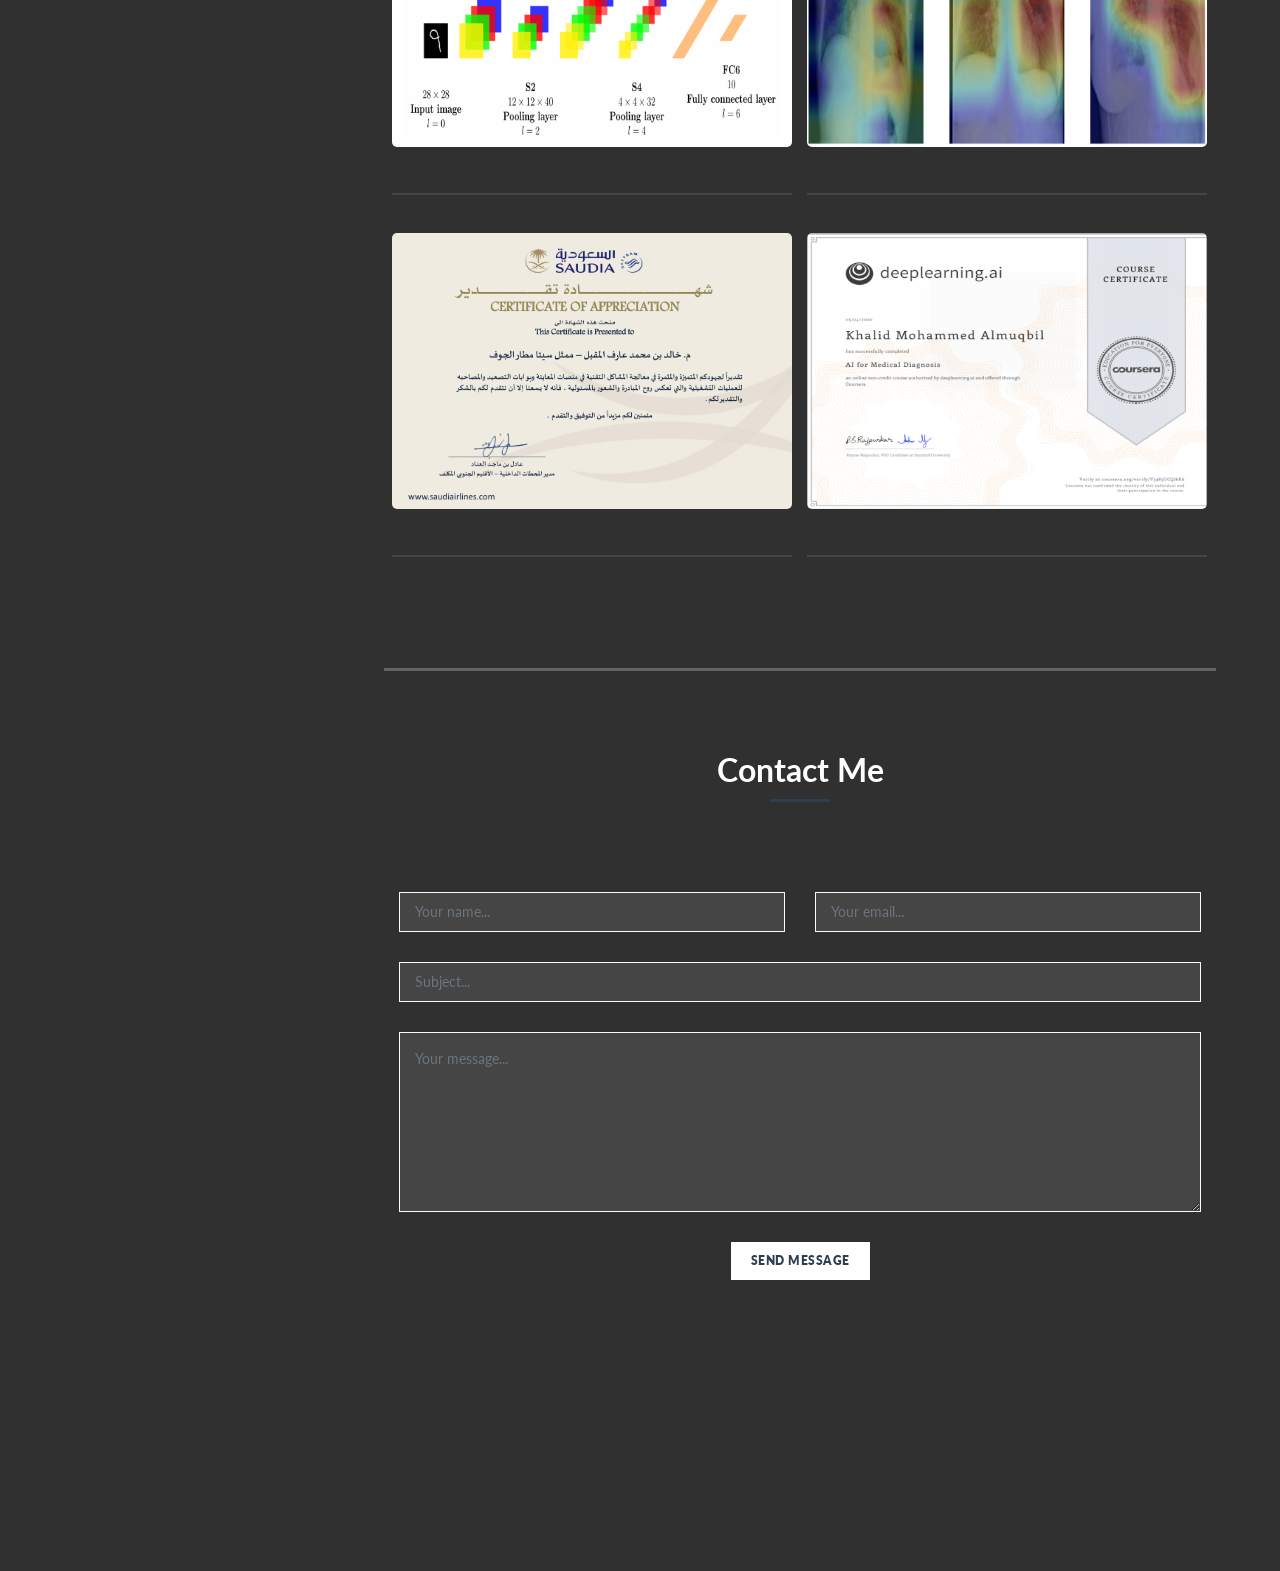
==== commit e04eb44e: "triming" ====
--- a/index.html
+++ b/index.html
@@ -127,10 +127,7 @@
                     state-of-the-art accuracy amount currently published models that use MADBase.
                   </p>
                   <div class="white-button">
-
                     <a href="https://khamuqbil.github.io/khalidreport/">Read More</a>
-
-                    <a href="https://khmuqbil.github.io/khalidreport/">Read More</a>
                   </div>
                 </div>
               </div>
@@ -172,11 +169,7 @@
                     radiologists in the diagnosis process.
                   </p>
                   <div class="white-button">
-
                     <a href="https://khamuqbil.github.io/khalidreport/">Read More</a>
-
-                    <a href="https://khmuqbil.github.io/khalidreport/">Read More</a>
-
                   </div>
                 </div>
               </div>
@@ -199,9 +192,6 @@
                     as main programing language, beautifulsoup, difflib, requests, smtplib, ssl libraries.
                   </p>
                   <div class="white-button">
-
-                    <a href="https://github.com/khamuqbil/travel-regulations-tracker">Read More</a>
-
                     <a href="https://github.com/khamuqbil/travel-regulations-tracker">Read More</a>
                   </div>
                 </div>
@@ -226,12 +216,8 @@
                 <h4>Linux &amp; Python</h4>
                 <p>
                   "I've been using Linux as the main system over the past three years and,
-
                   I'm familiar with python libraries and frameworks such as Django,
-
                   Flask, virtual environment, pip, Anaconda, Jupyter notebook, and much more"
-
-
                 </p>
               </div>
             </div>
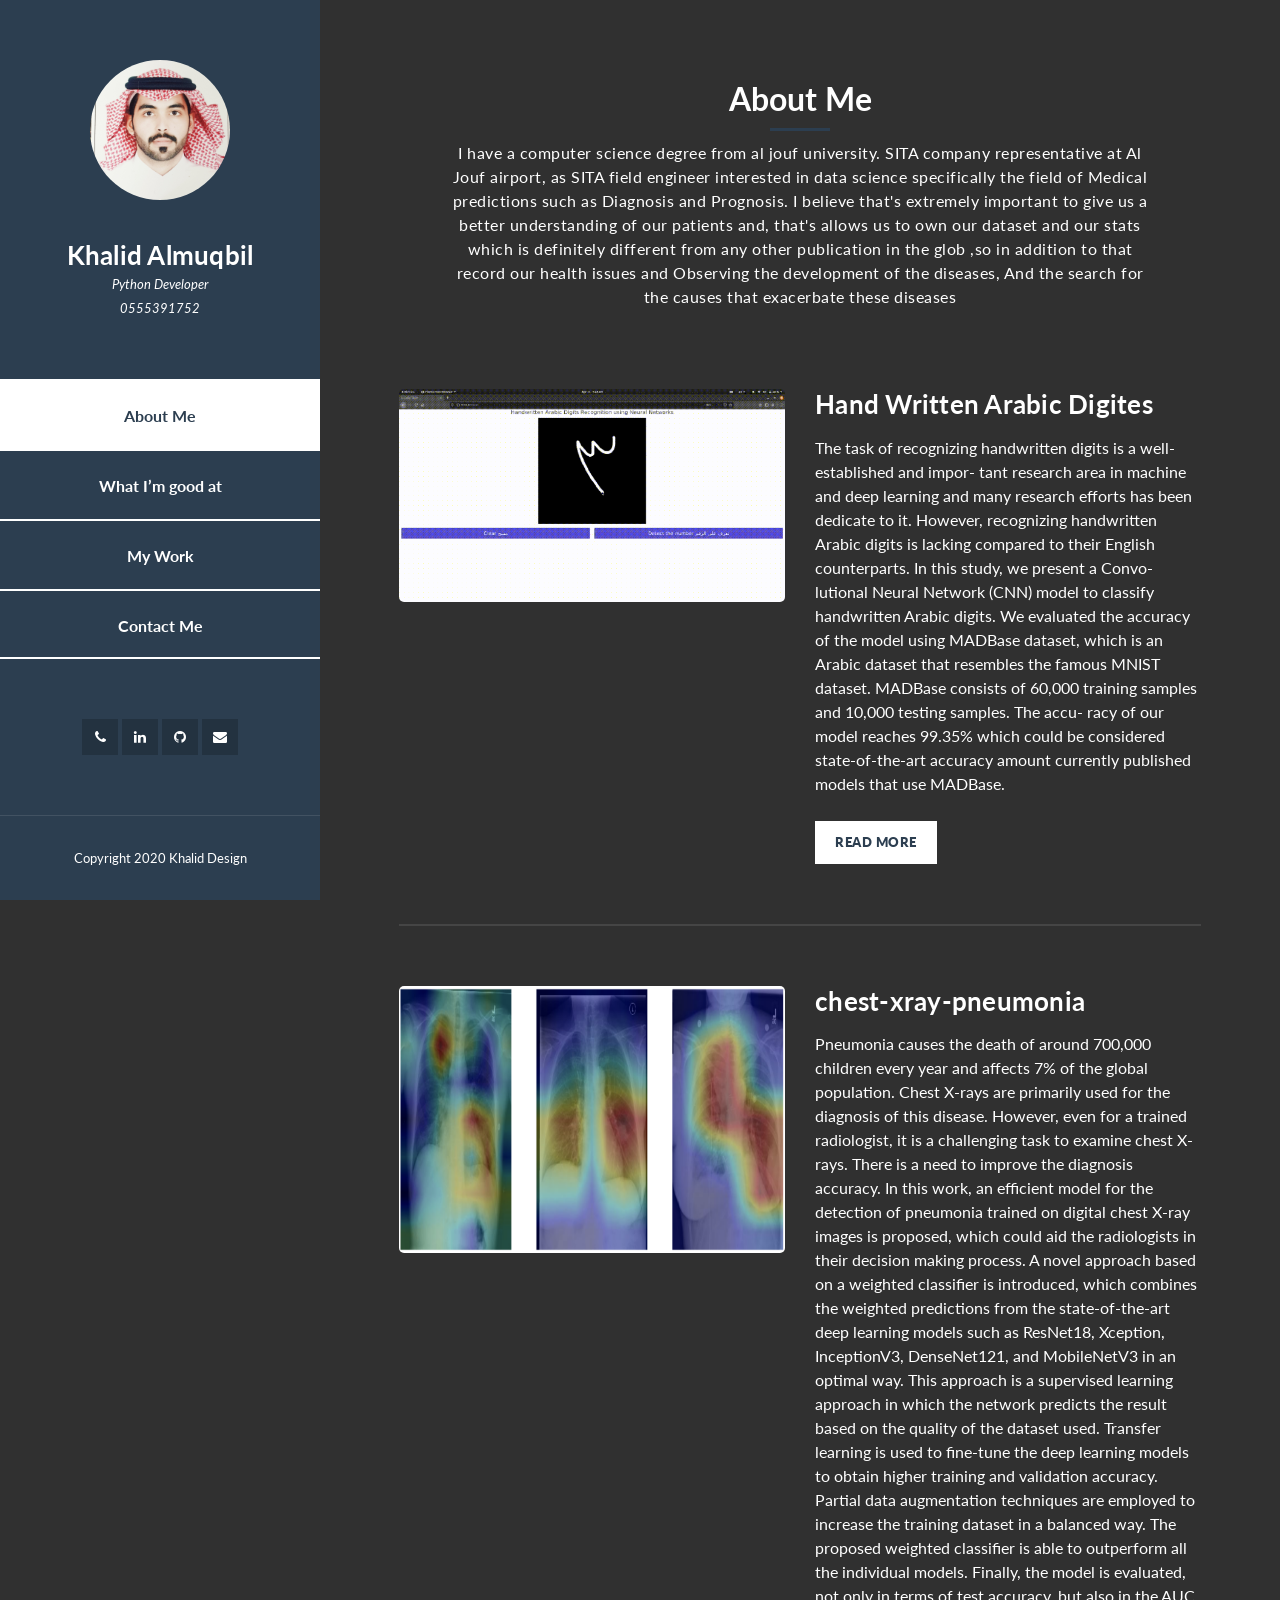
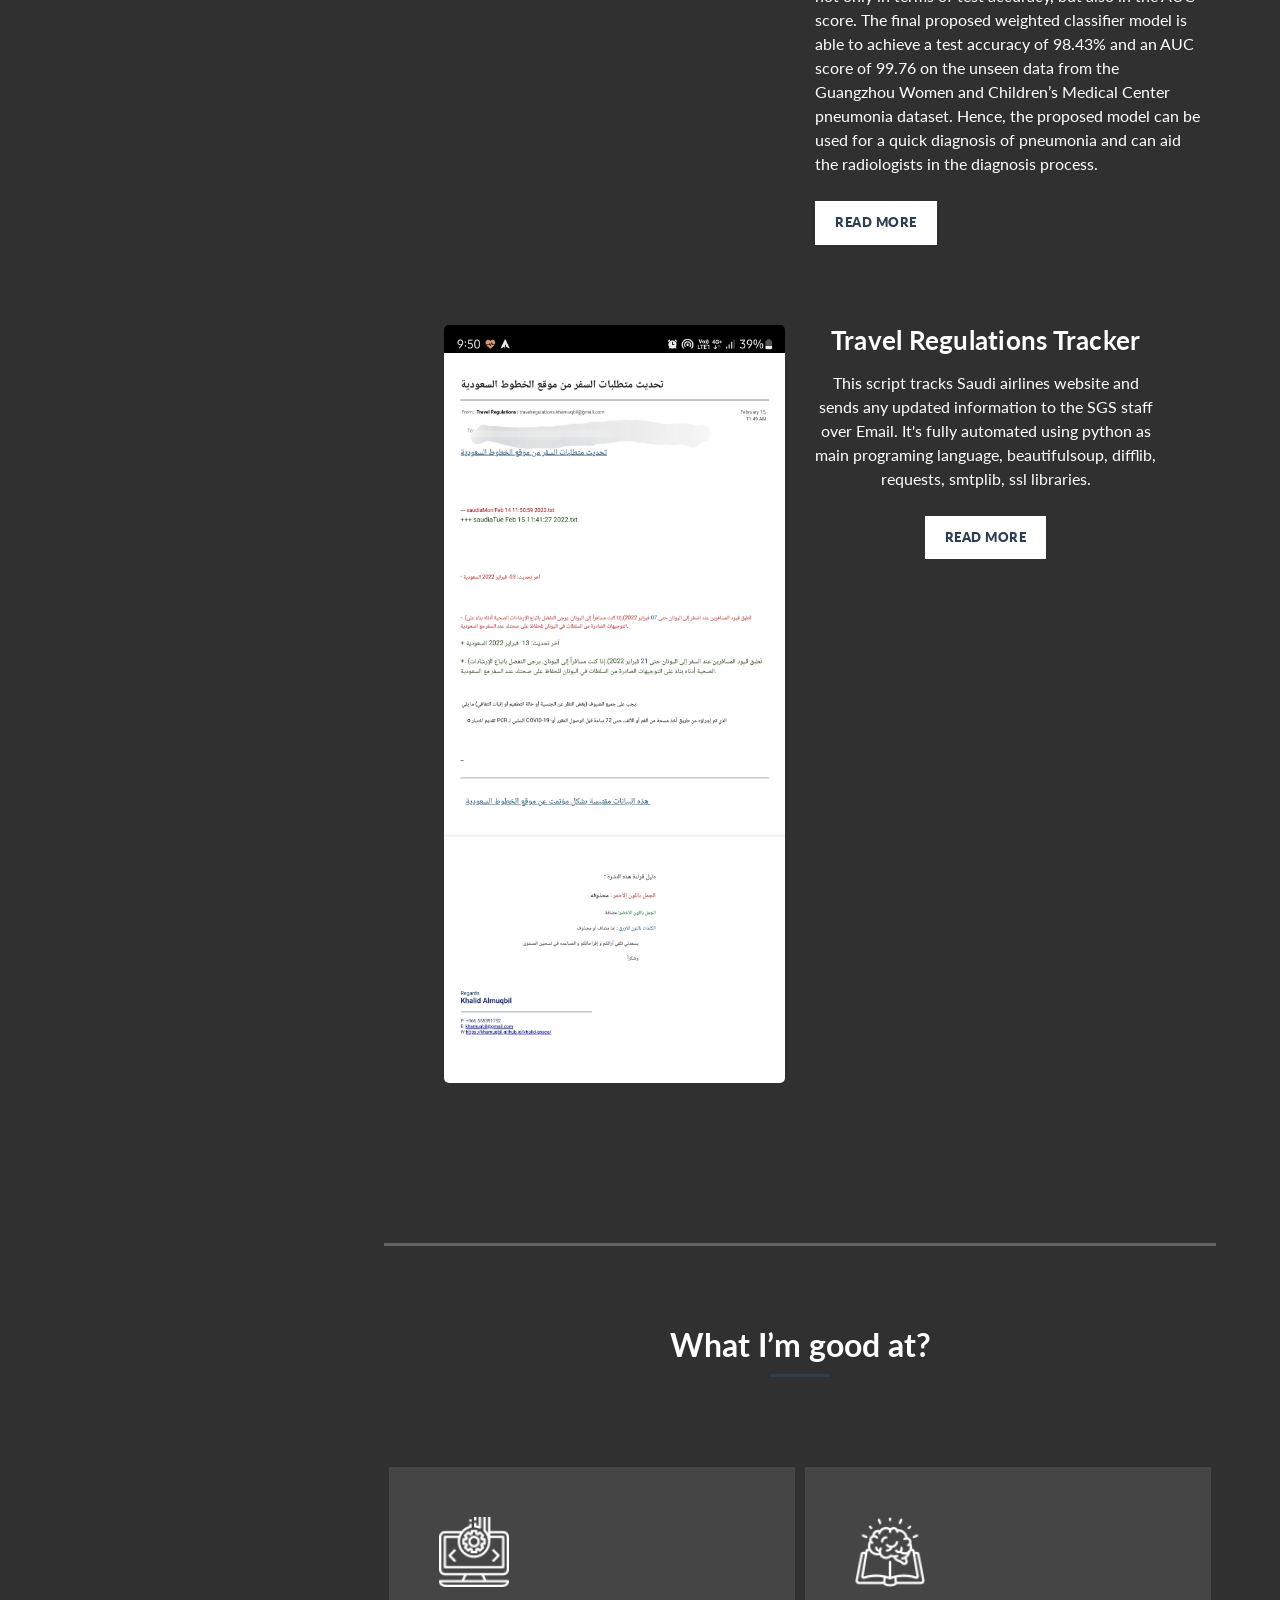
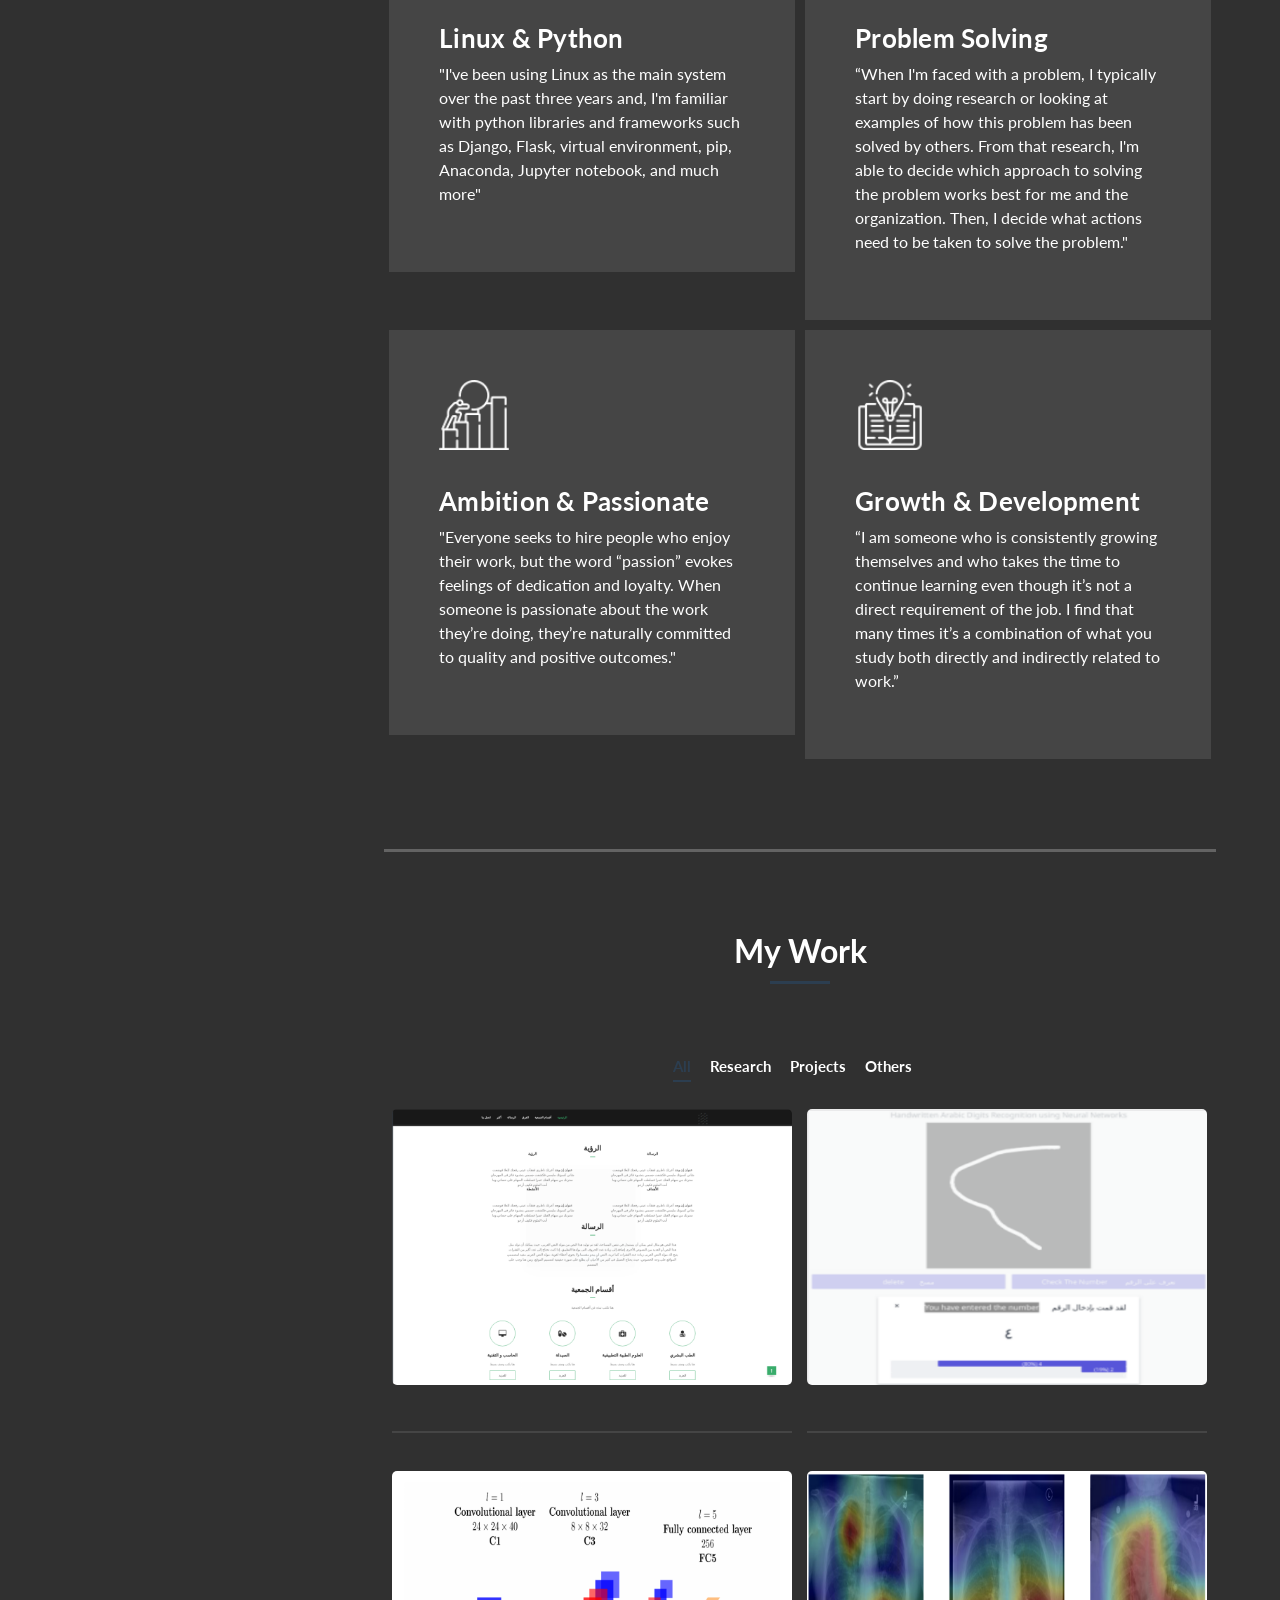
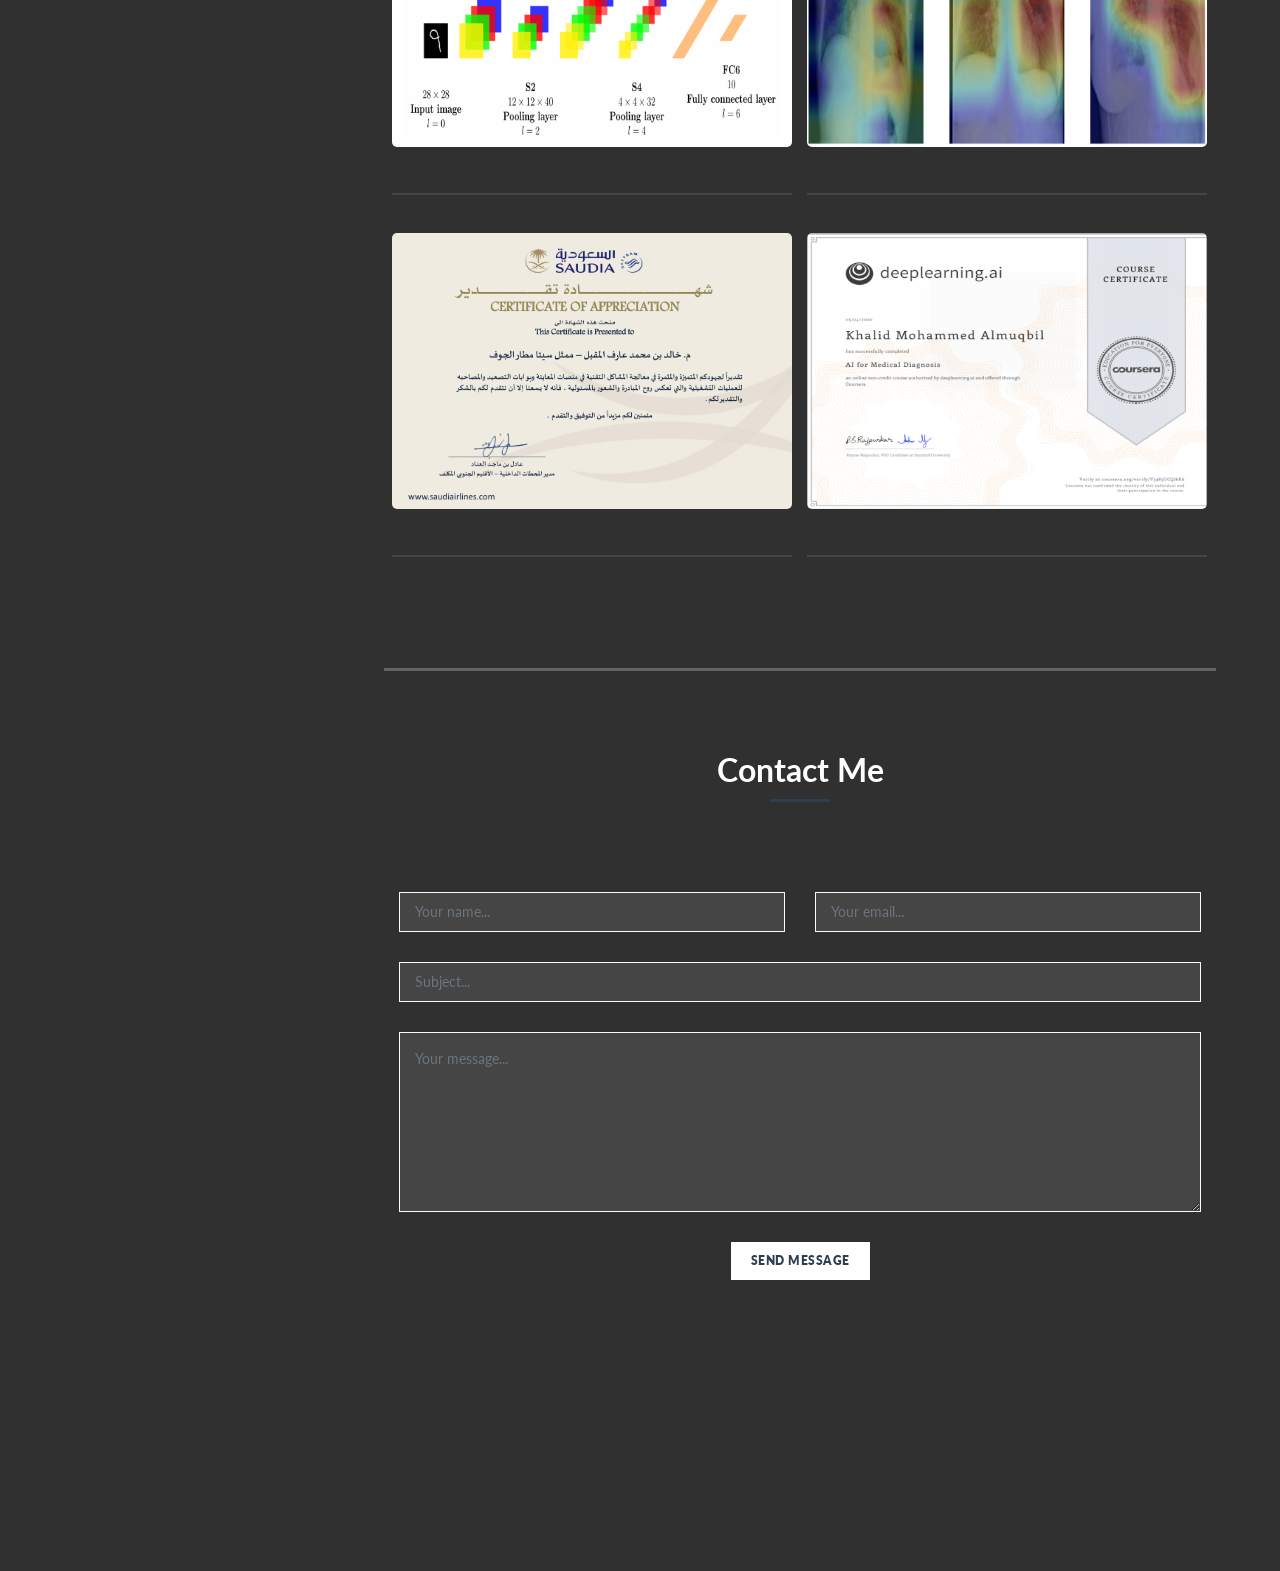
==== commit 53c50196: "added my phone number" ====
--- a/index.html
+++ b/index.html
@@ -38,7 +38,8 @@
             </div>
             <div class="author-content">
               <h4>Khalid Almuqbil</h4>
-              <span>Python Developer</span>
+              <span>Python Developer</span></br>
+              <span>0555391752</span>
             </div>
             <nav class="main-nav" role="navigation">
               <ul class="main-menu">
@@ -58,9 +59,9 @@
                   ></a>
                 </li>
 
-                <li>
+                <!-- <li>
                   <a href="https://twitter.com/khalidarif_"><i class="fa fa-twitter"></i></a>
-                </li>
+                </li> -->
                 <li>
                   <a href="https://www.linkedin.com/in/khalid-almuqbil-23b207194/"><i class="fa fa-linkedin"></i></a>
                 </li>
